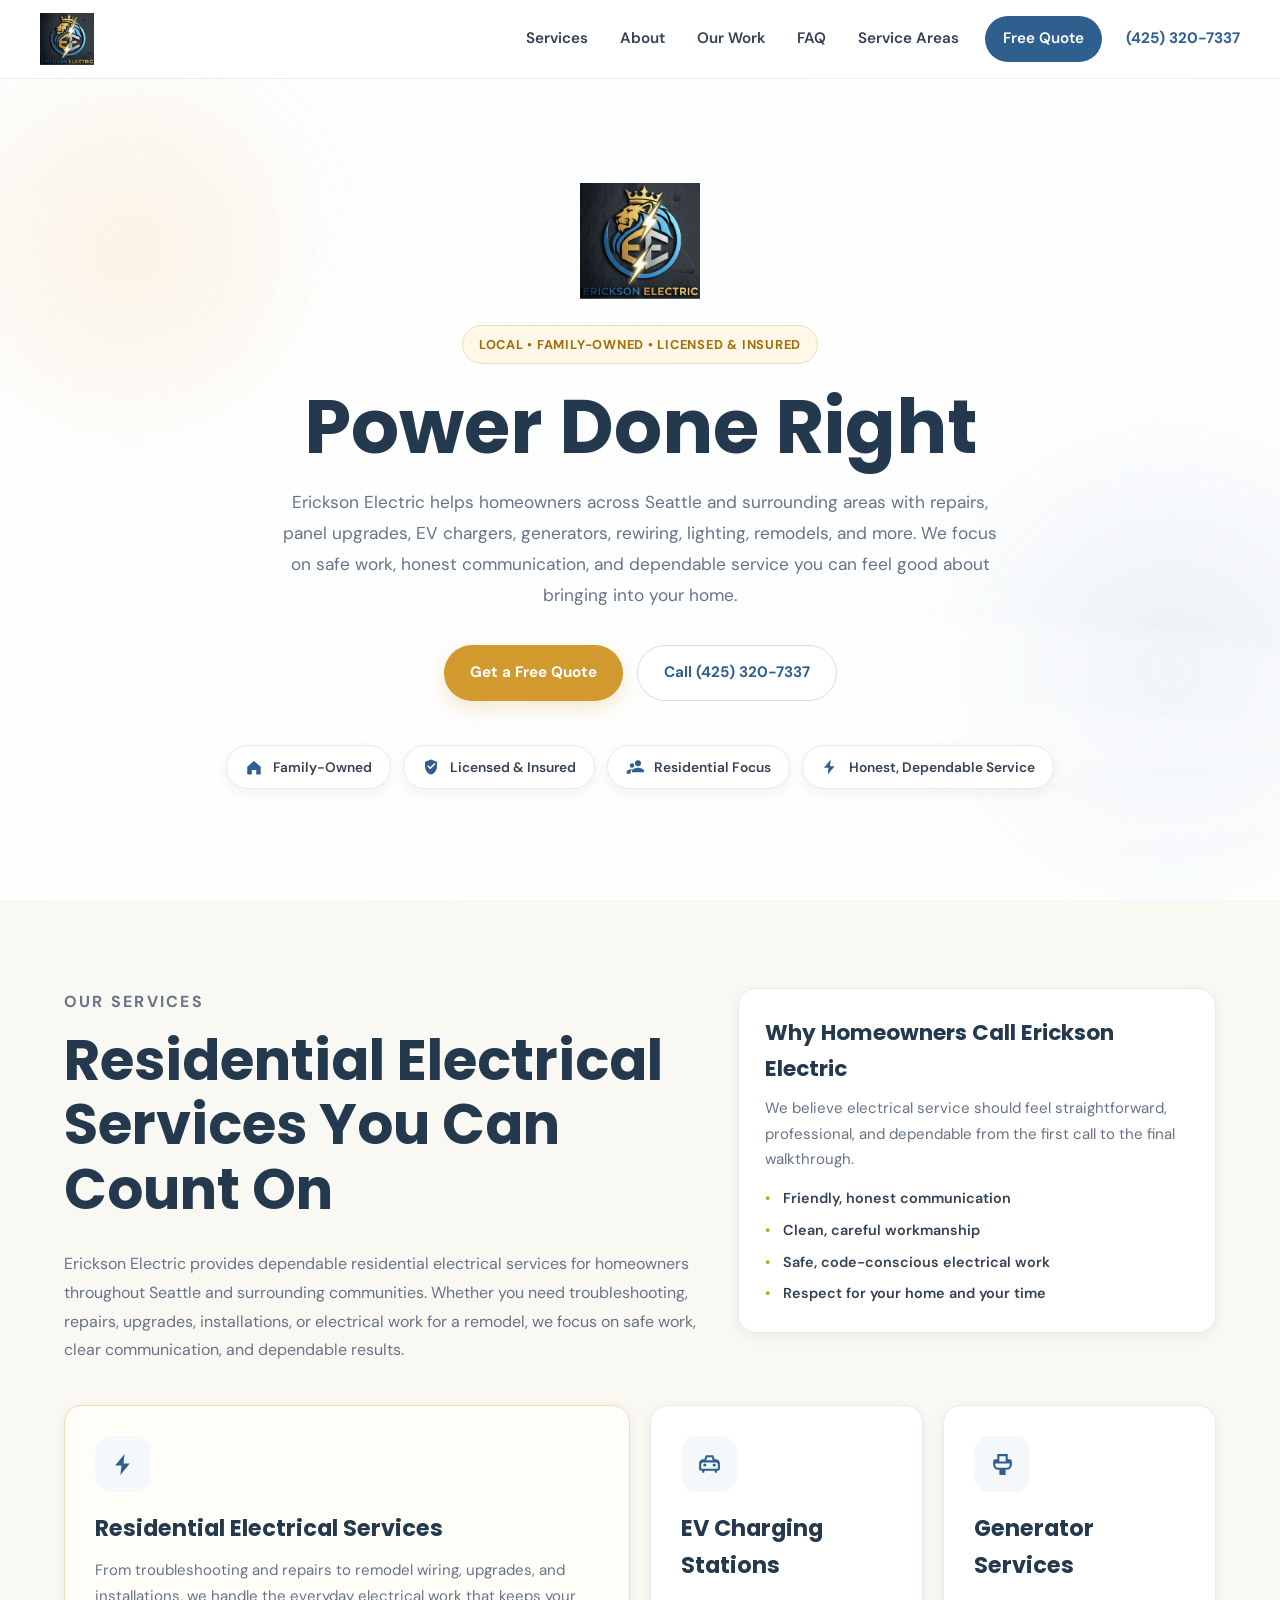
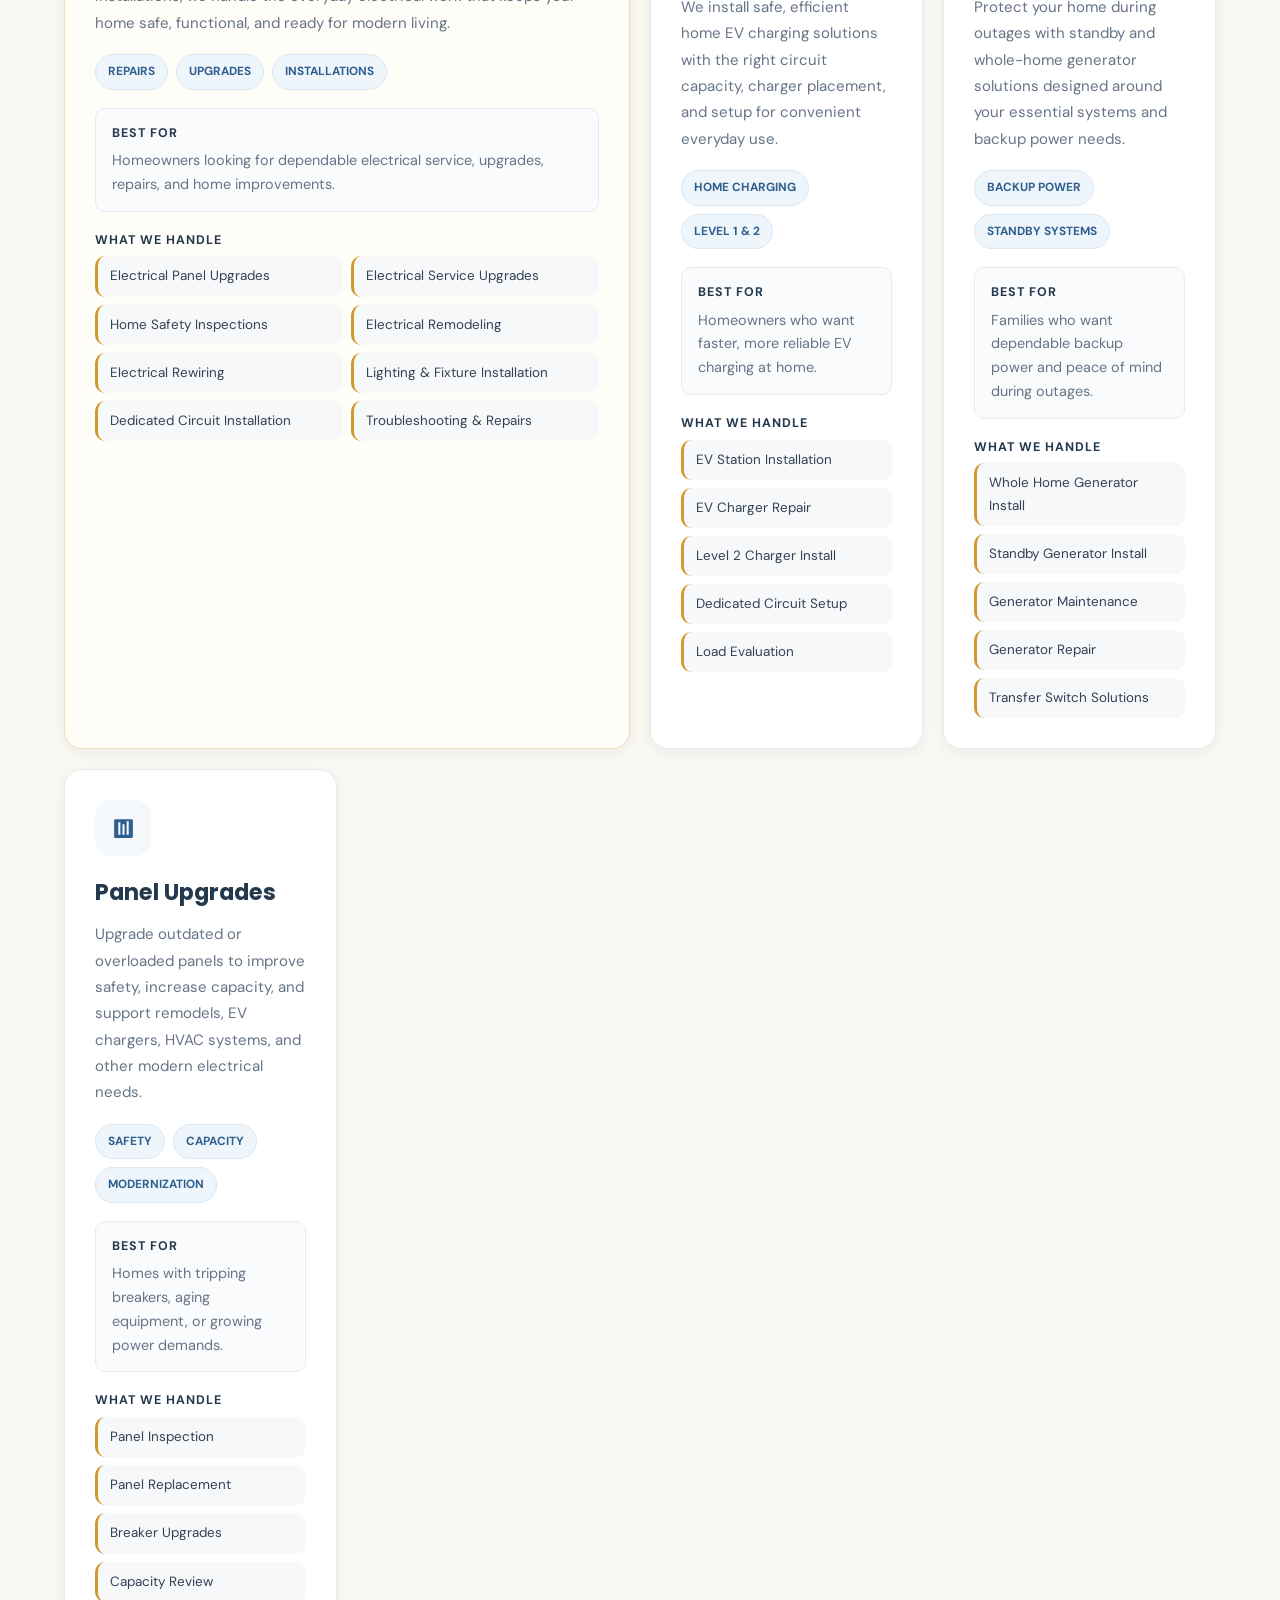
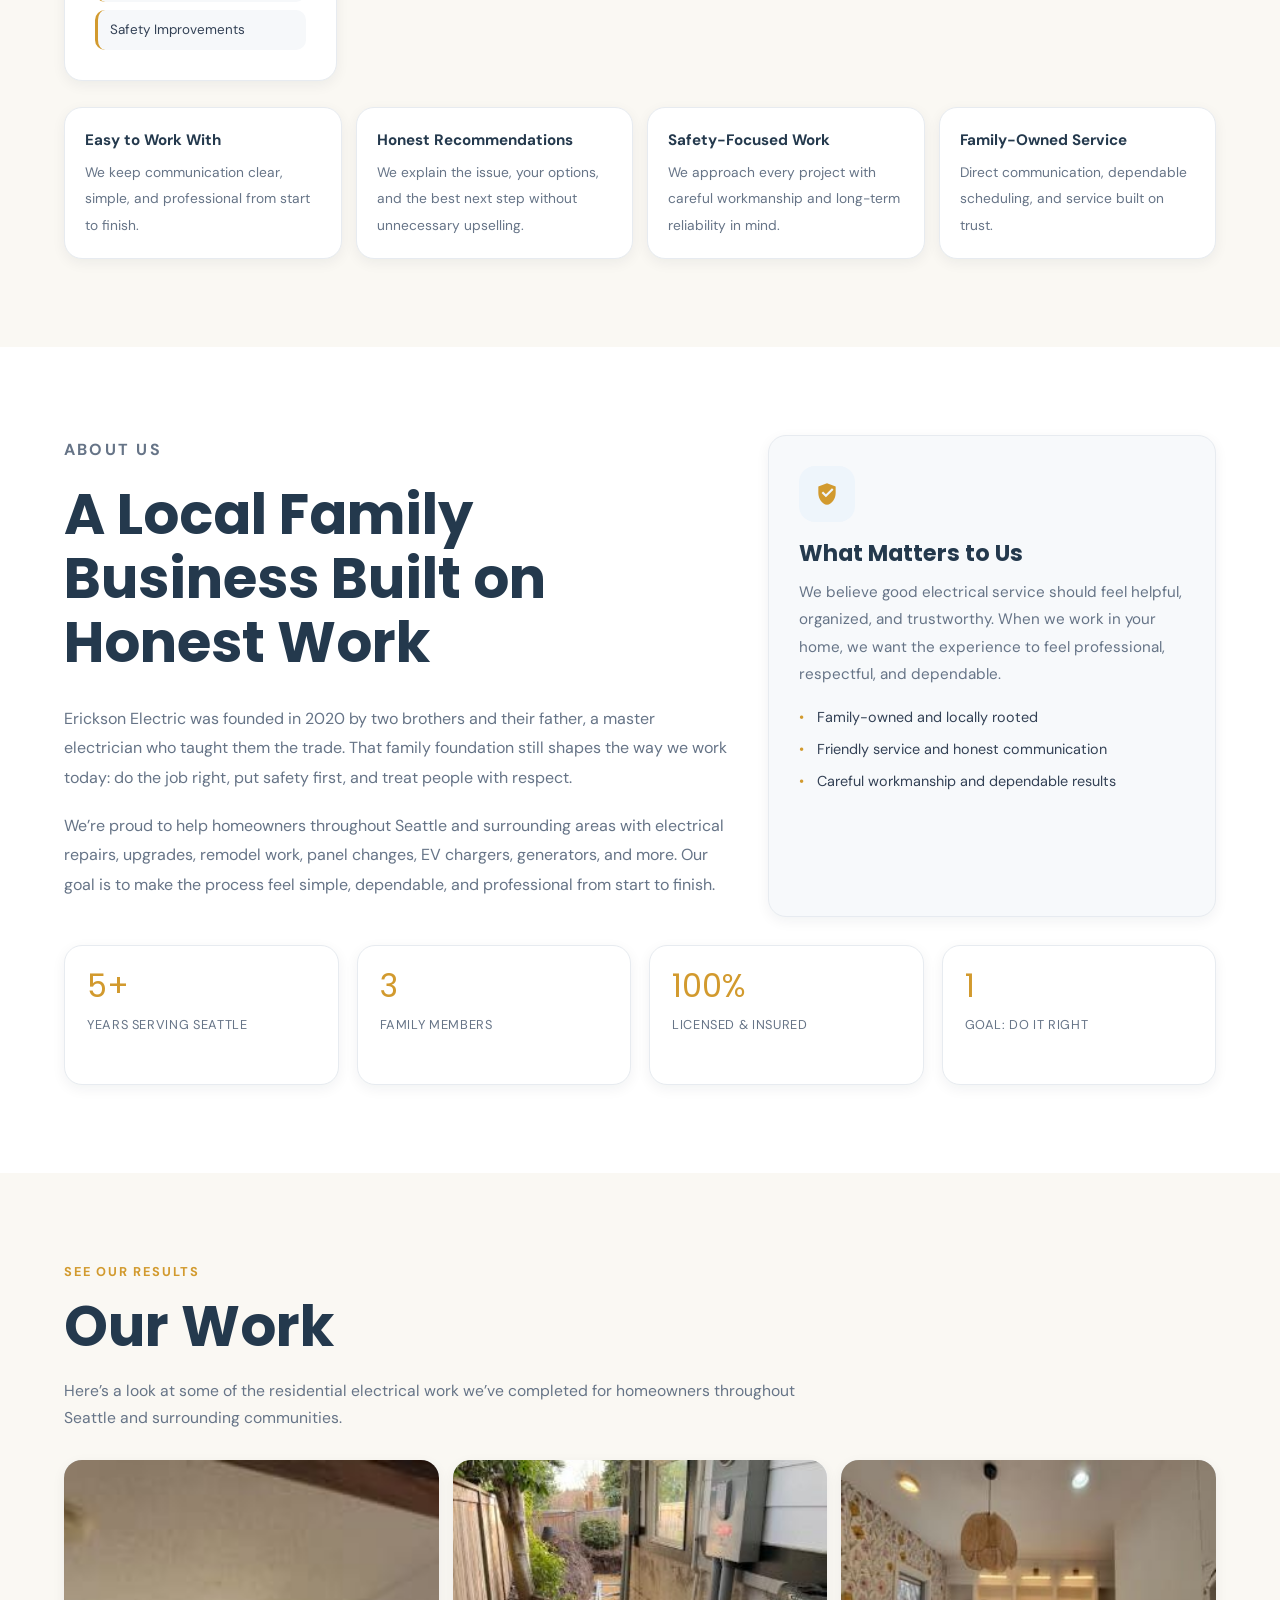
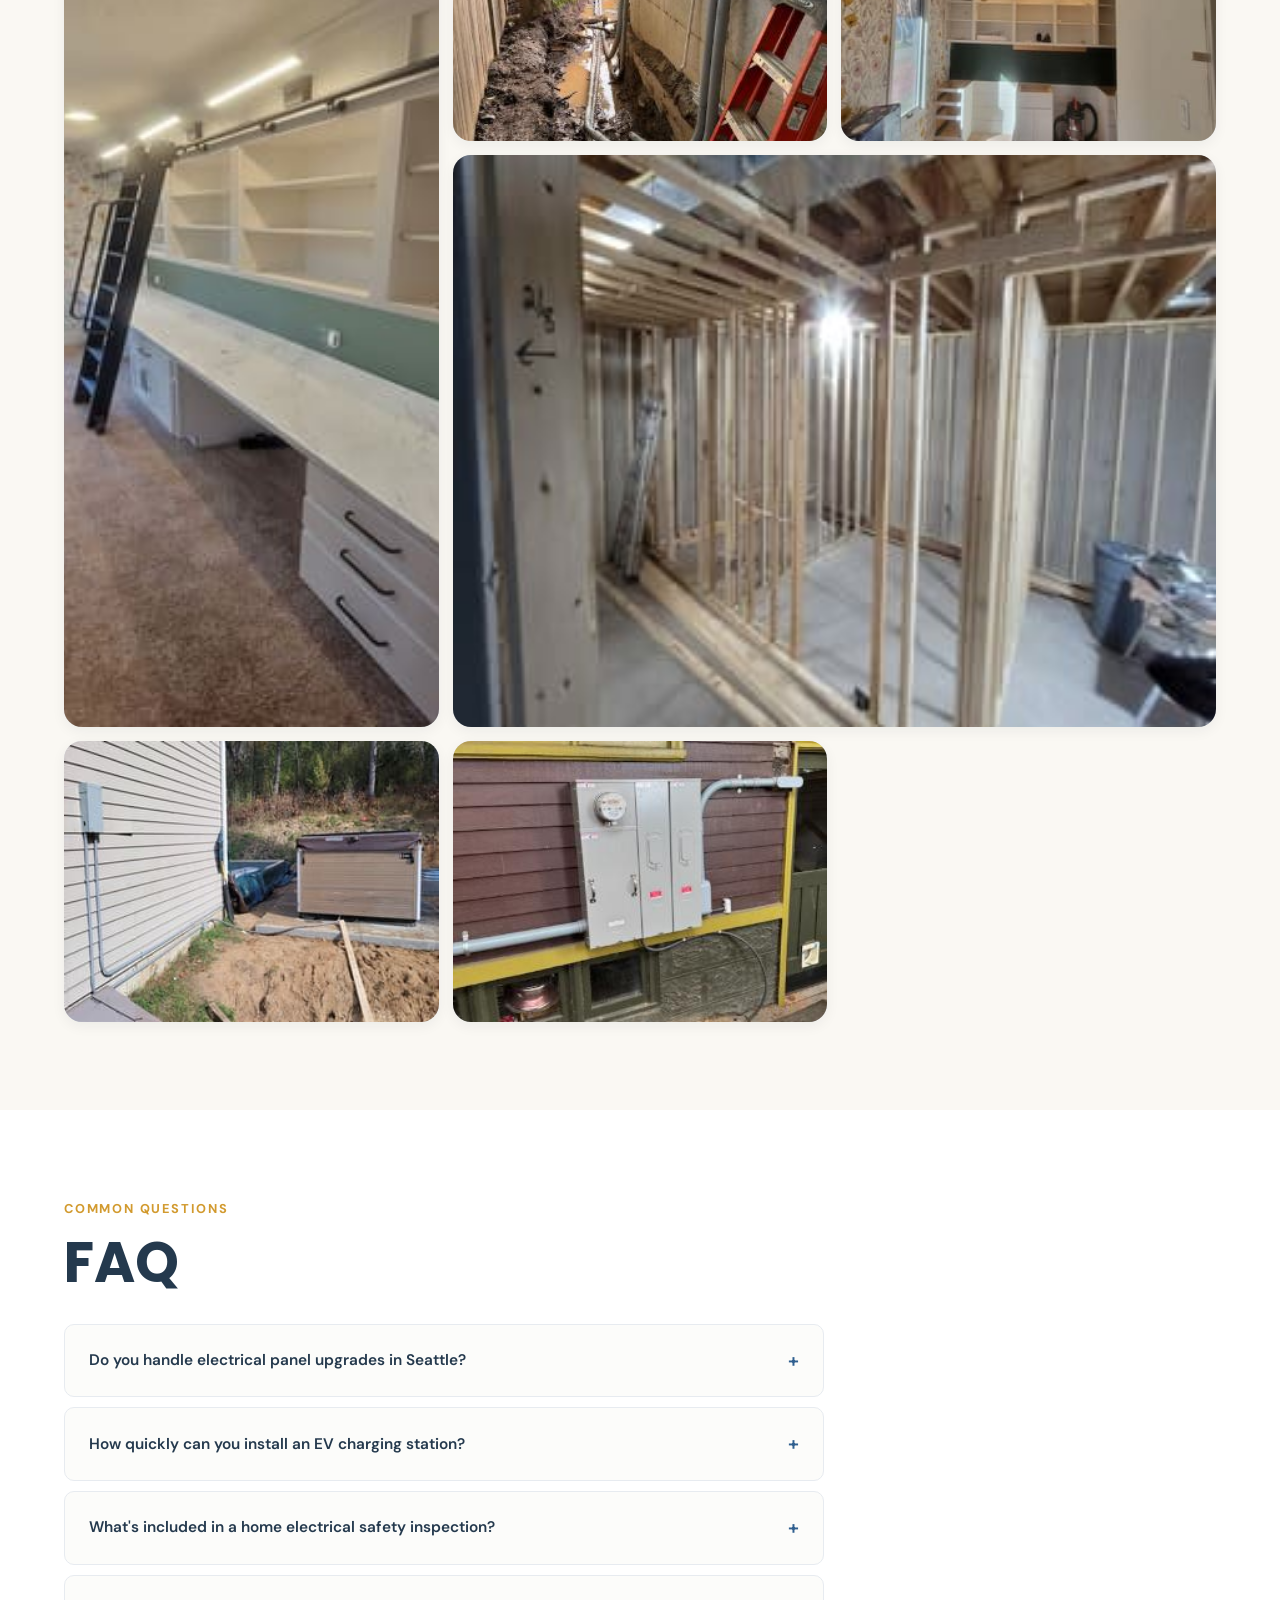
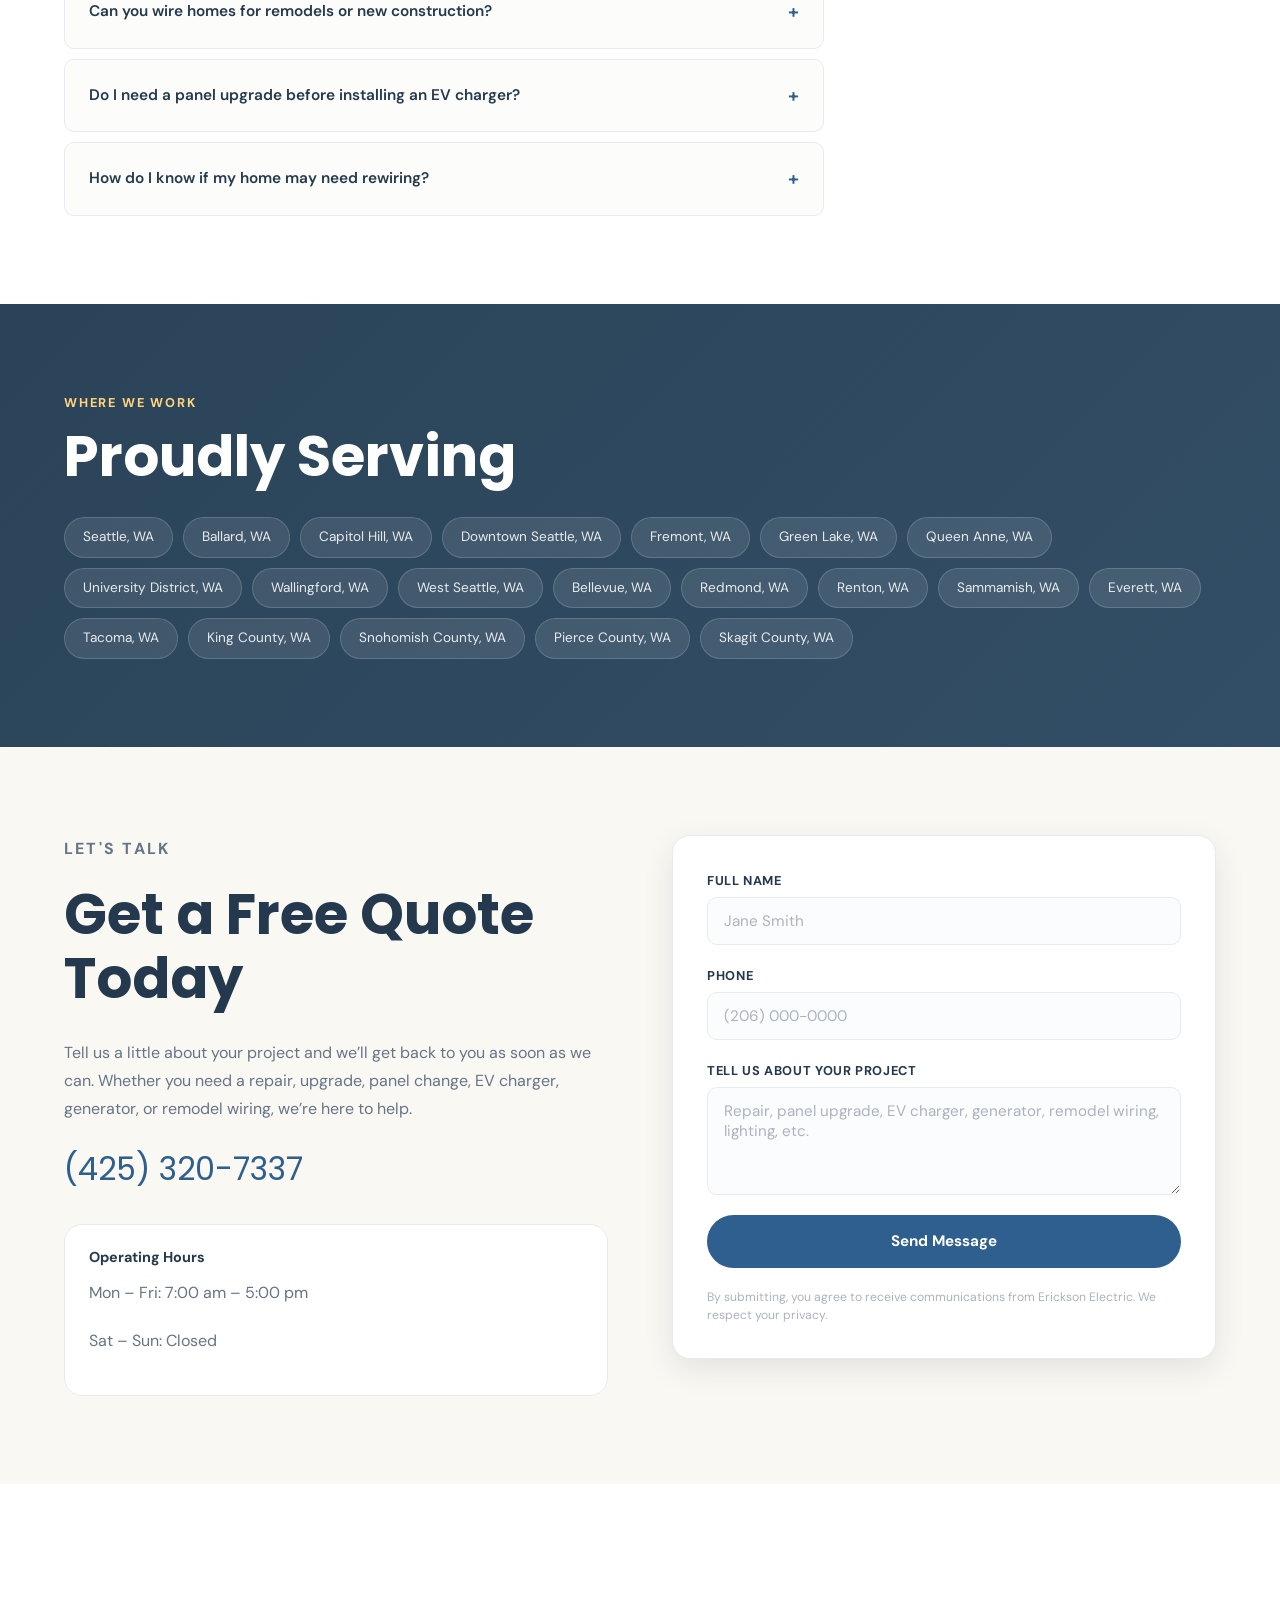
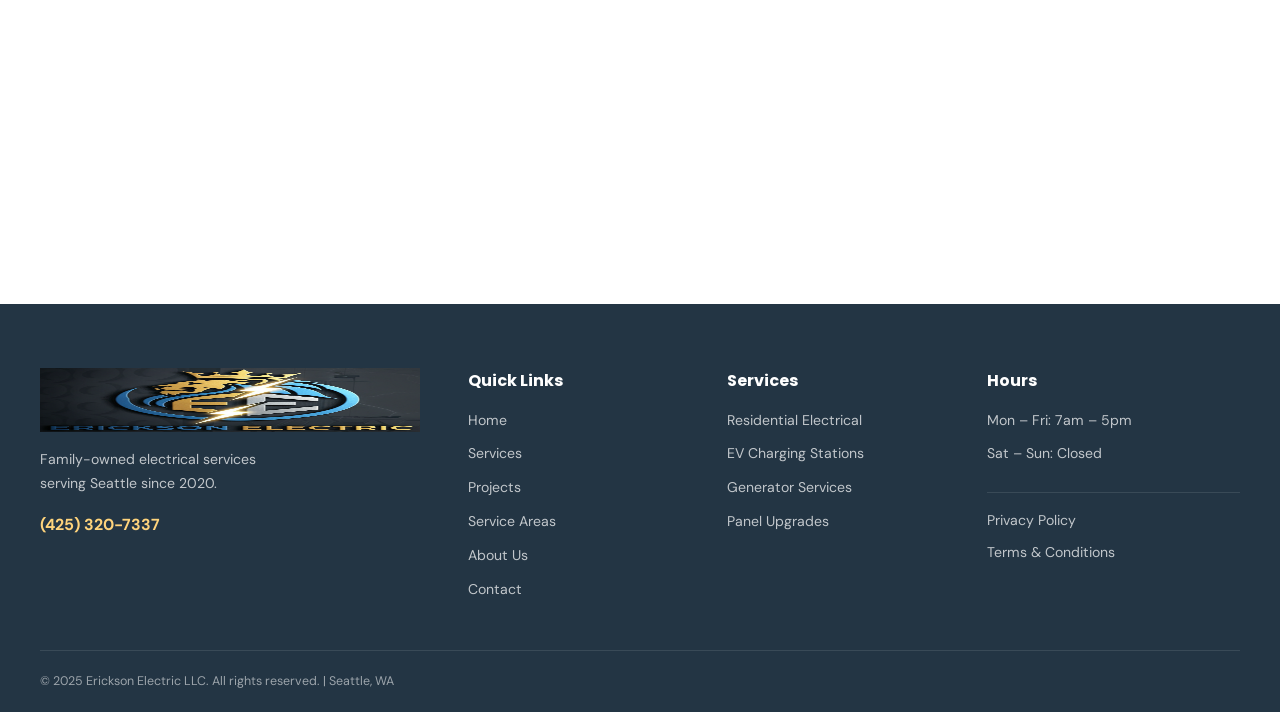
==== index.html @ eb139919 "Update index.html" ====
<!DOCTYPE html>
<html lang="en">
<head>
  <meta charset="UTF-8" />
  <meta name="viewport" content="width=device-width, initial-scale=1.0" />
  <meta
    name="description"
    content="Erickson Electric provides friendly, reliable residential electrical services in Seattle, including panel upgrades, EV chargers, generators, rewiring, repairs, remodel wiring, lighting, and safety inspections. Family-owned, licensed, and insured."
  />
  <title>Erickson Electric | Residential Electrician in Seattle, WA</title>

  <link rel="preconnect" href="https://fonts.googleapis.com" />
  <link rel="preconnect" href="https://fonts.gstatic.com" crossorigin />
  <link
    href="https://fonts.googleapis.com/css2?family=DM+Sans:wght@300;400;500;700&family=Poppins:wght@500;600;700&display=swap"
    rel="stylesheet"
  />
  <link rel="stylesheet" href="styles.css" />
</head>
<body>
  <header class="site-header">
    <div class="header-inner">
      <a href="#" class="logo">
        <img src="logo.png" alt="Erickson Electric Logo" />
      </a>

      <button
        class="nav-toggle"
        aria-label="Toggle menu"
        onclick="document.body.classList.toggle('nav-open')"
      >
        <span></span><span></span><span></span>
      </button>

      <nav class="main-nav">
        <a href="#services">Services</a>
        <a href="#about">About</a>
        <a href="#work">Our Work</a>
        <a href="#faq">FAQ</a>
        <a href="#areas">Service Areas</a>
        <a href="#contact" class="nav-cta">Free Quote</a>
      </nav>

      <a href="tel:+4253207337" class="header-phone">(425) 320-7337</a>
    </div>
  </header>

  <section class="hero">
    <div class="hero-ambient hero-ambient-1" aria-hidden="true"></div>
    <div class="hero-ambient hero-ambient-2" aria-hidden="true"></div>
    <div class="hero-pattern" aria-hidden="true"></div>
    <div class="hero-wave hero-wave-1" aria-hidden="true"></div>
    <div class="hero-wave hero-wave-2" aria-hidden="true"></div>

    <div class="hero-content">
      <div class="hero-logo">
        <img src="logo.png" alt="Erickson Electric" />
      </div>
      <p class="hero-eyebrow">Local • Family-Owned • Licensed &amp; Insured</p>
      <h1 class="hero-title">Power Done Right</h1>
      <p class="hero-sub">
        Erickson Electric helps homeowners across Seattle and surrounding areas with repairs,
        panel upgrades, EV chargers, generators, rewiring, lighting, remodels, and more.
        We focus on safe work, honest communication, and dependable service you can feel good
        about bringing into your home.
      </p>
      <div class="hero-actions">
        <a href="#contact" class="btn btn-primary">Get a Free Quote</a>
        <a href="tel:+4253207337" class="btn btn-secondary">Call (425) 320-7337</a>
      </div>
    </div>

    <div class="hero-badges">
      <div class="badge">
        <span class="badge-icon">
          <svg viewBox="0 0 24 24" aria-hidden="true"><path d="M3 11.5 12 4l9 7.5V21a1 1 0 0 1-1 1h-5v-6H9v6H4a1 1 0 0 1-1-1z"/></svg>
        </span>
        Family-Owned
      </div>
      <div class="badge">
        <span class="badge-icon">
          <svg viewBox="0 0 24 24" aria-hidden="true"><path d="M12 2 4 5v6c0 5.25 3.4 10.17 8 11 4.6-.83 8-5.75 8-11V5zm-1 13-4-4 1.4-1.4 2.6 2.6 5.6-5.6L18 8z"/></svg>
        </span>
        Licensed &amp; Insured
      </div>
      <div class="badge">
        <span class="badge-icon">
          <svg viewBox="0 0 24 24" aria-hidden="true"><path d="M16 11a4 4 0 1 0-4-4 4 4 0 0 0 4 4ZM8 13a3 3 0 1 0-3-3 3 3 0 0 0 3 3Zm8 0c-2.67 0-8 1.34-8 4v2h16v-2c0-2.66-5.33-4-8-4ZM8 15c-2.33 0-7 1.17-7 3.5V21h5v-2c0-1.19.61-2.25 1.71-3.08A6.82 6.82 0 0 0 8 15Z"/></svg>
        </span>
        Residential Focus
      </div>
      <div class="badge">
        <span class="badge-icon">
          <svg viewBox="0 0 24 24" aria-hidden="true"><path d="m13 2-9 11h6l-1 9 9-11h-6z"/></svg>
        </span>
        Honest, Dependable Service
      </div>
    </div>
  </section>

  <section id="services" class="section services-section">
    <div class="container">
      <div class="services-head">
        <div class="services-intro">
          <p class="section-label">Our Services</p>
          <h2 class="section-title">Residential Electrical Services You Can Count On</h2>
          <p>
            Erickson Electric provides dependable residential electrical services for homeowners
            throughout Seattle and surrounding communities. Whether you need troubleshooting,
            repairs, upgrades, installations, or electrical work for a remodel, we focus on safe work,
            clear communication, and dependable results.
          </p>
        </div>

        <aside class="services-note">
          <h3>Why Homeowners Call Erickson Electric</h3>
          <p>
            We believe electrical service should feel straightforward, professional, and dependable
            from the first call to the final walkthrough.
          </p>
          <ul>
            <li>Friendly, honest communication</li>
            <li>Clean, careful workmanship</li>
            <li>Safe, code-conscious electrical work</li>
            <li>Respect for your home and your time</li>
          </ul>
        </aside>
      </div>

      <div class="services-grid">
        <article class="service-card service-card--featured">
          <div class="service-card-icon">
            <svg viewBox="0 0 24 24" aria-hidden="true"><path d="m13 2-9 11h6l-1 9 9-11h-6z"/></svg>
          </div>
          <h3>Residential Electrical Services</h3>
          <p>
            From troubleshooting and repairs to remodel wiring, upgrades, and installations,
            we handle the everyday electrical work that keeps your home safe, functional,
            and ready for modern living.
          </p>
          <div class="service-meta">
            <span>Repairs</span>
            <span>Upgrades</span>
            <span>Installations</span>
          </div>
          <div class="service-bestfor">
            <div class="service-bestfor-title">Best For</div>
            <div class="service-bestfor-text">
              Homeowners looking for dependable electrical service, upgrades, repairs, and home improvements.
            </div>
          </div>
          <div class="service-includes-title">What We Handle</div>
          <ul class="service-list">
            <li>Electrical Panel Upgrades</li>
            <li>Electrical Service Upgrades</li>
            <li>Home Safety Inspections</li>
            <li>Electrical Remodeling</li>
            <li>Electrical Rewiring</li>
            <li>Lighting &amp; Fixture Installation</li>
            <li>Dedicated Circuit Installation</li>
            <li>Troubleshooting &amp; Repairs</li>
          </ul>
        </article>

        <article class="service-card">
          <div class="service-card-icon">
            <svg viewBox="0 0 24 24" aria-hidden="true"><path d="M17 7h1a4 4 0 0 1 4 4v5a2 2 0 0 1-2 2h-1v2h-2v-2H7v2H5v-2H4a2 2 0 0 1-2-2v-5a4 4 0 0 1 4-4h1l1.5-4h7ZM9.93 5 8.8 8h6.4L14.07 5ZM6 10a2 2 0 0 0-2 2v4h16v-4a2 2 0 0 0-2-2Zm1.5 4A1.5 1.5 0 1 1 9 12.5 1.5 1.5 0 0 1 7.5 14Zm9 0a1.5 1.5 0 1 1 1.5-1.5 1.5 1.5 0 0 1-1.5 1.5Z"/></svg>
          </div>
          <h3>EV Charging Stations</h3>
          <p>
            We install safe, efficient home EV charging solutions with the right circuit capacity,
            charger placement, and setup for convenient everyday use.
          </p>
          <div class="service-meta">
            <span>Home Charging</span>
            <span>Level 1 &amp; 2</span>
          </div>
          <div class="service-bestfor">
            <div class="service-bestfor-title">Best For</div>
            <div class="service-bestfor-text">
              Homeowners who want faster, more reliable EV charging at home.
            </div>
          </div>
          <div class="service-includes-title">What We Handle</div>
          <ul class="service-list">
            <li>EV Station Installation</li>
            <li>EV Charger Repair</li>
            <li>Level 2 Charger Install</li>
            <li>Dedicated Circuit Setup</li>
            <li>Load Evaluation</li>
          </ul>
        </article>

        <article class="service-card">
          <div class="service-card-icon">
            <svg viewBox="0 0 24 24" aria-hidden="true"><path d="M7 2h10v5h2a2 2 0 0 1 2 2v3a5 5 0 0 1-5 5h-1v5H9v-5H8a5 5 0 0 1-5-5V9a2 2 0 0 1 2-2h2Zm2 2v5h6V4Zm-4 7v1a3 3 0 0 0 3 3h8a3 3 0 0 0 3-3v-1Z"/></svg>
          </div>
          <h3>Generator Services</h3>
          <p>
            Protect your home during outages with standby and whole-home generator solutions
            designed around your essential systems and backup power needs.
          </p>
          <div class="service-meta">
            <span>Backup Power</span>
            <span>Standby Systems</span>
          </div>
          <div class="service-bestfor">
            <div class="service-bestfor-title">Best For</div>
            <div class="service-bestfor-text">
              Families who want dependable backup power and peace of mind during outages.
            </div>
          </div>
          <div class="service-includes-title">What We Handle</div>
          <ul class="service-list">
            <li>Whole Home Generator Install</li>
            <li>Standby Generator Install</li>
            <li>Generator Maintenance</li>
            <li>Generator Repair</li>
            <li>Transfer Switch Solutions</li>
          </ul>
        </article>

        <article class="service-card">
          <div class="service-card-icon">
            <svg viewBox="0 0 24 24" aria-hidden="true"><path d="M4 3h16a1 1 0 0 1 1 1v16a1 1 0 0 1-1 1H4a1 1 0 0 1-1-1V4a1 1 0 0 1 1-1Zm3 3v12h2V6Zm4 2v10h2V8Zm4-3v13h2V5Z"/></svg>
          </div>
          <h3>Panel Upgrades</h3>
          <p>
            Upgrade outdated or overloaded panels to improve safety, increase capacity, and support
            remodels, EV chargers, HVAC systems, and other modern electrical needs.
          </p>
          <div class="service-meta">
            <span>Safety</span>
            <span>Capacity</span>
            <span>Modernization</span>
          </div>
          <div class="service-bestfor">
            <div class="service-bestfor-title">Best For</div>
            <div class="service-bestfor-text">
              Homes with tripping breakers, aging equipment, or growing power demands.
            </div>
          </div>
          <div class="service-includes-title">What We Handle</div>
          <ul class="service-list">
            <li>Panel Inspection</li>
            <li>Panel Replacement</li>
            <li>Breaker Upgrades</li>
            <li>Capacity Review</li>
            <li>Safety Improvements</li>
          </ul>
        </article>
      </div>

      <div class="services-benefits">
        <div class="services-benefit">
          <strong>Easy to Work With</strong>
          <span>We keep communication clear, simple, and professional from start to finish.</span>
        </div>
        <div class="services-benefit">
          <strong>Honest Recommendations</strong>
          <span>We explain the issue, your options, and the best next step without unnecessary upselling.</span>
        </div>
        <div class="services-benefit">
          <strong>Safety-Focused Work</strong>
          <span>We approach every project with careful workmanship and long-term reliability in mind.</span>
        </div>
        <div class="services-benefit">
          <strong>Family-Owned Service</strong>
          <span>Direct communication, dependable scheduling, and service built on trust.</span>
        </div>
      </div>
    </div>
  </section>

  <section id="about" class="section about-section">
    <div class="container">
      <div class="about-top">
        <div class="about-copy">
          <p class="section-label">About Us</p>
          <h2 class="section-title">A Local Family Business Built on Honest Work</h2>
          <p>
            Erickson Electric was founded in 2020 by two brothers and their father, a master electrician
            who taught them the trade. That family foundation still shapes the way we work today:
            do the job right, put safety first, and treat people with respect.
          </p>
          <p>
            We’re proud to help homeowners throughout Seattle and surrounding areas with electrical repairs,
            upgrades, remodel work, panel changes, EV chargers, generators, and more. Our goal is to make
            the process feel simple, dependable, and professional from start to finish.
          </p>
        </div>

        <div class="about-highlight-card">
          <div class="about-highlight-inner">
            <div class="about-highlight-icon">
              <svg viewBox="0 0 24 24" aria-hidden="true"><path d="M12 2 4 5v6c0 5.25 3.4 10.17 8 11 4.6-.83 8-5.75 8-11V5zm-1 13-4-4 1.4-1.4 2.6 2.6 5.6-5.6L18 8z"/></svg>
            </div>
            <h3>What Matters to Us</h3>
            <p>
              We believe good electrical service should feel helpful, organized, and trustworthy.
              When we work in your home, we want the experience to feel professional, respectful, and dependable.
            </p>
            <ul>
              <li>Family-owned and locally rooted</li>
              <li>Friendly service and honest communication</li>
              <li>Careful workmanship and dependable results</li>
            </ul>
          </div>
        </div>
      </div>

      <div class="about-stats-wrap">
        <div class="stat"><span class="stat-num">5+</span><span class="stat-label">Years Serving Seattle</span></div>
        <div class="stat"><span class="stat-num">3</span><span class="stat-label">Family Members</span></div>
        <div class="stat"><span class="stat-num">100%</span><span class="stat-label">Licensed &amp; Insured</span></div>
        <div class="stat"><span class="stat-num">1</span><span class="stat-label">Goal: Do It Right</span></div>
      </div>
    </div>
  </section>

  <section id="work" class="section work-section">
    <div class="container">
      <p class="section-label">See Our Results</p>
      <h2 class="section-title">Our Work</h2>
      <p class="work-intro">
        Here’s a look at some of the residential electrical work we’ve completed for homeowners
        throughout Seattle and surrounding communities.
      </p>
      <div class="gallery-grid">
        <div class="gallery-item gallery-item--tall">
          <img src="work-1.jpg" alt="Erickson Electric project photo 1" loading="lazy" />
        </div>
        <div class="gallery-item">
          <img src="work-2.jpg" alt="Erickson Electric project photo 2" loading="lazy" />
        </div>
        <div class="gallery-item">
          <img src="work-3.jpg" alt="Erickson Electric project photo 3" loading="lazy" />
        </div>
        <div class="gallery-item gallery-item--wide">
          <img src="work-4.jpg" alt="Erickson Electric project photo 4" loading="lazy" />
        </div>
        <div class="gallery-item">
          <img src="work-5.jpg" alt="Erickson Electric project photo 5" loading="lazy" />
        </div>
        <div class="gallery-item">
          <img src="work-6.jpg" alt="Erickson Electric project photo 6" loading="lazy" />
        </div>
      </div>
    </div>
  </section>

  <section id="faq" class="section faq-section">
    <div class="container">
      <p class="section-label">Common Questions</p>
      <h2 class="section-title">FAQ</h2>
      <div class="faq-list">
        <details class="faq-item">
          <summary>Do you handle electrical panel upgrades in Seattle?</summary>
          <p>Yes, we upgrade electrical panels throughout Seattle and the surrounding areas. Contact us to schedule an inspection and quote.</p>
        </details>
        <details class="faq-item">
          <summary>How quickly can you install an EV charging station?</summary>
          <p>Timelines depend on the location, panel capacity, and charger type. Reach out and we’ll provide availability and a project estimate.</p>
        </details>
        <details class="faq-item">
          <summary>What's included in a home electrical safety inspection?</summary>
          <p>We inspect key components such as wiring, outlets, panels, grounding, and visible safety concerns to help identify issues before they become bigger problems.</p>
        </details>
        <details class="faq-item">
          <summary>Can you wire homes for remodels or new construction?</summary>
          <p>Yes. We provide electrical work for remodels, upgrades, and new construction projects, and can coordinate with builders or contractors as needed.</p>
        </details>
        <details class="faq-item">
          <summary>Do I need a panel upgrade before installing an EV charger?</summary>
          <p>Not always. We can evaluate your current electrical system and determine whether your panel has enough available capacity for the charger you want.</p>
        </details>
        <details class="faq-item">
          <summary>How do I know if my home may need rewiring?</summary>
          <p>Frequent breaker trips, flickering lights, outdated wiring, warm outlets, or inconsistent power can all be signs that your home may need electrical updates.</p>
        </details>
      </div>
    </div>
  </section>

  <section id="areas" class="section areas-section">
    <div class="container">
      <p class="section-label">Where We Work</p>
      <h2 class="section-title">Proudly Serving</h2>
      <div class="areas-grid">
        <span>Seattle, WA</span><span>Ballard, WA</span><span>Capitol Hill, WA</span>
        <span>Downtown Seattle, WA</span><span>Fremont, WA</span><span>Green Lake, WA</span>
        <span>Queen Anne, WA</span><span>University District, WA</span><span>Wallingford, WA</span>
        <span>West Seattle, WA</span><span>Bellevue, WA</span><span>Redmond, WA</span>
        <span>Renton, WA</span><span>Sammamish, WA</span><span>Everett, WA</span>
        <span>Tacoma, WA</span><span>King County, WA</span><span>Snohomish County, WA</span>
        <span>Pierce County, WA</span><span>Skagit County, WA</span>
      </div>
    </div>
  </section>

  <section id="contact" class="section contact-section">
    <div class="container contact-inner">
      <div class="contact-text">
        <p class="section-label">Let's Talk</p>
        <h2 class="section-title">Get a Free Quote Today</h2>
        <p>
          Tell us a little about your project and we’ll get back to you as soon as we can.
          Whether you need a repair, upgrade, panel change, EV charger, generator, or remodel wiring,
          we’re here to help.
        </p>
        <a href="tel:+4253207337" class="contact-phone">(425) 320-7337</a>
        <div class="contact-hours">
          <strong>Operating Hours</strong>
          <p>Mon – Fri: 7:00 am – 5:00 pm</p>
          <p>Sat – Sun: Closed</p>
        </div>
      </div>

      <form class="contact-form" onsubmit="handleSubmit(event)">
        <div class="form-group">
          <label for="name">Full Name</label>
          <input type="text" id="name" name="name" required placeholder="Jane Smith" />
        </div>
        <div class="form-group">
          <label for="phone">Phone</label>
          <input type="tel" id="phone" name="phone" placeholder="(206) 000-0000" />
        </div>
        <div class="form-group">
          <label for="message">Tell Us About Your Project</label>
          <textarea
            id="message"
            name="message"
            required
            rows="4"
            placeholder="Repair, panel upgrade, EV charger, generator, remodel wiring, lighting, etc."
          ></textarea>
        </div>
        <button type="submit" class="btn btn-blue btn-full">Send Message</button>
        <p class="form-disclaimer">
          By submitting, you agree to receive communications from Erickson Electric. We respect your privacy.
        </p>
        <p class="form-success" id="formSuccess">Message sent! We'll be in touch shortly.</p>
      </form>
    </div>
  </section>

  <div class="map-wrap">
    <iframe
      title="Erickson Electric Location"
      src="https://www.google.com/maps?q=Seattle%2C%20WA&t=&z=10&ie=UTF8&iwloc=&output=embed"
      width="100%"
      height="420"
      style="border:0;"
      allowfullscreen=""
      loading="lazy"
      referrerpolicy="no-referrer-when-downgrade"
    ></iframe>
  </div>

  <footer class="site-footer">
    <div class="footer-inner">
      <div class="footer-brand">
        <img src="logo.png" alt="Erickson Electric" class="footer-logo" />
        <p class="footer-tagline">
          Family-owned electrical services<br />
          serving Seattle since 2020.
        </p>
        <a href="tel:+4253207337" class="footer-phone">(425) 320-7337</a>
      </div>

      <div class="footer-col">
        <h4>Quick Links</h4>
        <a href="#">Home</a>
        <a href="#services">Services</a>
        <a href="#work">Projects</a>
        <a href="#areas">Service Areas</a>
        <a href="#about">About Us</a>
        <a href="#contact">Contact</a>
      </div>

      <div class="footer-col">
        <h4>Services</h4>
        <a href="#services">Residential Electrical</a>
        <a href="#services">EV Charging Stations</a>
        <a href="#services">Generator Services</a>
        <a href="#services">Panel Upgrades</a>
      </div>

      <div class="footer-col">
        <h4>Hours</h4>
        <p>Mon – Fri: 7am – 5pm</p>
        <p>Sat – Sun: Closed</p>
        <div class="footer-links-legal">
          <a href="#">Privacy Policy</a>
          <a href="#">Terms &amp; Conditions</a>
        </div>
      </div>
    </div>

    <div class="footer-bottom">
      <p>&copy; 2025 Erickson Electric LLC. All rights reserved. | Seattle, WA</p>
    </div>
  </footer>

  <script>
    document.querySelectorAll('a[href^="#"]').forEach(a => {
      a.addEventListener('click', e => {
        const target = document.querySelector(a.getAttribute('href'));
        if (target) {
          e.preventDefault();
          target.scrollIntoView({ behavior: 'smooth' });
          document.body.classList.remove('nav-open');
        }
      });
    });

    window.addEventListener('scroll', () => {
      document.querySelector('.site-header').classList.toggle('scrolled', window.scrollY > 40);
    });

    document.querySelectorAll('.faq-item').forEach(item => {
      item.addEventListener('toggle', () => {
        if (item.open) {
          document.querySelectorAll('.faq-item[open]').forEach(o => {
            if (o !== item) o.removeAttribute('open');
          });
        }
      });
    });

    function handleSubmit(e) {
      e.preventDefault();
      document.getElementById('formSuccess').style.display = 'block';
      e.target.reset();
    }

    const observer = new IntersectionObserver(entries => {
      entries.forEach(entry => {
        if (entry.isIntersecting) {
          entry.target.classList.add('visible');
          observer.unobserve(entry.target);
        }
      });
    }, { threshold: 0.1 });

    document.querySelectorAll(
      '.service-card, .faq-item, .gallery-item, .stat, .areas-grid span, .services-benefit, .about-highlight-card'
    ).forEach(el => observer.observe(el));
  </script>
</body>
</html>
---- styles.css ----
:root {
  --gold: #d29a2e;
  --gold-light: #e7b04a;
  --blue: #2f5f8f;
  --blue-light: #4a7db0;
  --navy: #24394d;
  --dark: #243443;
  --white: #ffffff;
  --off-white: #faf8f3;
  --cream: #f4efe6;
  --light-gray: #e7ebf0;
  --mid-gray: #aab3bf;
  --text: #334155;
  --text-muted: #667487;
  --font-display: 'Poppins', sans-serif;
  --font-body: 'DM Sans', sans-serif;
  --radius: 10px;
  --radius-lg: 18px;
  --shadow-sm: 0 4px 14px rgba(20, 35, 50, 0.06);
  --shadow: 0 10px 30px rgba(20, 35, 50, 0.10);
  --shadow-lg: 0 18px 48px rgba(20, 35, 50, 0.14);
  --transition: 0.25s ease;
}

*,
::before,
::after {
  box-sizing: border-box;
  margin: 0;
  padding: 0;
}

html {
  scroll-behavior: smooth;
}

body {
  background: var(--white);
  color: var(--text);
  font-family: var(--font-body);
  line-height: 1.65;
  -webkit-font-smoothing: antialiased;
  overflow-x: hidden;
}

img {
  display: block;
  max-width: 100%;
  height: auto;
}

a {
  text-decoration: none;
  color: inherit;
}

ul {
  list-style: none;
}

button {
  cursor: pointer;
  border: none;
  background: none;
  font: inherit;
}

.container {
  max-width: 1200px;
  margin: 0 auto;
  padding: 0 24px;
}

.section {
  padding: 88px 0;
}

.section-label {
  font-size: 0.8rem;
  font-weight: 700;
  letter-spacing: 0.14em;
  text-transform: uppercase;
  color: var(--gold);
  margin-bottom: 12px;
}

.section-title {
  font-family: var(--font-display);
  font-size: clamp(2.2rem, 5vw, 3.5rem);
  line-height: 1.15;
  color: var(--navy);
  margin-bottom: 28px;
}

.btn {
  display: inline-flex;
  align-items: center;
  justify-content: center;
  gap: 8px;
  padding: 14px 26px;
  border-radius: 999px;
  font-size: 0.95rem;
  font-weight: 700;
  transition: all var(--transition);
  white-space: nowrap;
}

.btn-primary {
  background: var(--gold);
  color: var(--white);
  box-shadow: 0 8px 20px rgba(210, 154, 46, 0.22);
}

.btn-primary:hover {
  background: var(--gold-light);
  transform: translateY(-2px);
}

.btn-secondary {
  background: var(--white);
  color: var(--blue);
  border: 1px solid #d5dde7;
}

.btn-secondary:hover {
  background: #f8fafc;
  transform: translateY(-2px);
}

.btn-blue {
  background: var(--blue);
  color: var(--white);
}

.btn-blue:hover {
  background: var(--blue-light);
}

.btn-full {
  width: 100%;
  justify-content: center;
}

/* HEADER */
.site-header {
  position: fixed;
  top: 0;
  left: 0;
  right: 0;
  z-index: 100;
  padding: 0 24px;
  background: rgba(255, 255, 255, 0.96);
  backdrop-filter: blur(12px);
  border-bottom: 1px solid #edf1f5;
  transition: all var(--transition);
}

.site-header.scrolled {
  box-shadow: var(--shadow-sm);
}

.header-inner {
  max-width: 1200px;
  margin: 0 auto;
  height: 78px;
  display: flex;
  align-items: center;
  gap: 24px;
}

.logo {
  display: flex;
  align-items: center;
  gap: 12px;
  flex-shrink: 0;
}

.logo img {
  height: 52px;
  width: auto;
}

.main-nav {
  display: flex;
  align-items: center;
  gap: 4px;
  margin-left: auto;
}

.main-nav a {
  padding: 10px 14px;
  font-size: 0.95rem;
  font-weight: 600;
  color: var(--text);
  border-radius: 999px;
  transition: all var(--transition);
}

.main-nav a:hover {
  color: var(--blue);
  background: #f3f7fb;
}

.nav-cta {
  background: var(--blue) !important;
  color: var(--white) !important;
  padding: 10px 18px !important;
  margin-left: 8px;
}

.nav-cta:hover {
  background: var(--blue-light) !important;
}

.header-phone {
  font-weight: 700;
  font-size: 0.95rem;
  color: var(--blue);
  white-space: nowrap;
}

.nav-toggle {
  display: none;
  flex-direction: column;
  gap: 5px;
  padding: 6px;
  margin-left: auto;
}

.nav-toggle span {
  display: block;
  width: 24px;
  height: 2px;
  background: var(--text);
  border-radius: 2px;
  transition: all var(--transition);
}

body.nav-open .nav-toggle span:nth-child(1) {
  transform: translateY(7px) rotate(45deg);
}

body.nav-open .nav-toggle span:nth-child(2) {
  opacity: 0;
}

body.nav-open .nav-toggle span:nth-child(3) {
  transform: translateY(-7px) rotate(-45deg);
}

/* HERO */
.hero {
  min-height: 100vh;
  display: flex;
  flex-direction: column;
  justify-content: center;
  padding: 140px 24px 70px;
  position: relative;
  overflow: hidden;
  background:
    linear-gradient(rgba(255, 255, 255, 0.78), rgba(255, 255, 255, 0.93)),
    linear-gradient(135deg, #f8f5ee 0%, #f3f8fc 52%, #eef4f8 100%);
}

.hero-ambient,
.hero-wave,
.hero-pattern {
  pointer-events: none;
  position: absolute;
}

.hero-ambient {
  border-radius: 50%;
  filter: blur(28px);
  opacity: 0.55;
}

.hero-ambient-1 {
  width: 420px;
  height: 420px;
  top: 40px;
  left: -80px;
  background: radial-gradient(circle, rgba(231, 176, 74, 0.25) 0%, rgba(231, 176, 74, 0.10) 44%, transparent 74%);
  animation: heroFloatOne 14s ease-in-out infinite;
}

.hero-ambient-2 {
  width: 500px;
  height: 500px;
  right: -140px;
  bottom: -20px;
  background: radial-gradient(circle, rgba(74, 125, 176, 0.20) 0%, rgba(74, 125, 176, 0.08) 42%, transparent 76%);
  animation: heroFloatTwo 18s ease-in-out infinite;
}

.hero-pattern {
  inset: 0;
  background-image: radial-gradient(rgba(47, 95, 143, 0.05) 1px, transparent 1px);
  background-size: 26px 26px;
  opacity: 0.35;
  mask-image: linear-gradient(to bottom, rgba(0, 0, 0, 0.5), transparent 88%);
  animation: heroPatternMove 20s linear infinite;
}

.hero-wave {
  left: -10%;
  width: 120%;
  height: 180px;
  border-radius: 50%;
  background: rgba(255, 255, 255, 0.35);
  filter: blur(8px);
}

.hero-wave-1 {
  bottom: 110px;
  animation: waveDriftOne 16s ease-in-out infinite;
}

.hero-wave-2 {
  bottom: 30px;
  background: rgba(255, 255, 255, 0.24);
  animation: waveDriftTwo 22s ease-in-out infinite;
}

.hero-content,
.hero-badges {
  position: relative;
  z-index: 2;
}

.hero-content {
  max-width: 820px;
  margin: 0 auto;
  text-align: center;
  animation: fadeUp 0.8s ease both;
}

.hero-logo {
  margin: 0 auto 24px;
  width: 120px;
  height: 120px;
}

.hero-logo img {
  width: 100%;
  height: 100%;
  object-fit: contain;
}

.hero-eyebrow {
  display: inline-block;
  background: #fff7e8;
  color: #a56d08;
  border: 1px solid #f0ddb1;
  border-radius: 999px;
  padding: 8px 16px;
  font-size: 0.8rem;
  font-weight: 700;
  letter-spacing: 0.06em;
  text-transform: uppercase;
  margin-bottom: 22px;
}

.hero-title {
  font-family: var(--font-display);
  font-size: clamp(2.8rem, 6vw, 4.7rem);
  line-height: 1.08;
  color: var(--navy);
  margin-bottom: 20px;
}

.hero-sub {
  font-size: 1.08rem;
  color: var(--text-muted);
  max-width: 720px;
  margin: 0 auto 34px;
  line-height: 1.8;
}

.hero-actions {
  display: flex;
  gap: 14px;
  justify-content: center;
  flex-wrap: wrap;
}

.hero-badges {
  display: flex;
  gap: 12px;
  justify-content: center;
  flex-wrap: wrap;
  margin-top: 44px;
  animation: fadeUp 0.9s 0.15s ease both;
}

.badge {
  display: inline-flex;
  align-items: center;
  gap: 10px;
  background: var(--white);
  border: 1px solid #e4eaf0;
  border-radius: 999px;
  padding: 10px 18px;
  font-size: 0.86rem;
  font-weight: 600;
  color: var(--text);
  box-shadow: var(--shadow-sm);
}

.badge-icon {
  width: 18px;
  height: 18px;
  display: inline-flex;
  align-items: center;
  justify-content: center;
  color: var(--blue);
}

.badge-icon svg {
  width: 18px;
  height: 18px;
  fill: currentColor;
}

@keyframes fadeUp {
  from {
    opacity: 0;
    transform: translateY(28px);
  }
  to {
    opacity: 1;
    transform: translateY(0);
  }
}

@keyframes heroFloatOne {
  0%, 100% {
    transform: translate(0, 0);
  }
  50% {
    transform: translate(45px, 30px);
  }
}

@keyframes heroFloatTwo {
  0%, 100% {
    transform: translate(0, 0);
  }
  50% {
    transform: translate(-35px, -28px);
  }
}

@keyframes heroPatternMove {
  0% {
    transform: translateY(0);
  }
  100% {
    transform: translateY(24px);
  }
}

@keyframes waveDriftOne {
  0%, 100% {
    transform: translateX(0) scaleX(1);
  }
  50% {
    transform: translateX(20px) scaleX(1.03);
  }
}

@keyframes waveDriftTwo {
  0%, 100% {
    transform: translateX(0) scaleX(1);
  }
  50% {
    transform: translateX(-24px) scaleX(1.04);
  }
}

/* SERVICES */
.services-section {
  background: var(--off-white);
}

.services-head {
  display: grid;
  grid-template-columns: 1.15fr 0.85fr;
  gap: 28px;
  align-items: start;
  margin-bottom: 40px;
}

.services-intro p {
  color: var(--text-muted);
  max-width: 720px;
  font-size: 1rem;
  line-height: 1.8;
}

.services-note {
  background: var(--white);
  border: 1px solid var(--light-gray);
  border-radius: var(--radius-lg);
  padding: 26px;
  box-shadow: var(--shadow-sm);
}

.services-note h3 {
  font-family: var(--font-display);
  font-size: 1.35rem;
  color: var(--navy);
  margin-bottom: 10px;
}

.services-note p {
  color: var(--text-muted);
  font-size: 0.94rem;
  line-height: 1.7;
  margin-bottom: 14px;
}

.services-note ul {
  display: grid;
  gap: 8px;
}

.services-note li {
  font-size: 0.9rem;
  font-weight: 600;
  color: var(--text);
  padding-left: 18px;
  position: relative;
}

.services-note li::before {
  content: '•';
  color: var(--gold);
  position: absolute;
  left: 0;
}

.services-grid {
  display: grid;
  grid-template-columns: repeat(auto-fit, minmax(260px, 1fr));
  gap: 20px;
}

.service-card {
  background: var(--white);
  border: 1px solid var(--light-gray);
  border-radius: var(--radius-lg);
  padding: 30px;
  transition: all var(--transition);
  opacity: 0;
  transform: translateY(24px);
  box-shadow: var(--shadow-sm);
}

.service-card.visible {
  opacity: 1;
  transform: translateY(0);
}

.service-card:hover {
  transform: translateY(-4px);
  box-shadow: var(--shadow);
}

.service-card--featured {
  grid-column: span 2;
  background: #fffdf8;
  border: 1px solid #eedfb9;
  box-shadow: var(--shadow-sm);
}

.service-card-icon {
  width: 56px;
  height: 56px;
  border-radius: 16px;
  display: inline-flex;
  align-items: center;
  justify-content: center;
  margin-bottom: 18px;
  background: #f5f8fb;
}

.service-card-icon svg {
  width: 25px;
  height: 25px;
  fill: currentColor;
  color: var(--blue);
}

.service-card h3 {
  font-family: var(--font-display);
  font-size: 1.4rem;
  color: var(--navy);
  margin-bottom: 10px;
}

.service-card p {
  font-size: 0.94rem;
  color: var(--text-muted);
  margin-bottom: 18px;
  line-height: 1.75;
}

.service-meta {
  display: flex;
  flex-wrap: wrap;
  gap: 8px;
  margin-bottom: 18px;
}

.service-meta span {
  font-size: 0.74rem;
  font-weight: 700;
  text-transform: uppercase;
  color: var(--blue);
  background: #eef5fb;
  border: 1px solid #dbe7f3;
  border-radius: 999px;
  padding: 7px 12px;
}

.service-bestfor {
  margin-bottom: 18px;
  padding: 14px 16px;
  border-radius: var(--radius);
  background: #f9fbfc;
  border: 1px solid var(--light-gray);
}

.service-bestfor-title,
.service-includes-title {
  font-size: 0.78rem;
  font-weight: 700;
  letter-spacing: 0.08em;
  text-transform: uppercase;
  color: var(--navy);
  margin-bottom: 6px;
}

.service-bestfor-text {
  font-size: 0.9rem;
  color: var(--text-muted);
  line-height: 1.65;
}

.service-list {
  display: grid;
  grid-template-columns: repeat(auto-fill, minmax(170px, 1fr));
  gap: 8px;
}

.service-list li {
  font-size: 0.84rem;
  color: var(--text);
  padding: 9px 12px;
  background: #f6f8fa;
  border-radius: var(--radius);
  border-left: 3px solid var(--gold);
}

.services-benefits {
  margin-top: 26px;
  display: grid;
  grid-template-columns: repeat(4, 1fr);
  gap: 14px;
}

.services-benefit {
  background: var(--white);
  border: 1px solid var(--light-gray);
  border-radius: var(--radius-lg);
  padding: 20px;
  box-shadow: var(--shadow-sm);
  opacity: 0;
  transform: translateY(20px);
}

.services-benefit strong {
  display: block;
  font-size: 0.95rem;
  color: var(--navy);
  margin-bottom: 6px;
}

.services-benefit span {
  font-size: 0.86rem;
  color: var(--text-muted);
  line-height: 1.65;
}

/* ABOUT */
.about-section {
  background: var(--white);
}

.about-top {
  display: grid;
  grid-template-columns: 1.2fr 0.8fr;
  gap: 32px;
  align-items: stretch;
}

.about-copy p {
  color: var(--text-muted);
  font-size: 1rem;
  line-height: 1.85;
  margin-bottom: 18px;
  max-width: 720px;
}

.about-highlight-card {
  opacity: 0;
  transform: translateY(20px);
}

.about-highlight-inner {
  height: 100%;
  background: #f7f9fb;
  border: 1px solid var(--light-gray);
  border-radius: var(--radius-lg);
  padding: 30px;
  box-shadow: var(--shadow-sm);
}

.about-highlight-icon {
  width: 56px;
  height: 56px;
  border-radius: 16px;
  display: inline-flex;
  align-items: center;
  justify-content: center;
  margin-bottom: 18px;
  background: #eef5fb;
}

.about-highlight-icon svg {
  width: 26px;
  height: 26px;
  fill: var(--gold);
}

.about-highlight-inner h3 {
  font-family: var(--font-display);
  font-size: 1.4rem;
  color: var(--navy);
  margin-bottom: 12px;
  line-height: 1.2;
}

.about-highlight-inner p {
  color: var(--text-muted);
  font-size: 0.95rem;
  line-height: 1.8;
  margin-bottom: 18px;
}

.about-highlight-inner ul {
  display: grid;
  gap: 8px;
}

.about-highlight-inner li {
  color: var(--text);
  font-size: 0.9rem;
  padding-left: 18px;
  position: relative;
}

.about-highlight-inner li::before {
  content: '•';
  position: absolute;
  left: 0;
  color: var(--gold);
}

.about-stats-wrap {
  display: grid;
  grid-template-columns: repeat(4, 1fr);
  gap: 18px;
  margin-top: 28px;
}

.stat {
  background: var(--white);
  border: 1px solid var(--light-gray);
  border-radius: var(--radius-lg);
  padding: 24px 22px;
  display: flex;
  flex-direction: column;
  justify-content: flex-start;
  min-height: 140px;
  box-shadow: var(--shadow-sm);
  opacity: 0;
  transform: translateY(20px);
}

.stat-num {
  font-family: var(--font-display);
  font-size: 2rem;
  line-height: 1;
  color: var(--gold);
  margin-bottom: 14px;
}

.stat-label {
  font-size: 0.8rem;
  color: var(--text-muted);
  text-transform: uppercase;
  letter-spacing: 0.05em;
  line-height: 1.45;
}

/* WORK */
.work-section {
  background: var(--off-white);
}

.work-intro {
  color: var(--text-muted);
  max-width: 760px;
  margin: -10px 0 28px;
  font-size: 0.98rem;
  line-height: 1.75;
}

.gallery-grid {
  display: grid;
  grid-template-columns: repeat(3, 1fr);
  gap: 14px;
}

.gallery-item {
  border-radius: var(--radius-lg);
  overflow: hidden;
  aspect-ratio: 4 / 3;
  opacity: 0;
  transform: scale(0.97);
  box-shadow: var(--shadow-sm);
  background: #dfe5ee;
}

.gallery-item img {
  width: 100%;
  height: 100%;
  object-fit: cover;
  transition: transform 0.4s ease;
}

.gallery-item:hover img {
  transform: scale(1.05);
}

.gallery-item--tall {
  grid-row: span 2;
  aspect-ratio: unset;
}

.gallery-item--wide {
  grid-column: span 2;
}

/* FAQ */
.faq-section {
  background: var(--white);
}

.faq-list {
  max-width: 760px;
  display: flex;
  flex-direction: column;
  gap: 10px;
}

.faq-item {
  background: #fcfcfa;
  border: 1px solid var(--light-gray);
  border-radius: var(--radius);
  overflow: hidden;
  opacity: 0;
  transform: translateY(16px);
}

.faq-item[open] {
  border-color: #d8e3ee;
  box-shadow: var(--shadow-sm);
}

.faq-item summary {
  padding: 20px 24px;
  font-weight: 600;
  font-size: 0.96rem;
  color: var(--navy);
  cursor: pointer;
  list-style: none;
  display: flex;
  justify-content: space-between;
  align-items: center;
  gap: 12px;
}

.faq-item summary::-webkit-details-marker {
  display: none;
}

.faq-item summary::after {
  content: '+';
  font-size: 1.2rem;
  color: var(--blue);
  flex-shrink: 0;
  transition: transform var(--transition);
}

.faq-item[open] summary::after {
  transform: rotate(45deg);
  color: var(--gold);
}

.faq-item p {
  padding: 0 24px 20px;
  font-size: 0.92rem;
  color: var(--text-muted);
  line-height: 1.75;
}

/* AREAS */
.areas-section {
  background: linear-gradient(135deg, #2a4358 0%, #324e66 100%);
}

.areas-section .section-label {
  color: #ffd47c;
}

.areas-section .section-title {
  color: var(--white);
}

.areas-grid {
  display: flex;
  flex-wrap: wrap;
  gap: 10px;
}

.areas-grid span {
  background: rgba(255, 255, 255, 0.10);
  border: 1px solid rgba(255, 255, 255, 0.16);
  border-radius: 999px;
  padding: 8px 18px;
  font-size: 0.85rem;
  color: rgba(255, 255, 255, 0.88);
  opacity: 0;
  transform: translateY(10px);
}

/* CONTACT */
.contact-section {
  background: var(--off-white);
}

.contact-inner {
  display: grid;
  grid-template-columns: 1fr 1fr;
  gap: 64px;
  align-items: start;
}

.contact-text p {
  color: var(--text-muted);
  font-size: 1rem;
  line-height: 1.75;
  margin-bottom: 20px;
}

.contact-phone {
  display: block;
  font-family: var(--font-display);
  font-size: 2rem;
  color: var(--blue);
  margin-bottom: 28px;
}

.contact-phone:hover {
  color: var(--gold);
}

.contact-hours {
  font-size: 0.9rem;
  color: var(--text-muted);
  line-height: 1.8;
  background: var(--white);
  padding: 20px 24px;
  border-radius: var(--radius-lg);
  border: 1px solid var(--light-gray);
}

.contact-hours strong {
  color: var(--navy);
  display: block;
  margin-bottom: 8px;
}

.contact-form {
  background: var(--white);
  border: 1px solid var(--light-gray);
  border-radius: var(--radius-lg);
  padding: 34px;
  display: flex;
  flex-direction: column;
  gap: 20px;
  box-shadow: var(--shadow);
}

.form-group {
  display: flex;
  flex-direction: column;
  gap: 6px;
}

.form-group label {
  font-size: 0.8rem;
  font-weight: 700;
  letter-spacing: 0.05em;
  text-transform: uppercase;
  color: var(--navy);
}

.form-group input,
.form-group textarea {
  background: #fbfcfd;
  border: 1.5px solid var(--light-gray);
  border-radius: var(--radius);
  padding: 13px 16px;
  font-family: var(--font-body);
  font-size: 0.95rem;
  color: var(--text);
  outline: none;
  transition: border-color var(--transition), box-shadow var(--transition);
  resize: vertical;
}

.form-group input::placeholder,
.form-group textarea::placeholder {
  color: var(--mid-gray);
}

.form-group input:focus,
.form-group textarea:focus {
  border-color: var(--blue);
  box-shadow: 0 0 0 3px rgba(47, 95, 143, 0.10);
}

.form-disclaimer {
  font-size: 0.76rem;
  color: var(--mid-gray);
  line-height: 1.5;
}

.form-success {
  display: none;
  font-size: 0.9rem;
  font-weight: 600;
  color: #15803d;
  padding: 12px 16px;
  background: rgba(21, 128, 61, 0.08);
  border: 1px solid rgba(21, 128, 61, 0.22);
  border-radius: var(--radius);
}

/* MAP */
.map-wrap {
  line-height: 0;
  background: var(--white);
}

.map-wrap iframe {
  display: block;
  width: 100%;
}

/* FOOTER */
.site-footer {
  background: #233544;
  padding: 64px 24px 0;
}

.footer-inner {
  max-width: 1200px;
  margin: 0 auto;
  display: grid;
  grid-template-columns: 1.8fr 1fr 1fr 1.2fr;
  gap: 48px;
  padding-bottom: 48px;
}

.footer-brand {
  display: flex;
  flex-direction: column;
  gap: 16px;
}

.footer-logo {
  height: 64px;
  width: auto;
}

.footer-tagline,
.footer-col p,
.footer-col a {
  font-size: 0.88rem;
  color: rgba(255, 255, 255, 0.72);
  line-height: 1.7;
}

.footer-phone {
  display: inline-block;
  font-weight: 700;
  color: #ffd47c;
  font-size: 1rem;
}

.footer-col {
  display: flex;
  flex-direction: column;
  gap: 10px;
}

.footer-col h4 {
  font-family: var(--font-display);
  font-size: 1rem;
  color: var(--white);
  margin-bottom: 4px;
}

.footer-col a:hover {
  color: #ffd47c;
}

.footer-links-legal {
  display: flex;
  flex-direction: column;
  gap: 8px;
  margin-top: 16px;
  padding-top: 16px;
  border-top: 1px solid rgba(255, 255, 255, 0.10);
}

.footer-bottom {
  max-width: 1200px;
  margin: 0 auto;
  padding: 20px 0;
  border-top: 1px solid rgba(255, 255, 255, 0.10);
  font-size: 0.78rem;
  color: rgba(255, 255, 255, 0.55);
}

/* ANIMATION VISIBILITY */
.services-benefit.visible,
.stat.visible,
.gallery-item.visible,
.faq-item.visible,
.areas-grid span.visible,
.about-highlight-card.visible {
  opacity: 1;
  transform: translateY(0);
  transition: opacity 0.5s ease, transform 0.5s ease;
}

/* RESPONSIVE */
@media (max-width: 1024px) {
  .service-card--featured {
    grid-column: span 1;
  }

  .services-head,
  .about-top,
  .contact-inner {
    grid-template-columns: 1fr;
    gap: 24px;
  }

  .services-benefits,
  .about-stats-wrap {
    grid-template-columns: 1fr 1fr;
  }

  .footer-inner {
    grid-template-columns: 1fr 1fr;
  }
}

@media (max-width: 768px) {
  .section {
    padding: 64px 0;
  }

  .nav-toggle {
    display: flex;
  }

  .header-phone {
    display: none;
  }

  .main-nav {
    position: fixed;
    top: 78px;
    left: 0;
    right: 0;
    bottom: 0;
    background: var(--white);
    flex-direction: column;
    justify-content: center;
    align-items: center;
    gap: 8px;
    transform: translateX(100%);
    transition: transform var(--transition);
    z-index: 99;
    border-top: 1px solid var(--light-gray);
  }

  .main-nav a {
    font-size: 1.1rem;
    padding: 14px 32px;
  }

  body.nav-open .main-nav {
    transform: translateX(0);
  }

  .gallery-grid {
    grid-template-columns: 1fr 1fr;
  }

  .gallery-item--tall {
    grid-row: span 1;
    aspect-ratio: 4/3;
  }

  .gallery-item--wide {
    grid-column: span 1;
  }

  .footer-inner {
    grid-template-columns: 1fr;
    gap: 32px;
  }

  .hero-title {
    font-size: clamp(2.4rem, 10vw, 4rem);
  }

  .hero-logo {
    width: 100px;
    height: 100px;
  }

  .services-benefits,
  .about-stats-wrap {
    grid-template-columns: 1fr;
  }

  .hero-ambient-1 {
    width: 280px;
    height: 280px;
  }

  .hero-ambient-2 {
    width: 340px;
    height: 340px;
  }
}

@media (max-width: 480px) {
  .hero {
    padding: 120px 20px 64px;
  }

  .gallery-grid {
    grid-template-columns: 1fr;
  }

  .contact-form {
    padding: 24px;
  }

  .services-grid {
    grid-template-columns: 1fr;
  }

  .hero-actions {
    flex-direction: column;
    align-items: center;
  }
}
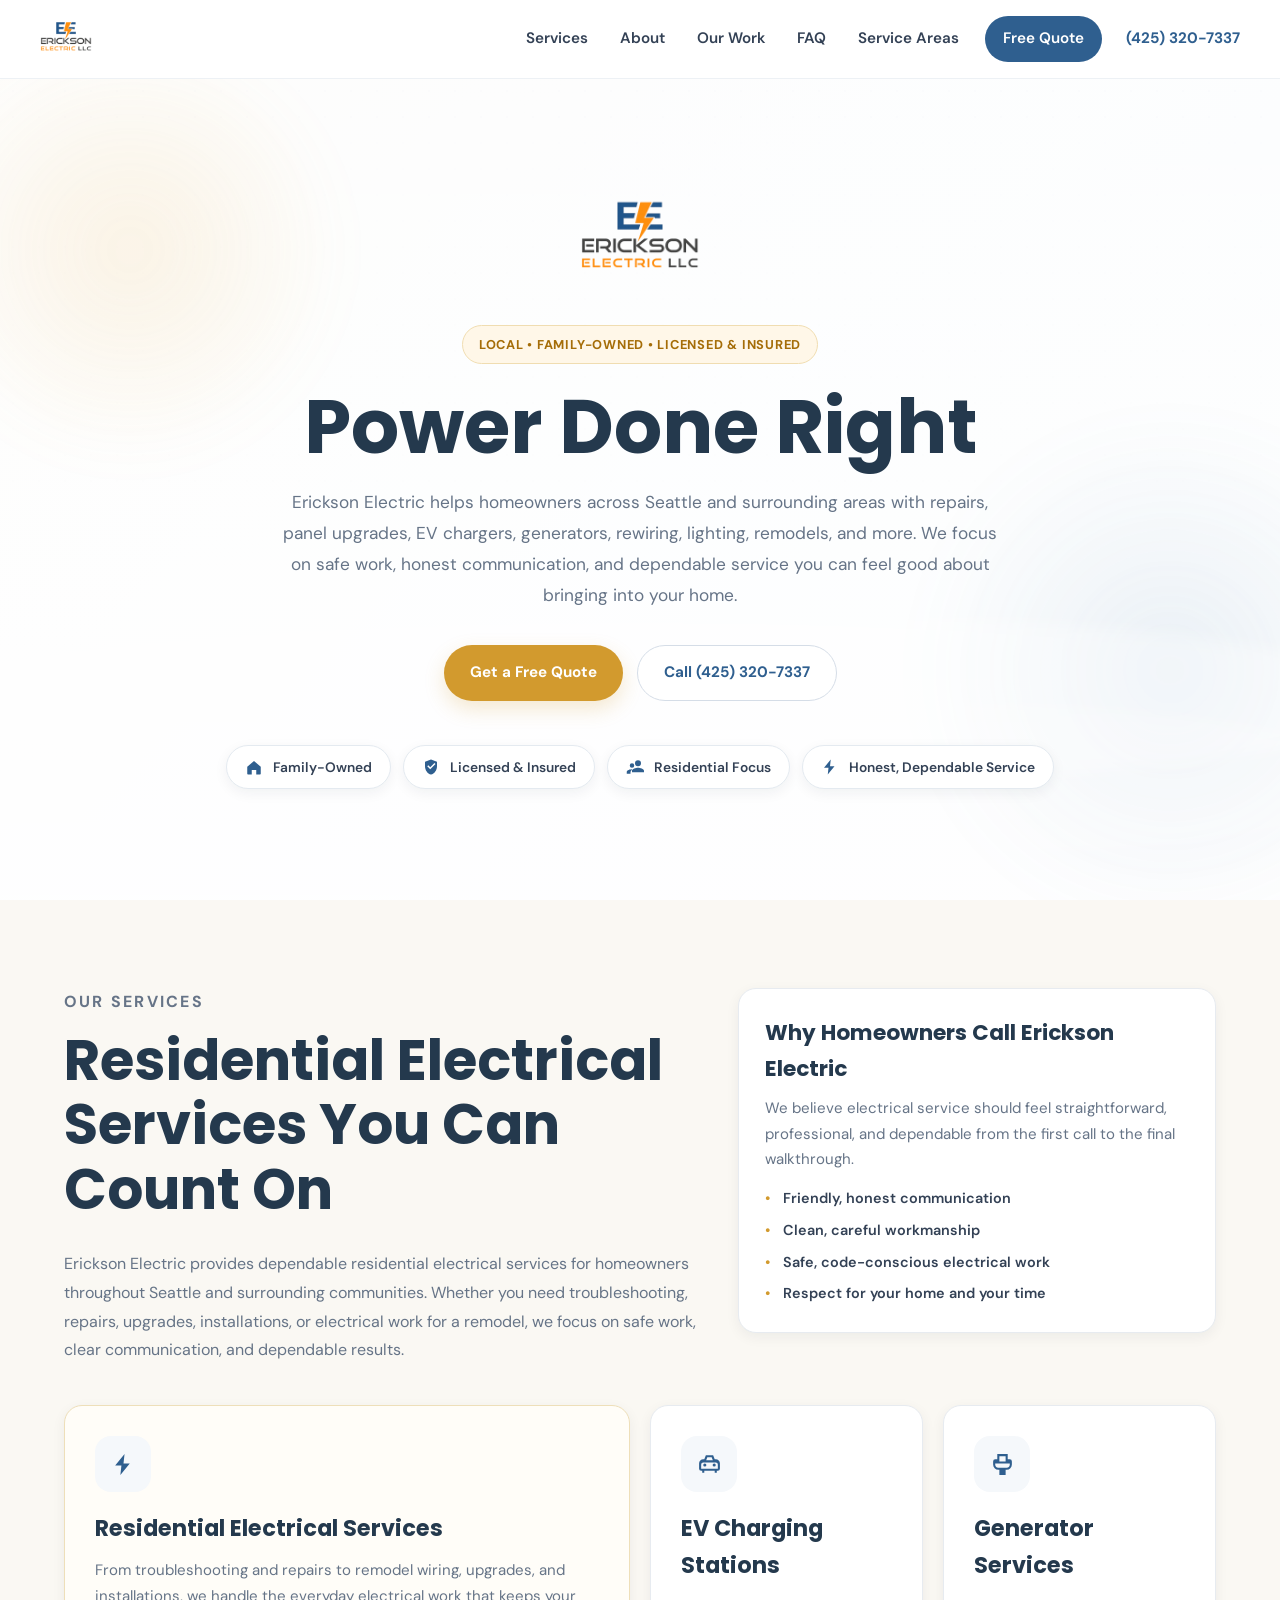
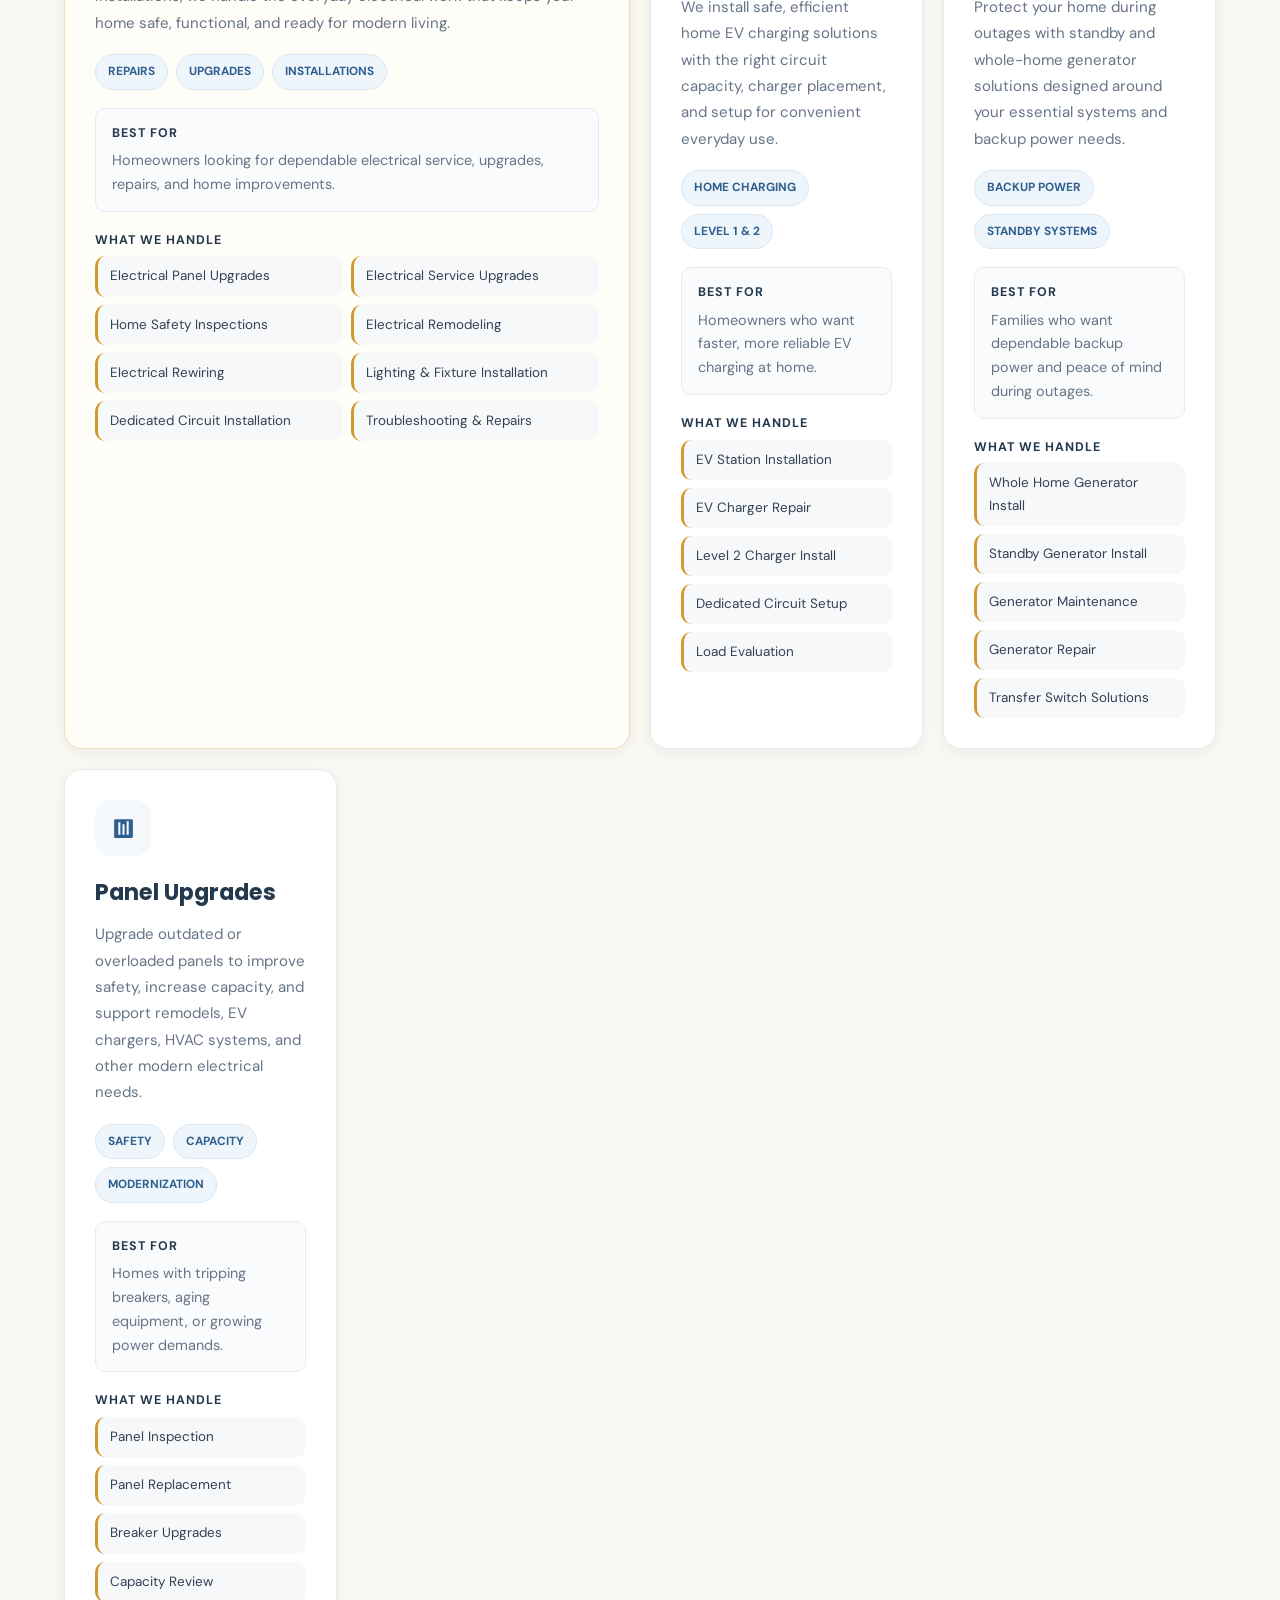
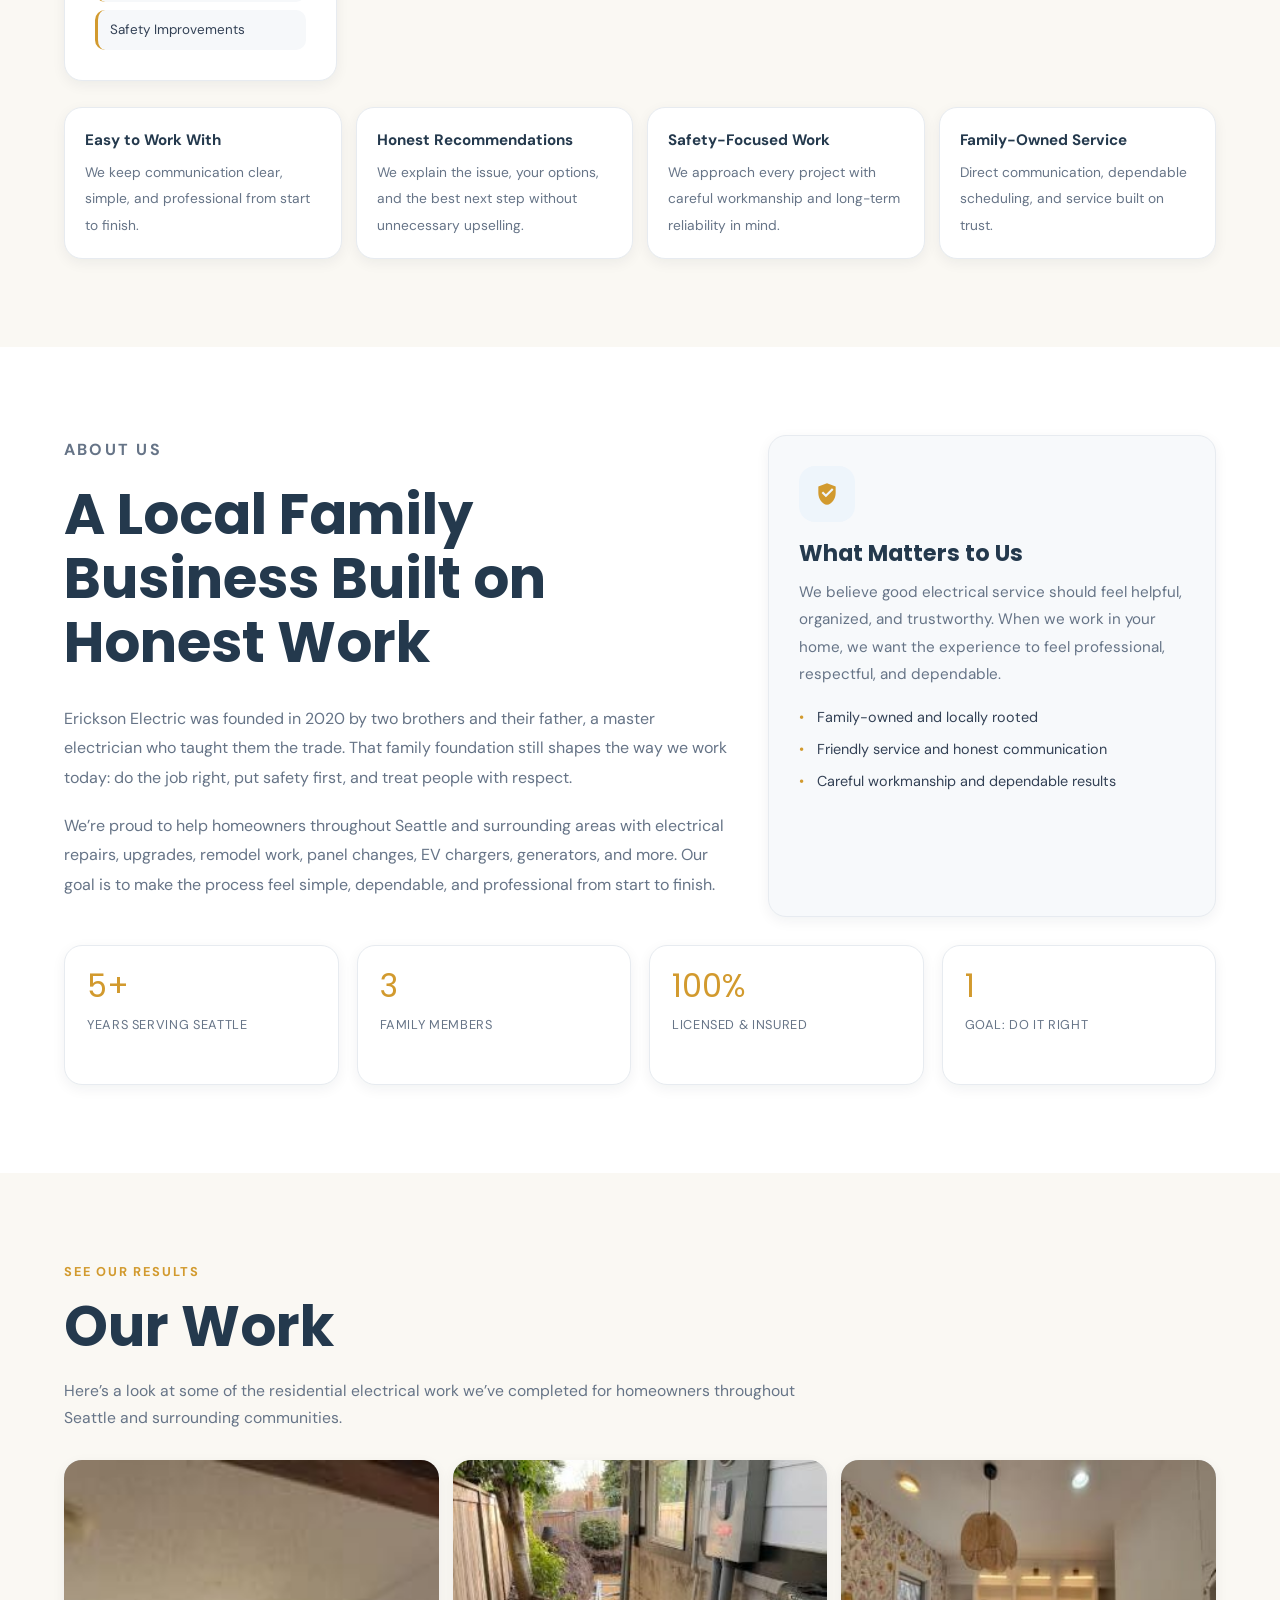
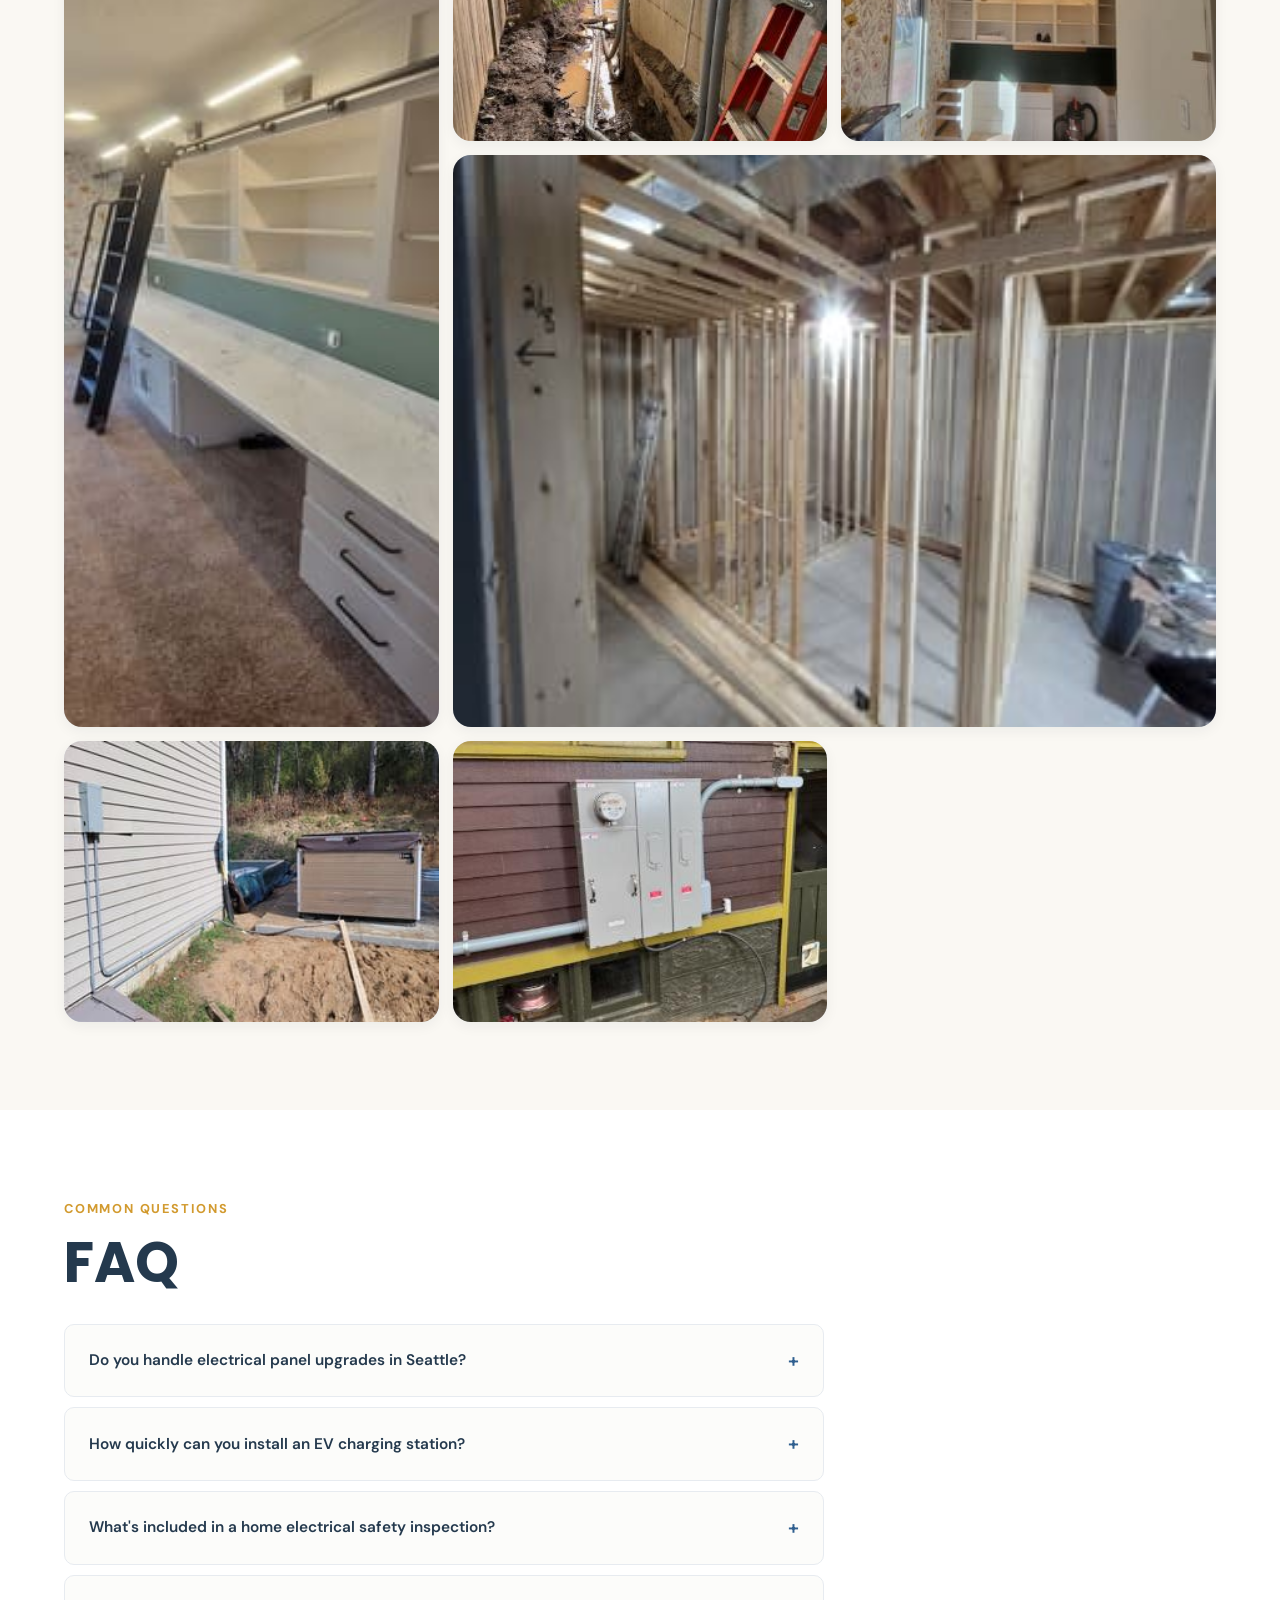
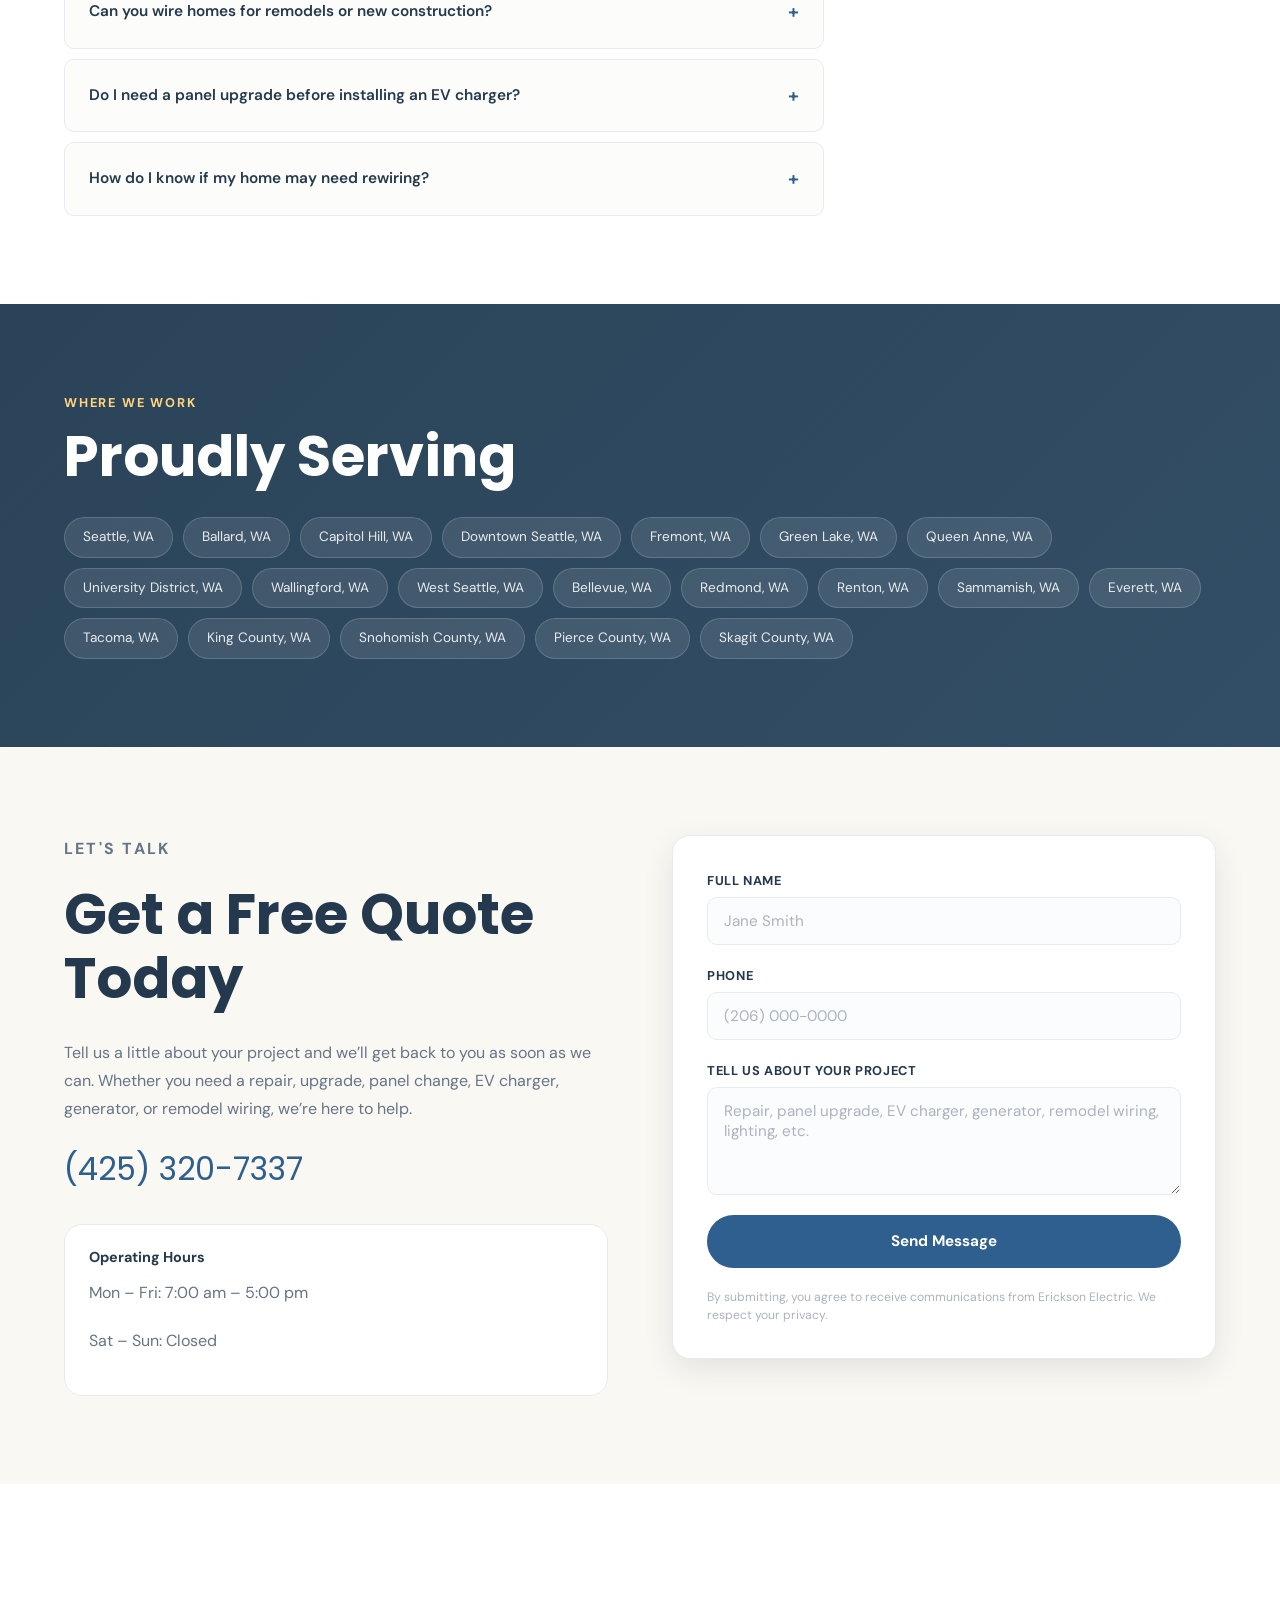
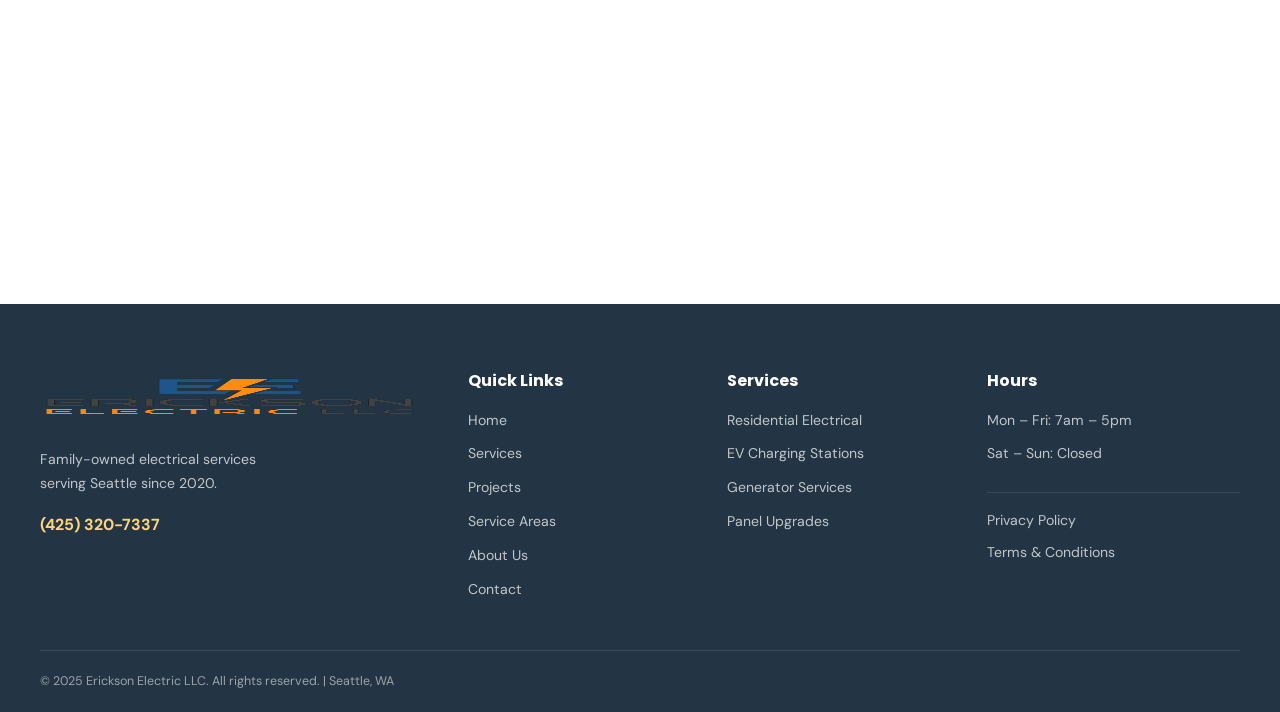
==== commit a8aae6c2: "Update index.html" ====
--- a/index.html
+++ b/index.html
@@ -8,7 +8,6 @@
     content="Erickson Electric provides friendly, reliable residential electrical services in Seattle, including panel upgrades, EV chargers, generators, rewiring, repairs, remodel wiring, lighting, and safety inspections. Family-owned, licensed, and insured."
   />
   <title>Erickson Electric | Residential Electrician in Seattle, WA</title>
-
   <link rel="preconnect" href="https://fonts.googleapis.com" />
   <link rel="preconnect" href="https://fonts.gstatic.com" crossorigin />
   <link
@@ -23,7 +22,6 @@
       <a href="#" class="logo">
         <img src="logo.png" alt="Erickson Electric Logo" />
       </a>
-
       <button
         class="nav-toggle"
         aria-label="Toggle menu"
@@ -31,7 +29,6 @@
       >
         <span></span><span></span><span></span>
       </button>
-
       <nav class="main-nav">
         <a href="#services">Services</a>
         <a href="#about">About</a>
@@ -40,7 +37,6 @@
         <a href="#areas">Service Areas</a>
         <a href="#contact" class="nav-cta">Free Quote</a>
       </nav>
-
       <a href="tel:+4253207337" class="header-phone">(425) 320-7337</a>
     </div>
   </header>
@@ -51,7 +47,6 @@
     <div class="hero-pattern" aria-hidden="true"></div>
     <div class="hero-wave hero-wave-1" aria-hidden="true"></div>
     <div class="hero-wave hero-wave-2" aria-hidden="true"></div>
-
     <div class="hero-content">
       <div class="hero-logo">
         <img src="logo.png" alt="Erickson Electric" />
@@ -69,7 +64,6 @@
         <a href="tel:+4253207337" class="btn btn-secondary">Call (425) 320-7337</a>
       </div>
     </div>
-
     <div class="hero-badges">
       <div class="badge">
         <span class="badge-icon">
@@ -111,7 +105,6 @@
             clear communication, and dependable results.
           </p>
         </div>
-
         <aside class="services-note">
           <h3>Why Homeowners Call Erickson Electric</h3>
           <p>
@@ -126,7 +119,6 @@
           </ul>
         </aside>
       </div>
-
       <div class="services-grid">
         <article class="service-card service-card--featured">
           <div class="service-card-icon">
@@ -161,7 +153,6 @@
             <li>Troubleshooting &amp; Repairs</li>
           </ul>
         </article>
-
         <article class="service-card">
           <div class="service-card-icon">
             <svg viewBox="0 0 24 24" aria-hidden="true"><path d="M17 7h1a4 4 0 0 1 4 4v5a2 2 0 0 1-2 2h-1v2h-2v-2H7v2H5v-2H4a2 2 0 0 1-2-2v-5a4 4 0 0 1 4-4h1l1.5-4h7ZM9.93 5 8.8 8h6.4L14.07 5ZM6 10a2 2 0 0 0-2 2v4h16v-4a2 2 0 0 0-2-2Zm1.5 4A1.5 1.5 0 1 1 9 12.5 1.5 1.5 0 0 1 7.5 14Zm9 0a1.5 1.5 0 1 1 1.5-1.5 1.5 1.5 0 0 1-1.5 1.5Z"/></svg>
@@ -190,7 +181,6 @@
             <li>Load Evaluation</li>
           </ul>
         </article>
-
         <article class="service-card">
           <div class="service-card-icon">
             <svg viewBox="0 0 24 24" aria-hidden="true"><path d="M7 2h10v5h2a2 2 0 0 1 2 2v3a5 5 0 0 1-5 5h-1v5H9v-5H8a5 5 0 0 1-5-5V9a2 2 0 0 1 2-2h2Zm2 2v5h6V4Zm-4 7v1a3 3 0 0 0 3 3h8a3 3 0 0 0 3-3v-1Z"/></svg>
@@ -219,7 +209,6 @@
             <li>Transfer Switch Solutions</li>
           </ul>
         </article>
-
         <article class="service-card">
           <div class="service-card-icon">
             <svg viewBox="0 0 24 24" aria-hidden="true"><path d="M4 3h16a1 1 0 0 1 1 1v16a1 1 0 0 1-1 1H4a1 1 0 0 1-1-1V4a1 1 0 0 1 1-1Zm3 3v12h2V6Zm4 2v10h2V8Zm4-3v13h2V5Z"/></svg>
@@ -250,7 +239,6 @@
           </ul>
         </article>
       </div>
-
       <div class="services-benefits">
         <div class="services-benefit">
           <strong>Easy to Work With</strong>
@@ -289,7 +277,6 @@
             the process feel simple, dependable, and professional from start to finish.
           </p>
         </div>
-
         <div class="about-highlight-card">
           <div class="about-highlight-inner">
             <div class="about-highlight-icon">
@@ -308,7 +295,6 @@
           </div>
         </div>
       </div>
-
       <div class="about-stats-wrap">
         <div class="stat"><span class="stat-num">5+</span><span class="stat-label">Years Serving Seattle</span></div>
         <div class="stat"><span class="stat-num">3</span><span class="stat-label">Family Members</span></div>
@@ -416,7 +402,15 @@
         </div>
       </div>
 
-      <form class="contact-form" onsubmit="handleSubmit(event)">
+      <form
+        class="contact-form"
+        id="contactForm"
+        action="https://formsubmit.co/ajax/houstondrawson8@gmail.com"
+        method="POST"
+      >
+        <input type="hidden" name="_subject" value="New Free Quote Request - Erickson Electric" />
+        <input type="hidden" name="_captcha" value="false" />
+
         <div class="form-group">
           <label for="name">Full Name</label>
           <input type="text" id="name" name="name" required placeholder="Jane Smith" />
@@ -467,7 +461,6 @@
         </p>
         <a href="tel:+4253207337" class="footer-phone">(425) 320-7337</a>
       </div>
-
       <div class="footer-col">
         <h4>Quick Links</h4>
         <a href="#">Home</a>
@@ -477,7 +470,6 @@
         <a href="#about">About Us</a>
         <a href="#contact">Contact</a>
       </div>
-
       <div class="footer-col">
         <h4>Services</h4>
         <a href="#services">Residential Electrical</a>
@@ -485,7 +477,6 @@
         <a href="#services">Generator Services</a>
         <a href="#services">Panel Upgrades</a>
       </div>
-
       <div class="footer-col">
         <h4>Hours</h4>
         <p>Mon – Fri: 7am – 5pm</p>
@@ -496,7 +487,6 @@
         </div>
       </div>
     </div>
-
     <div class="footer-bottom">
       <p>&copy; 2025 Erickson Electric LLC. All rights reserved. | Seattle, WA</p>
     </div>
@@ -528,11 +518,39 @@
       });
     });
 
-    function handleSubmit(e) {
+    const contactForm = document.getElementById('contactForm');
+    const formSuccess = document.getElementById('formSuccess');
+
+    contactForm.addEventListener('submit', async function (e) {
       e.preventDefault();
-      document.getElementById('formSuccess').style.display = 'block';
-      e.target.reset();
-    }
+
+      formSuccess.style.display = 'none';
+
+      const formData = new FormData(contactForm);
+
+      try {
+        const response = await fetch(contactForm.action, {
+          method: 'POST',
+          body: formData,
+          headers: {
+            Accept: 'application/json'
+          }
+        });
+
+        const result = await response.json();
+
+        if (response.ok) {
+          formSuccess.style.display = 'block';
+          contactForm.reset();
+        } else {
+          alert('There was a problem sending your message. Please try again.');
+          console.error(result);
+        }
+      } catch (error) {
+        alert('There was a problem sending your message. Please try again.');
+        console.error(error);
+      }
+    });
 
     const observer = new IntersectionObserver(entries => {
       entries.forEach(entry => {
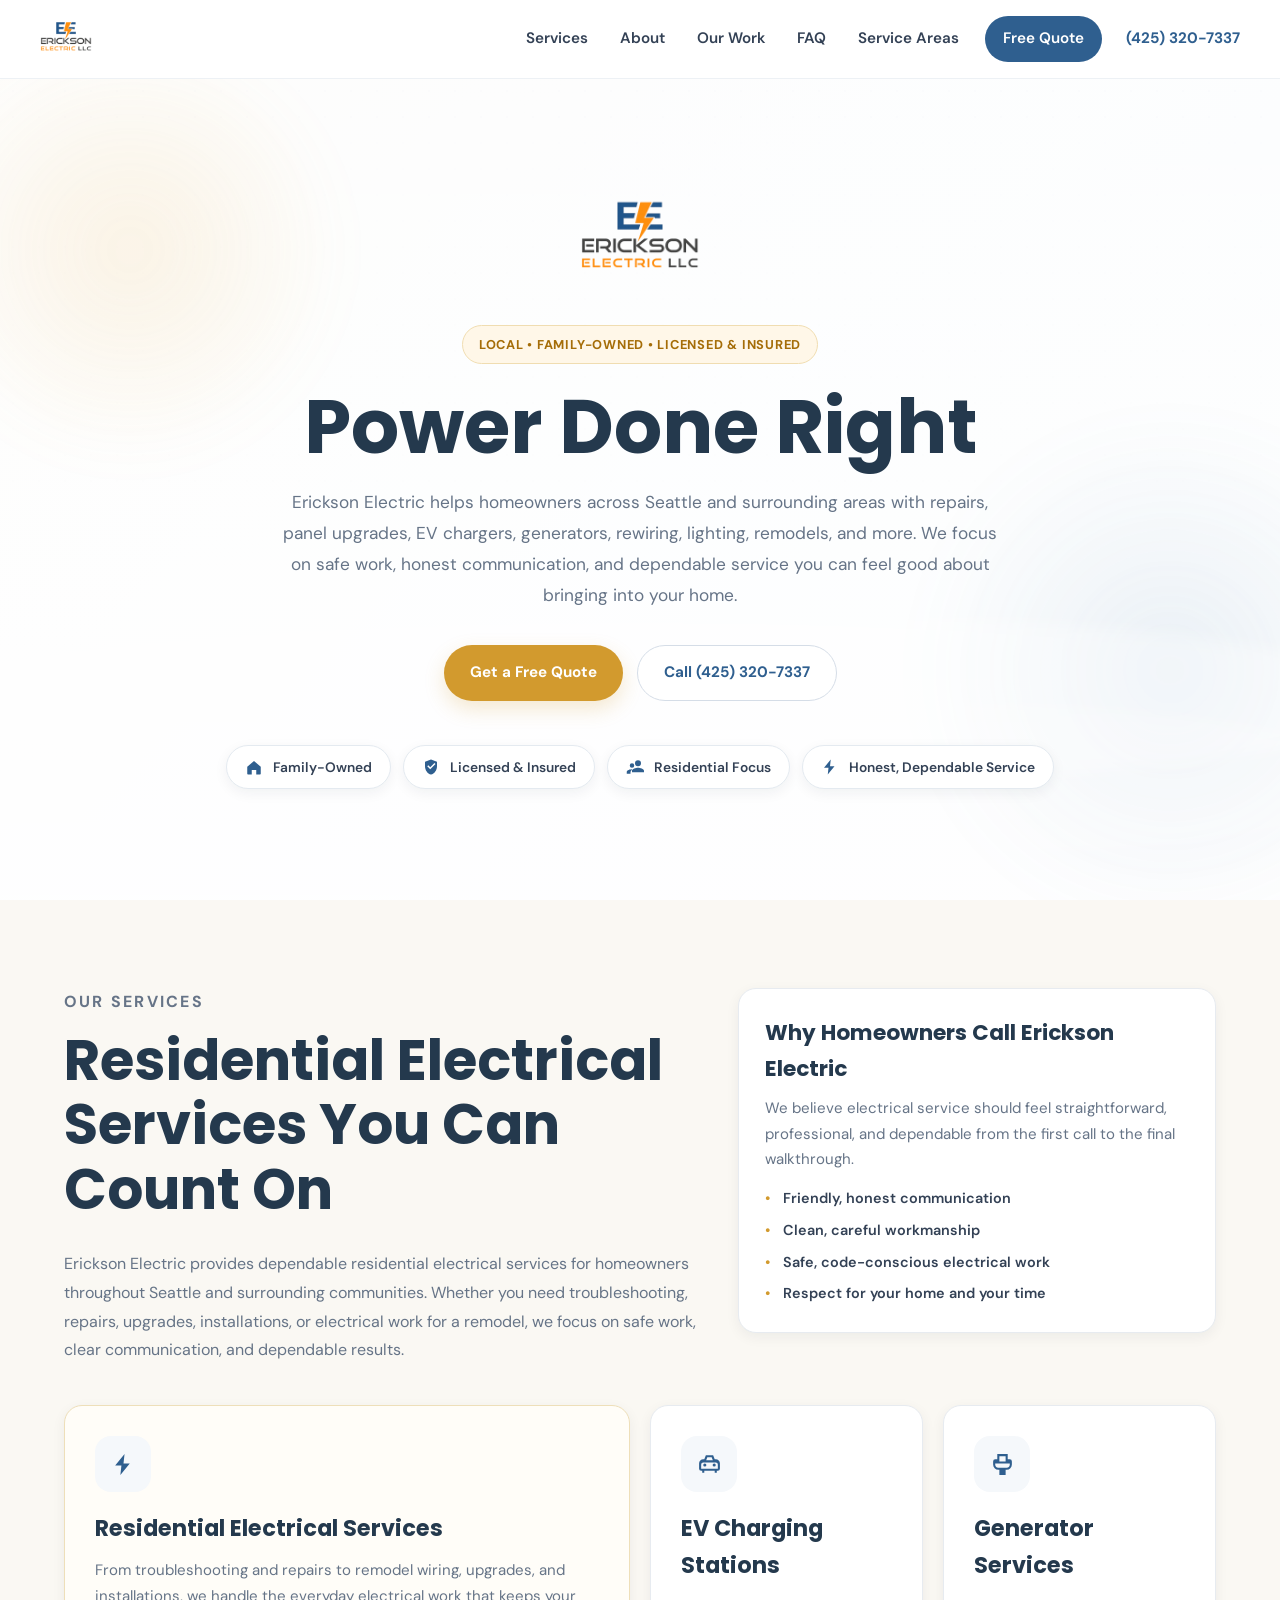
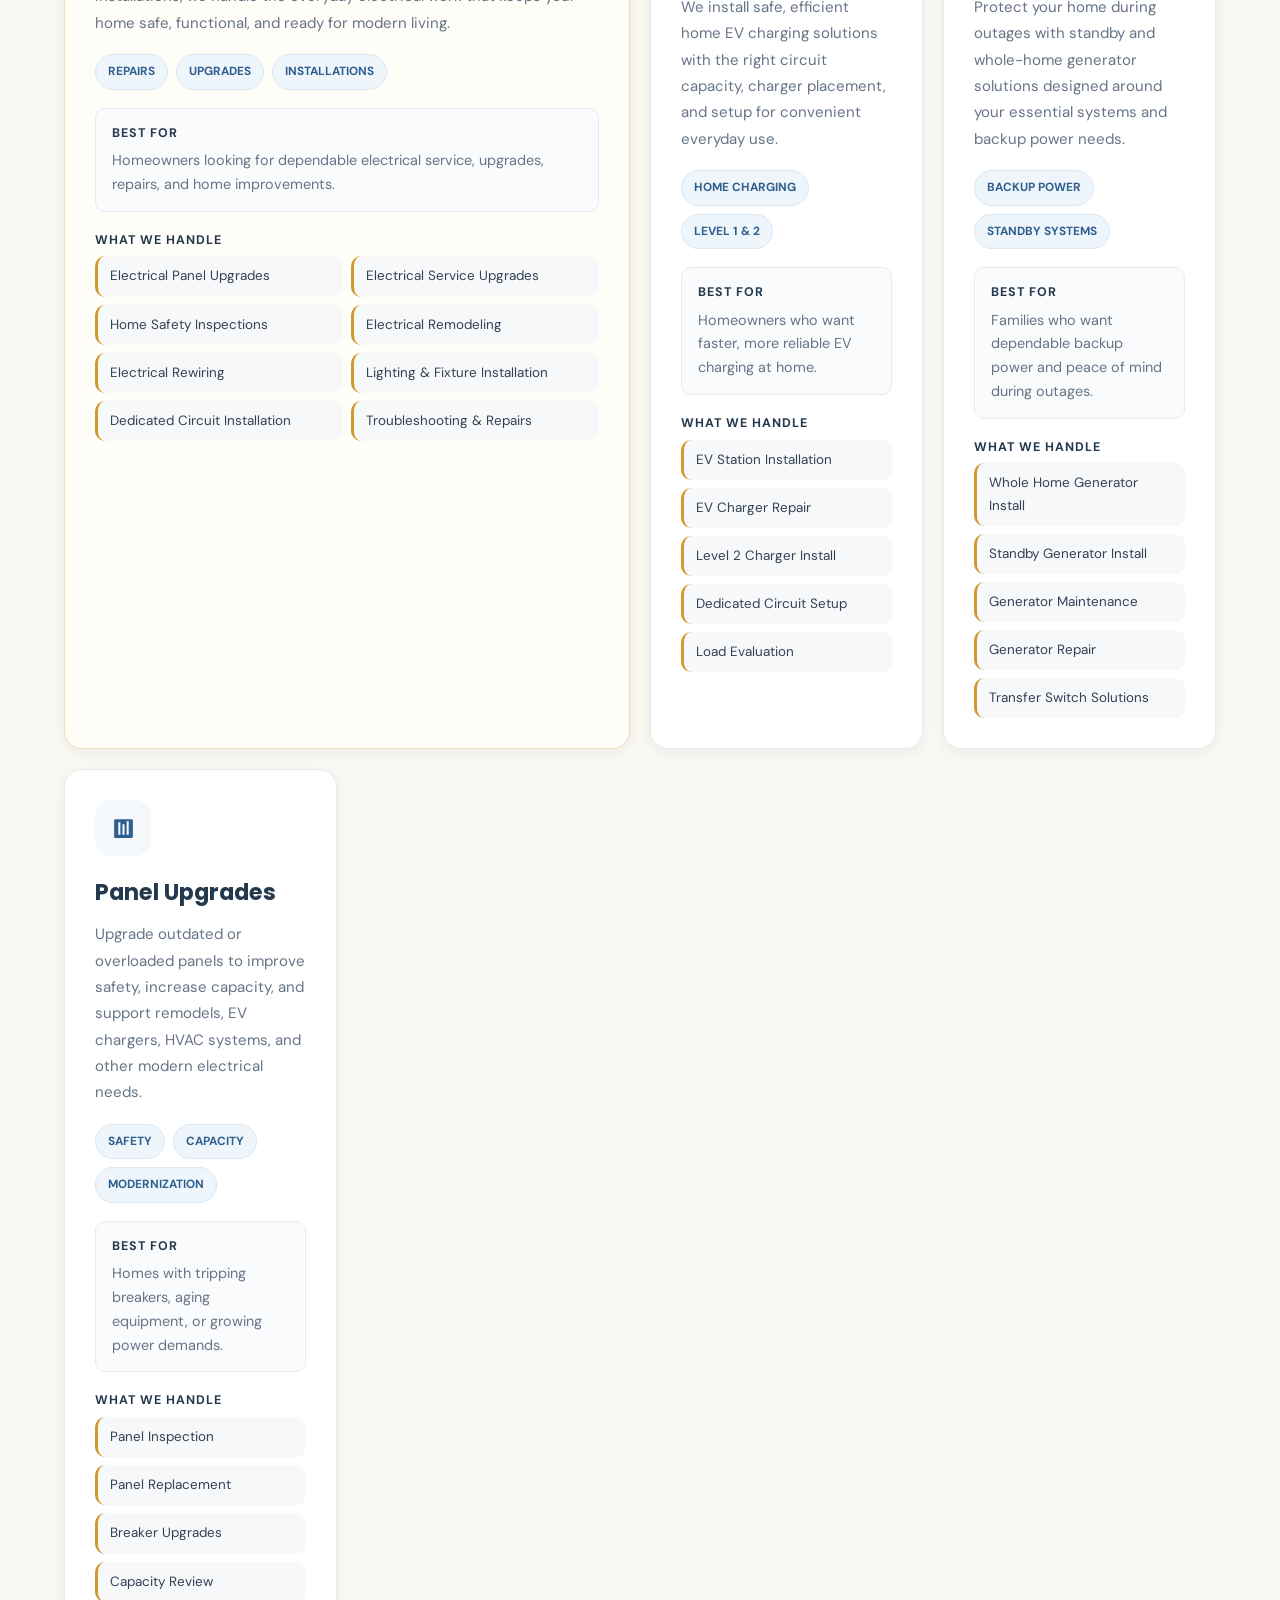
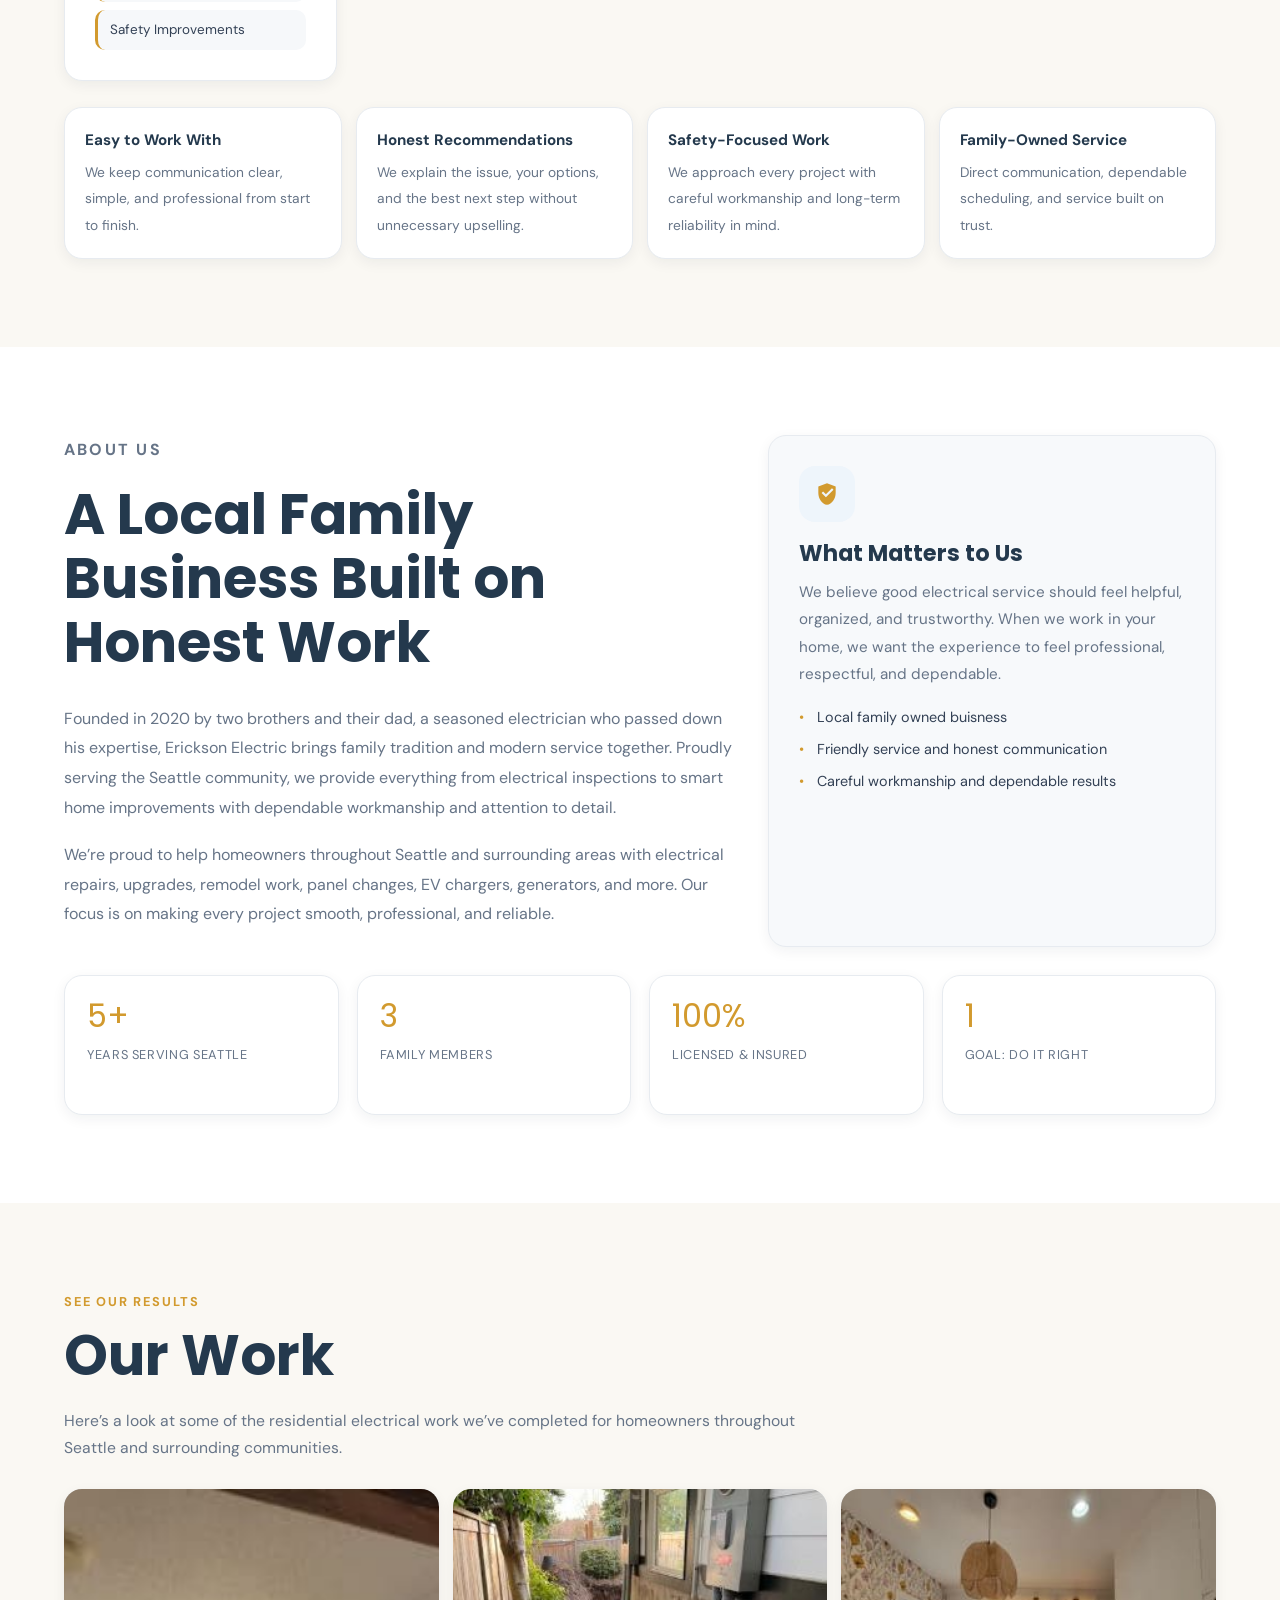
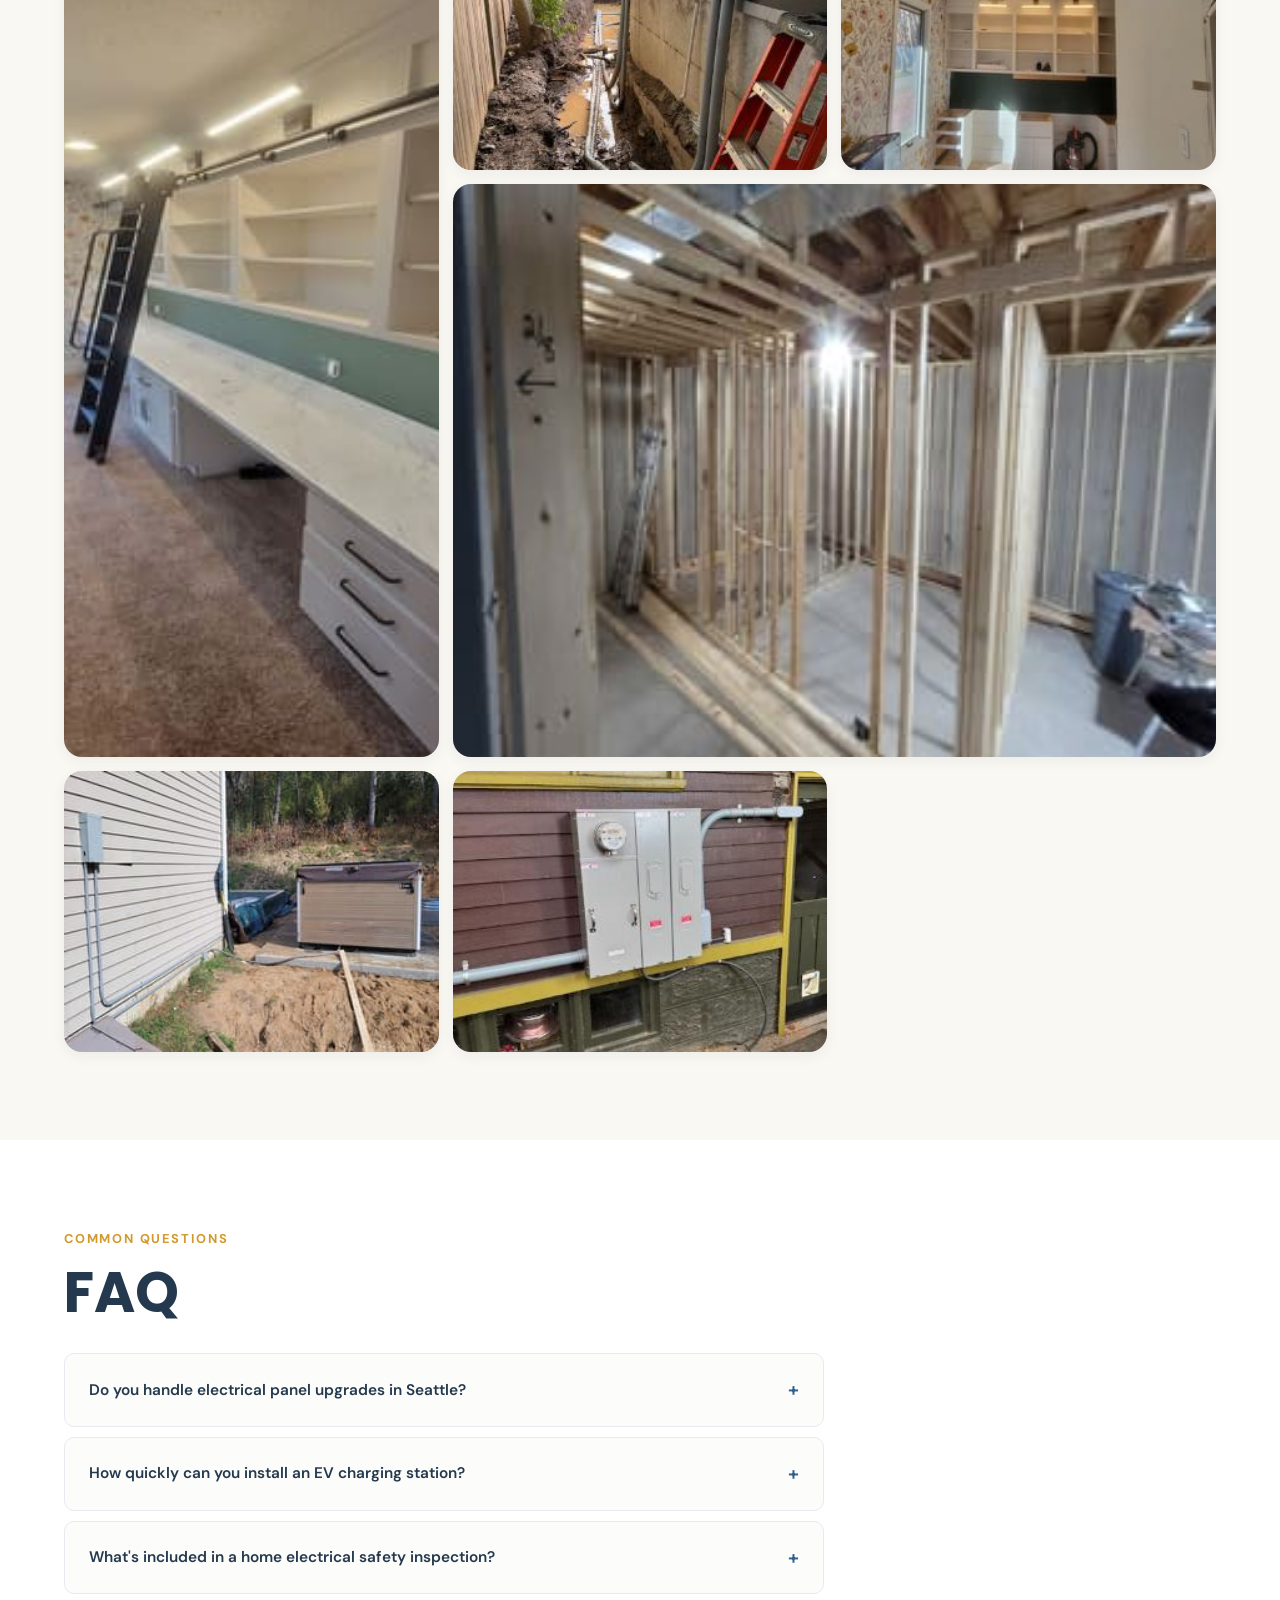
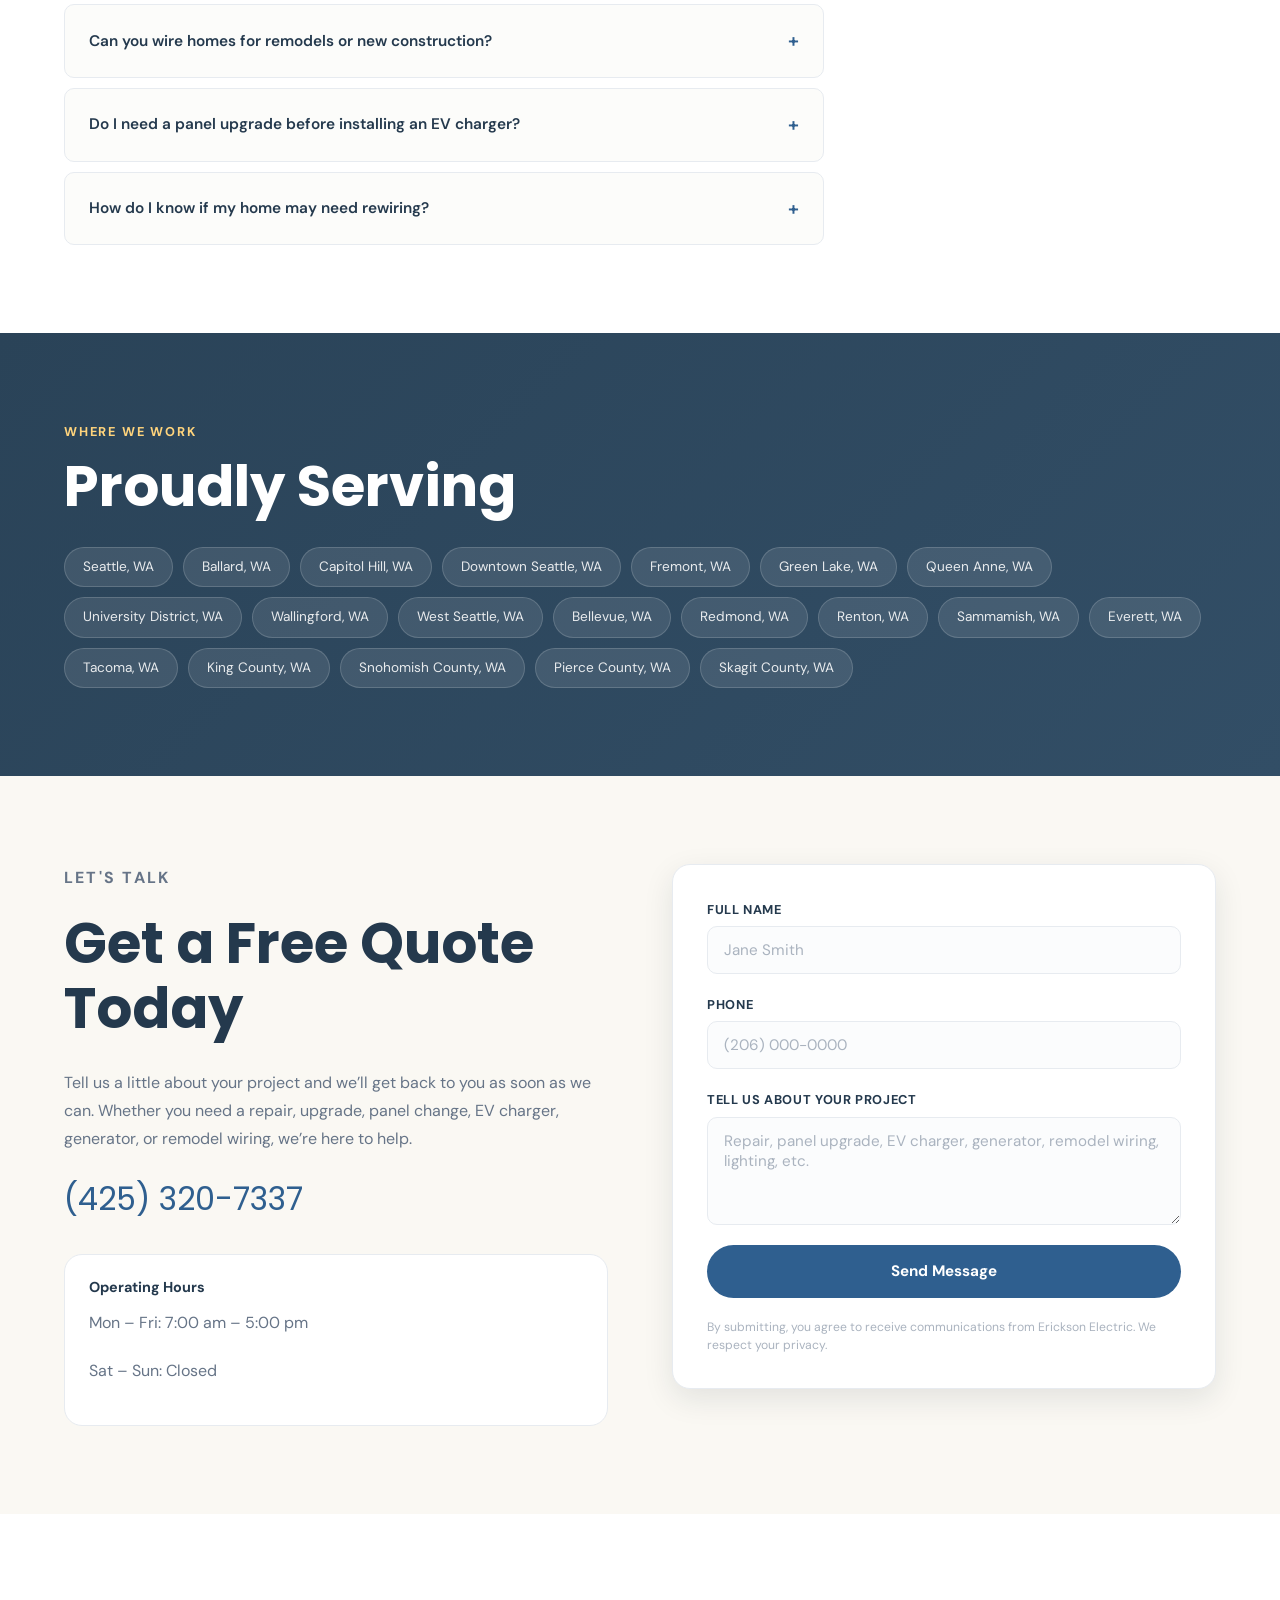
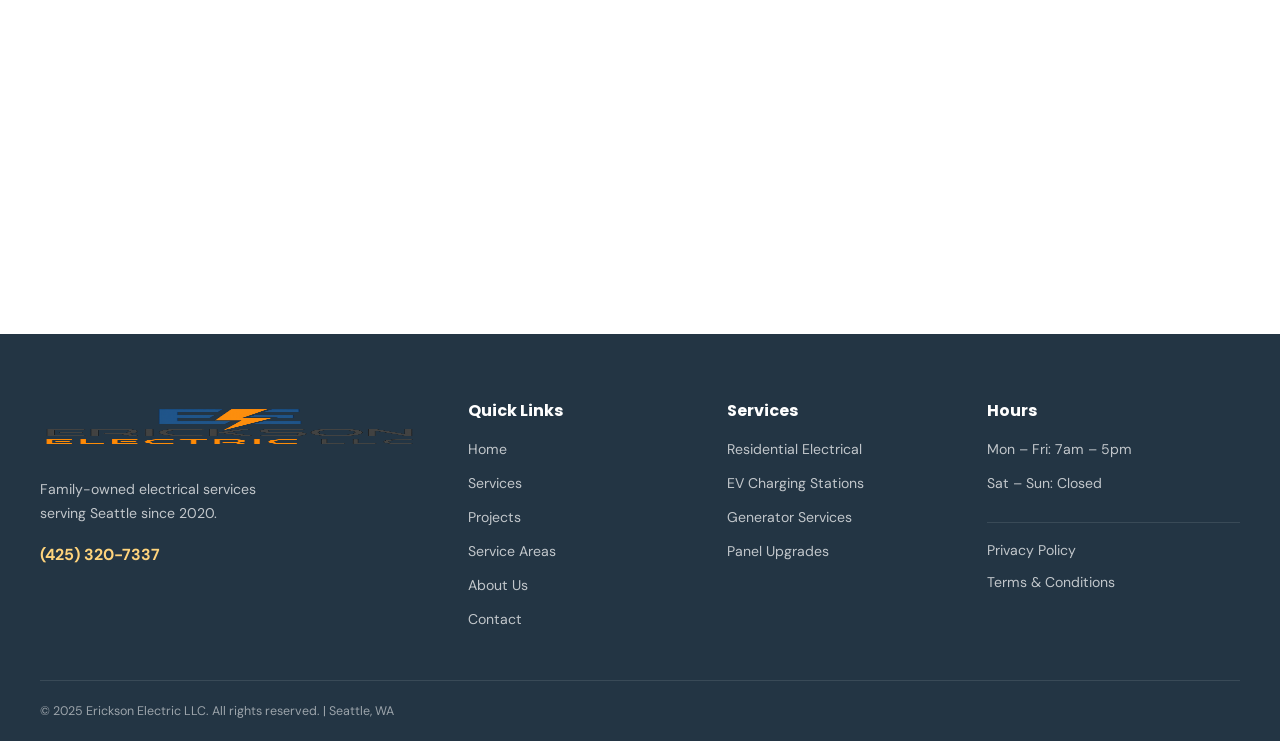
==== commit c5acb928: "Update index.html" ====
--- a/index.html
+++ b/index.html
@@ -267,14 +267,14 @@
           <p class="section-label">About Us</p>
           <h2 class="section-title">A Local Family Business Built on Honest Work</h2>
           <p>
-            Erickson Electric was founded in 2020 by two brothers and their father, a master electrician
-            who taught them the trade. That family foundation still shapes the way we work today:
-            do the job right, put safety first, and treat people with respect.
+            Founded in 2020 by two brothers and their dad, a seasoned electrician who passed down his expertise, 
+            Erickson Electric brings family tradition and modern service together. Proudly serving the Seattle community, 
+            we provide everything from electrical inspections to smart home improvements with dependable workmanship and attention to detail.
           </p>
           <p>
             We’re proud to help homeowners throughout Seattle and surrounding areas with electrical repairs,
-            upgrades, remodel work, panel changes, EV chargers, generators, and more. Our goal is to make
-            the process feel simple, dependable, and professional from start to finish.
+            upgrades, remodel work, panel changes, EV chargers, generators, and more. Our focus is on
+            making every project smooth, professional, and reliable.
           </p>
         </div>
         <div class="about-highlight-card">
@@ -288,7 +288,7 @@
               When we work in your home, we want the experience to feel professional, respectful, and dependable.
             </p>
             <ul>
-              <li>Family-owned and locally rooted</li>
+              <li>Local family owned buisness</li>
               <li>Friendly service and honest communication</li>
               <li>Careful workmanship and dependable results</li>
             </ul>
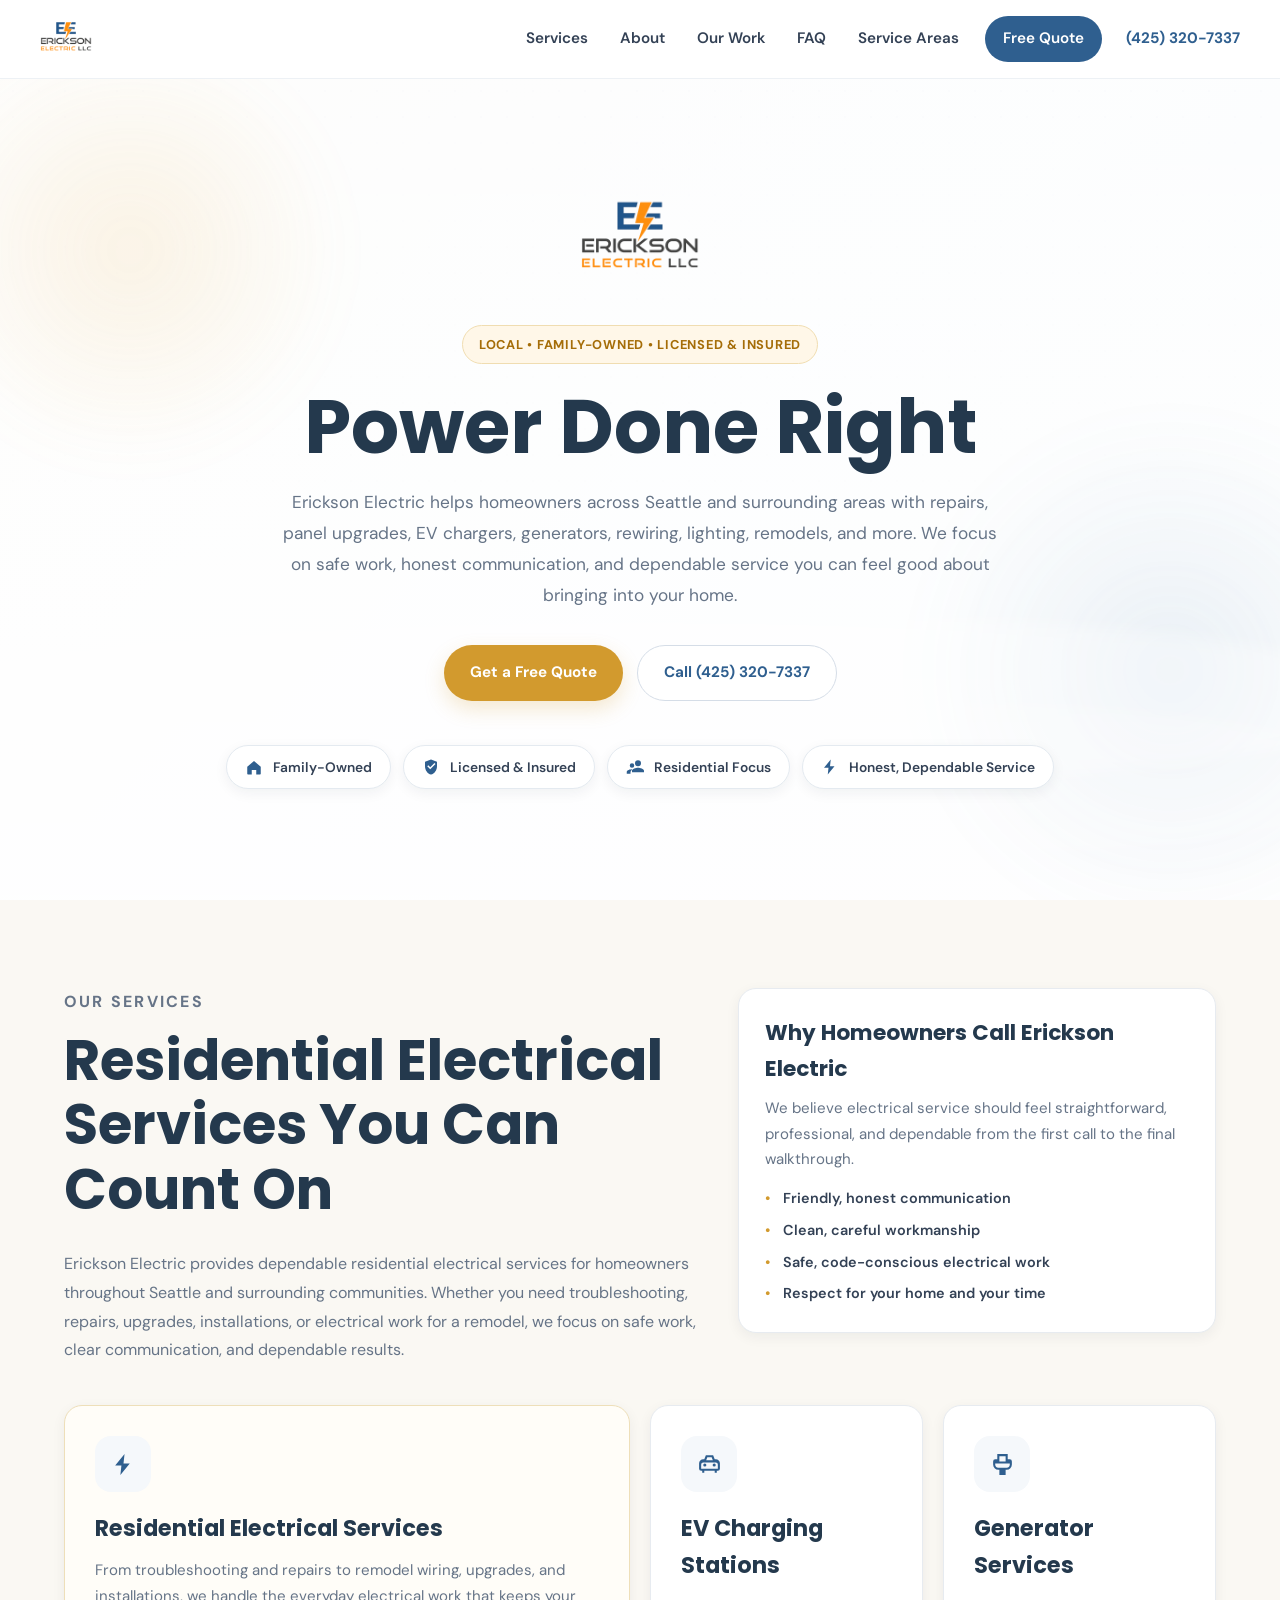
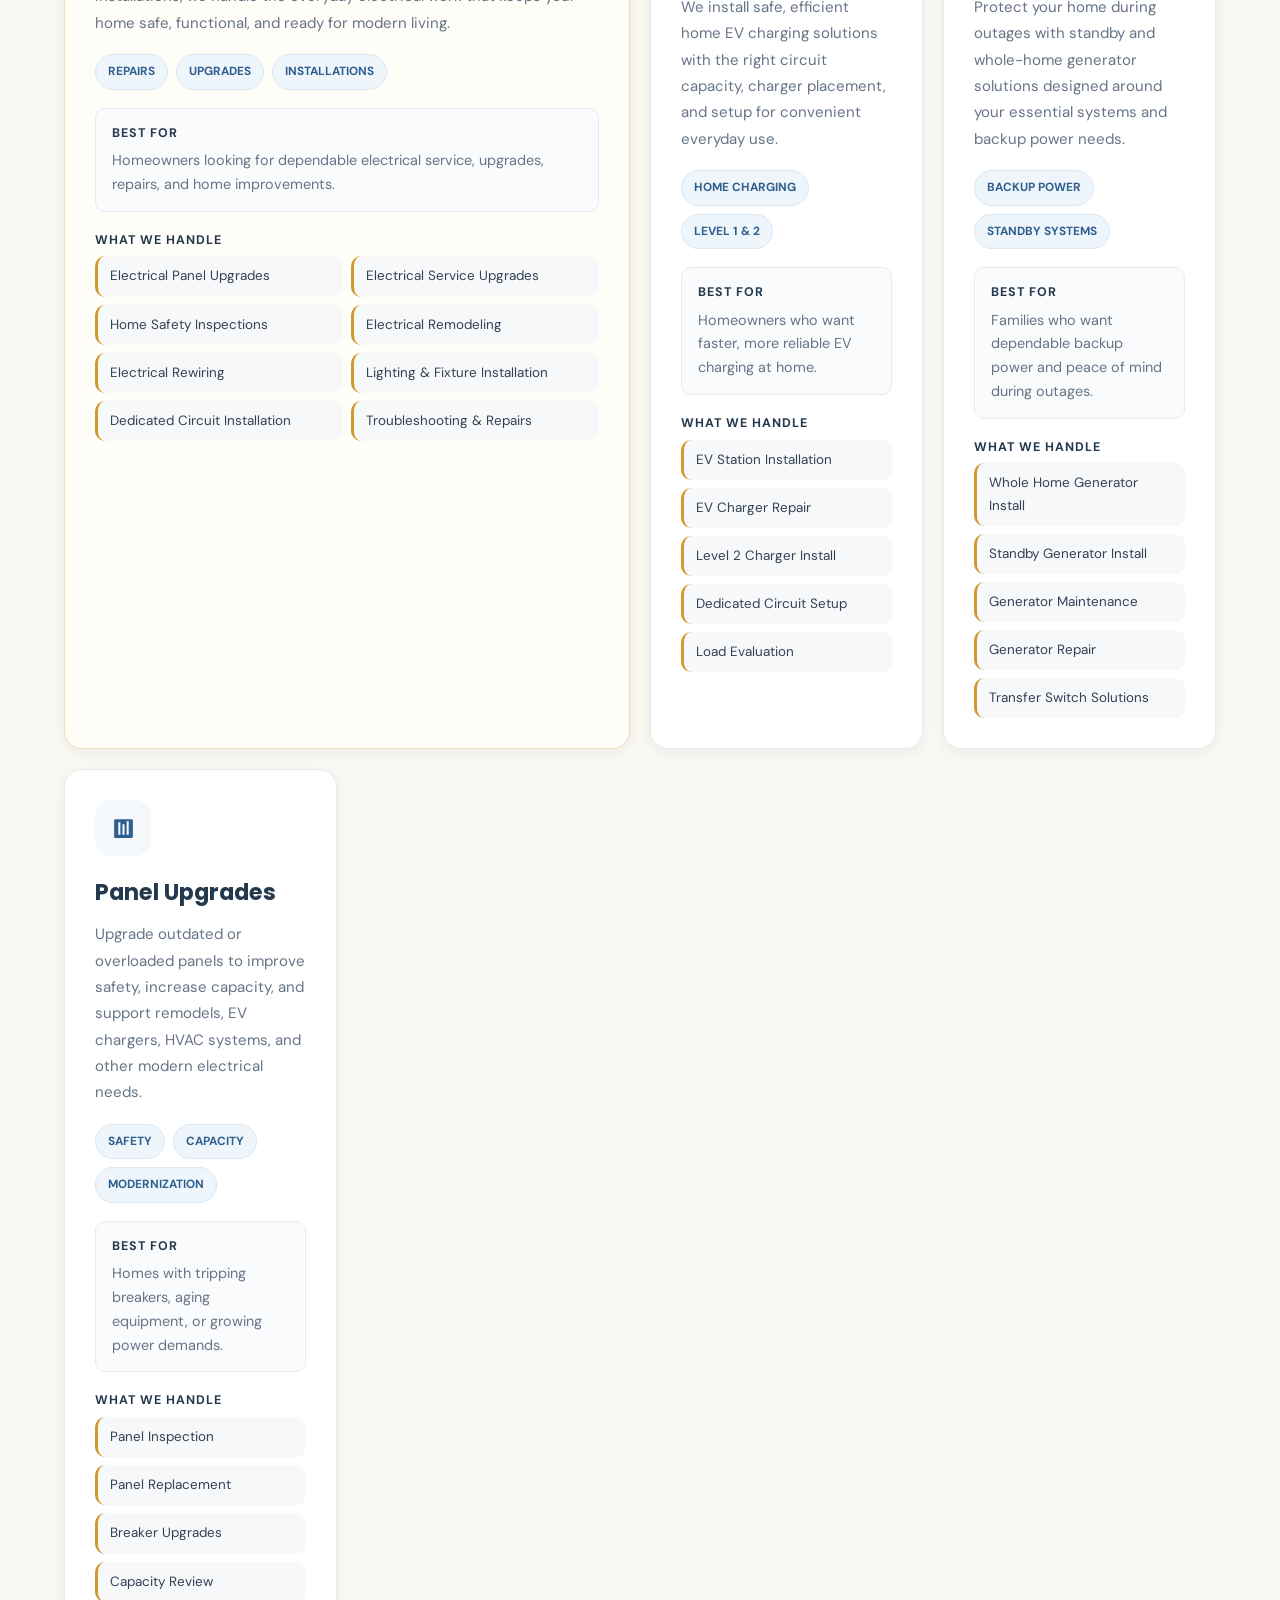
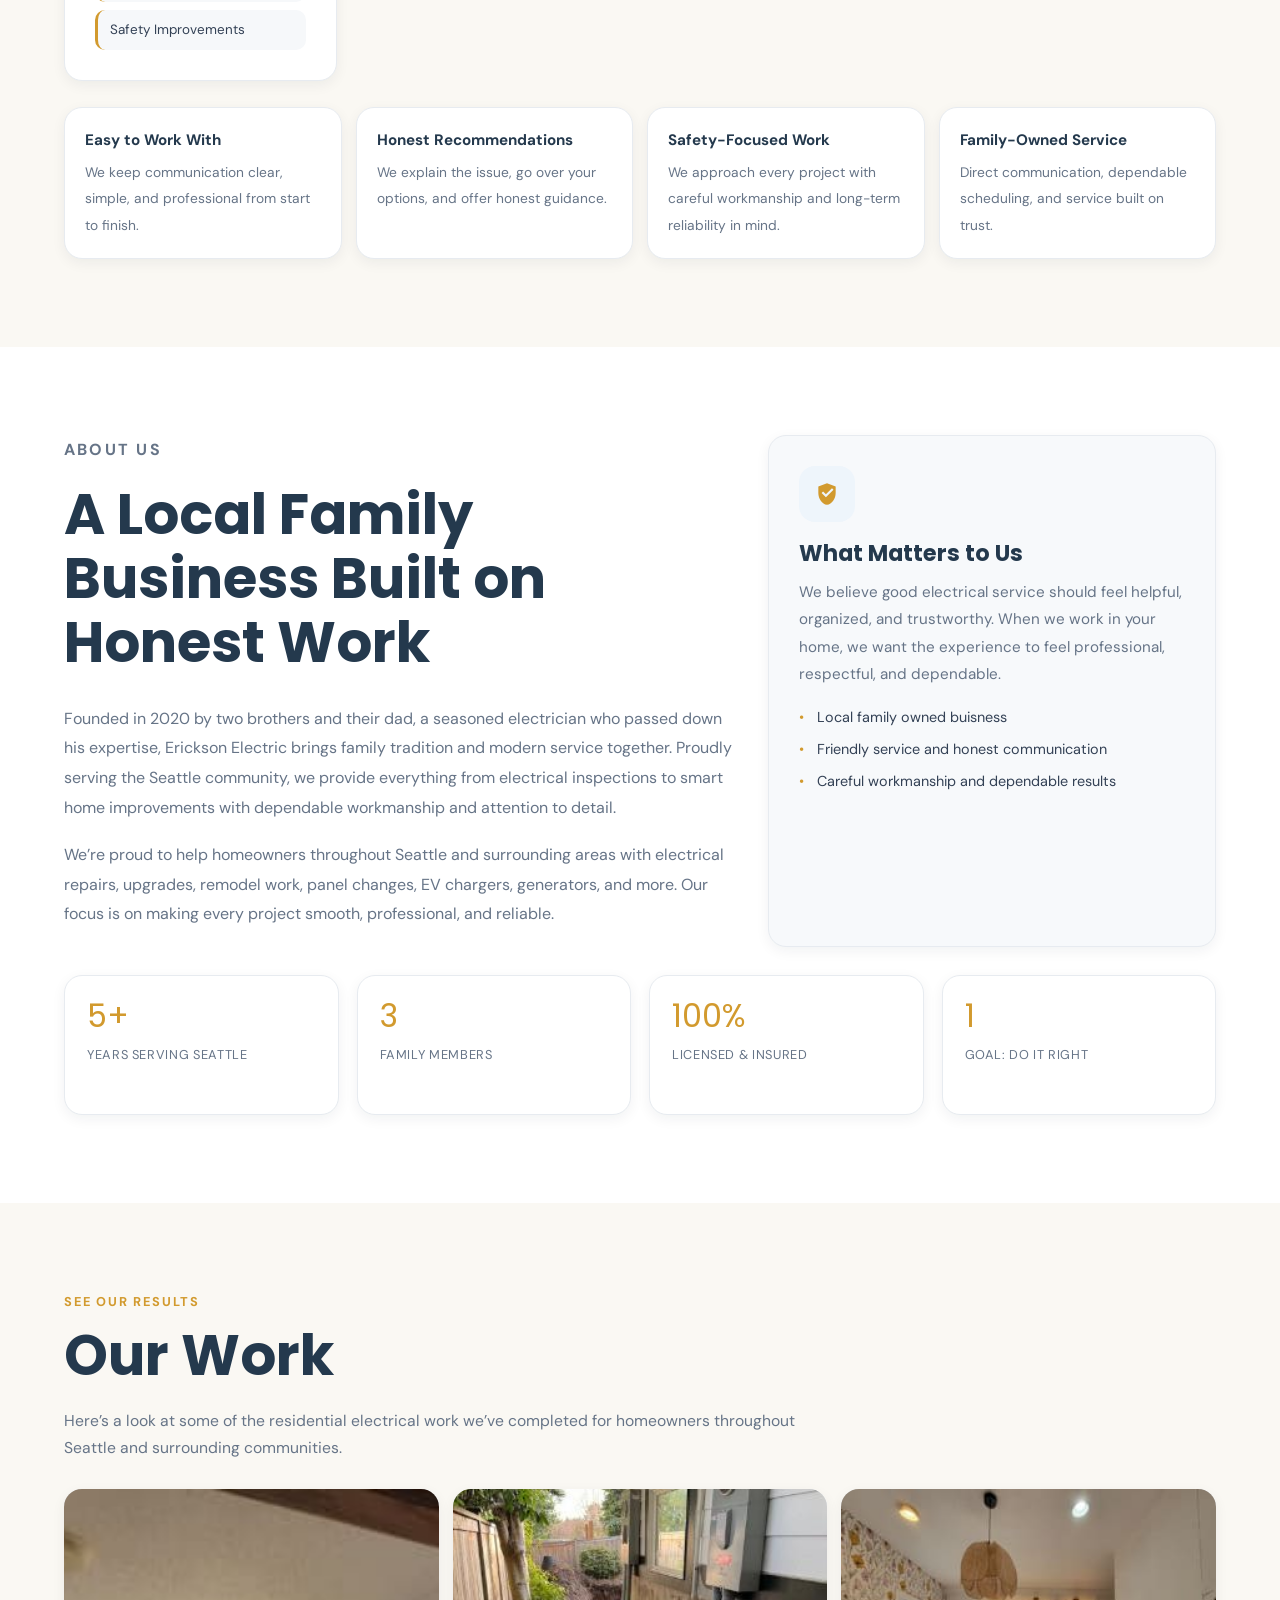
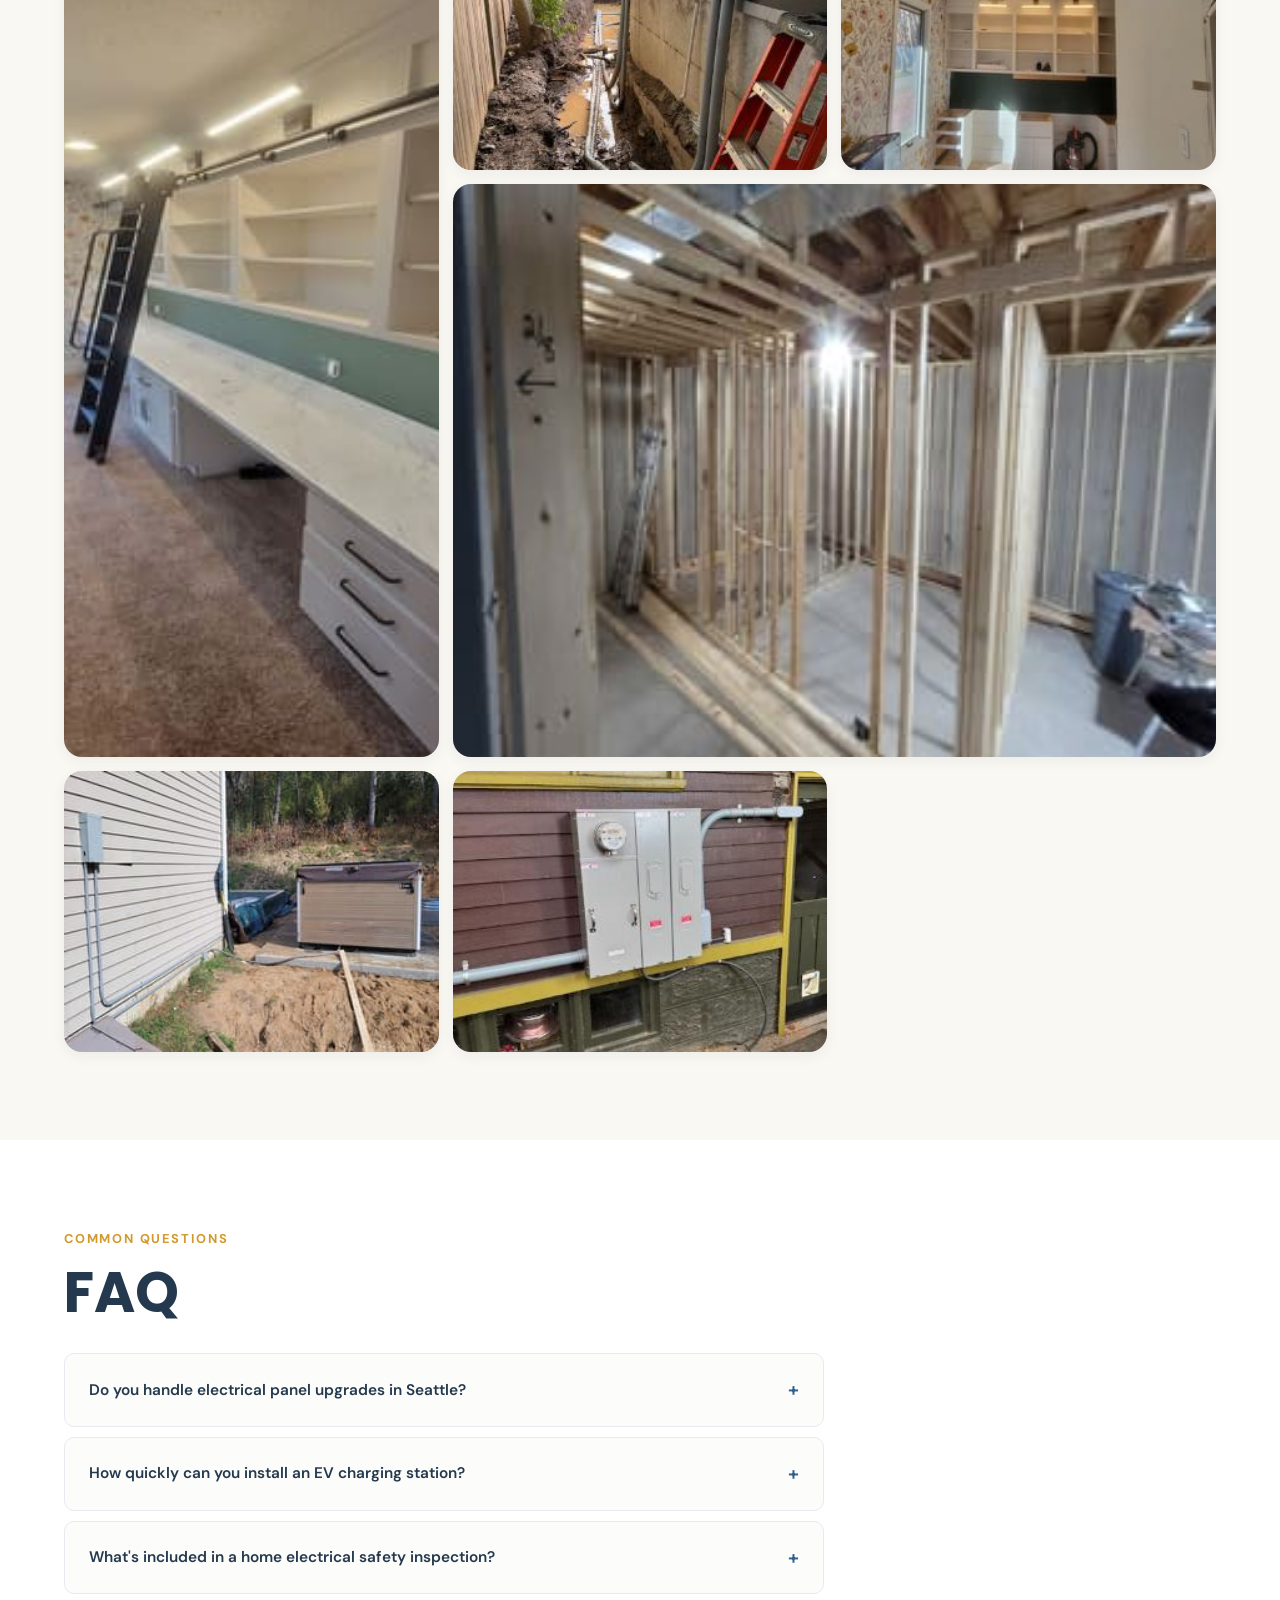
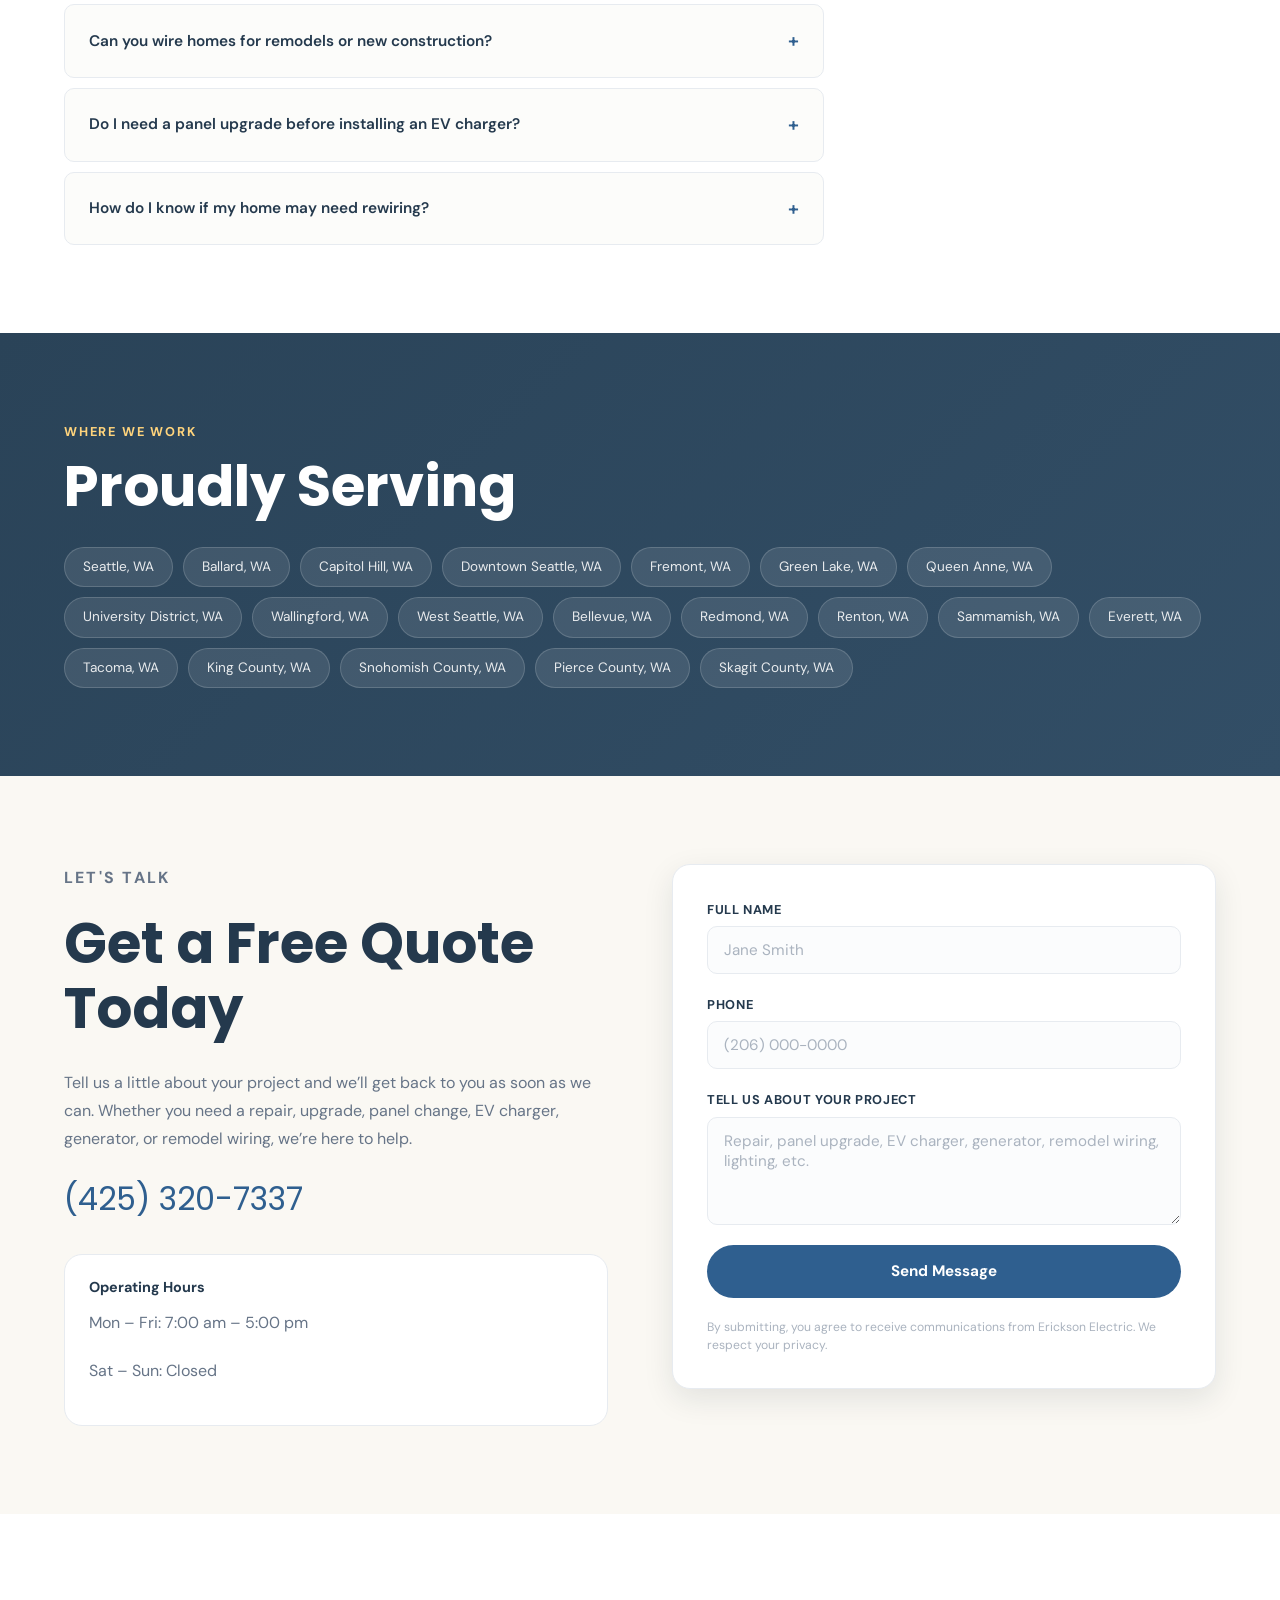
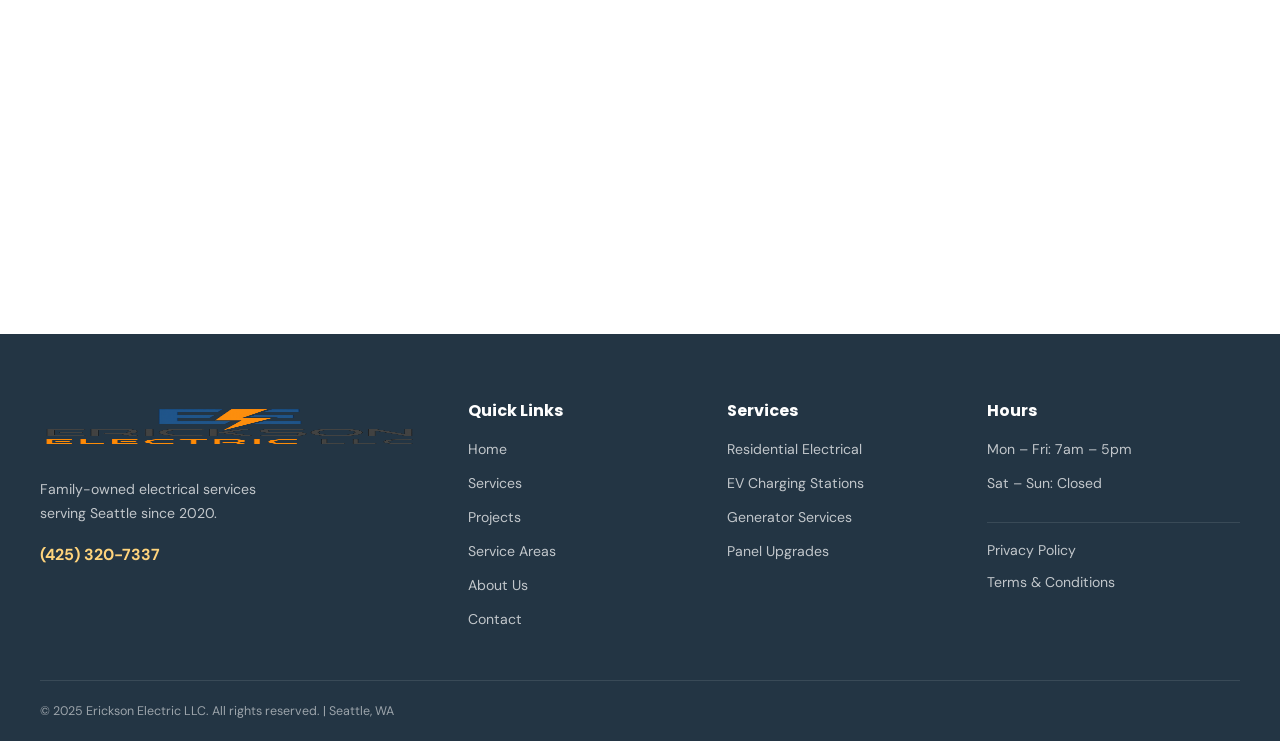
==== commit d8461570: "Update index.html" ====
--- a/index.html
+++ b/index.html
@@ -246,7 +246,7 @@
         </div>
         <div class="services-benefit">
           <strong>Honest Recommendations</strong>
-          <span>We explain the issue, your options, and the best next step without unnecessary upselling.</span>
+          <span>We explain the issue, go over your options, and offer honest guidance.</span>
         </div>
         <div class="services-benefit">
           <strong>Safety-Focused Work</strong>
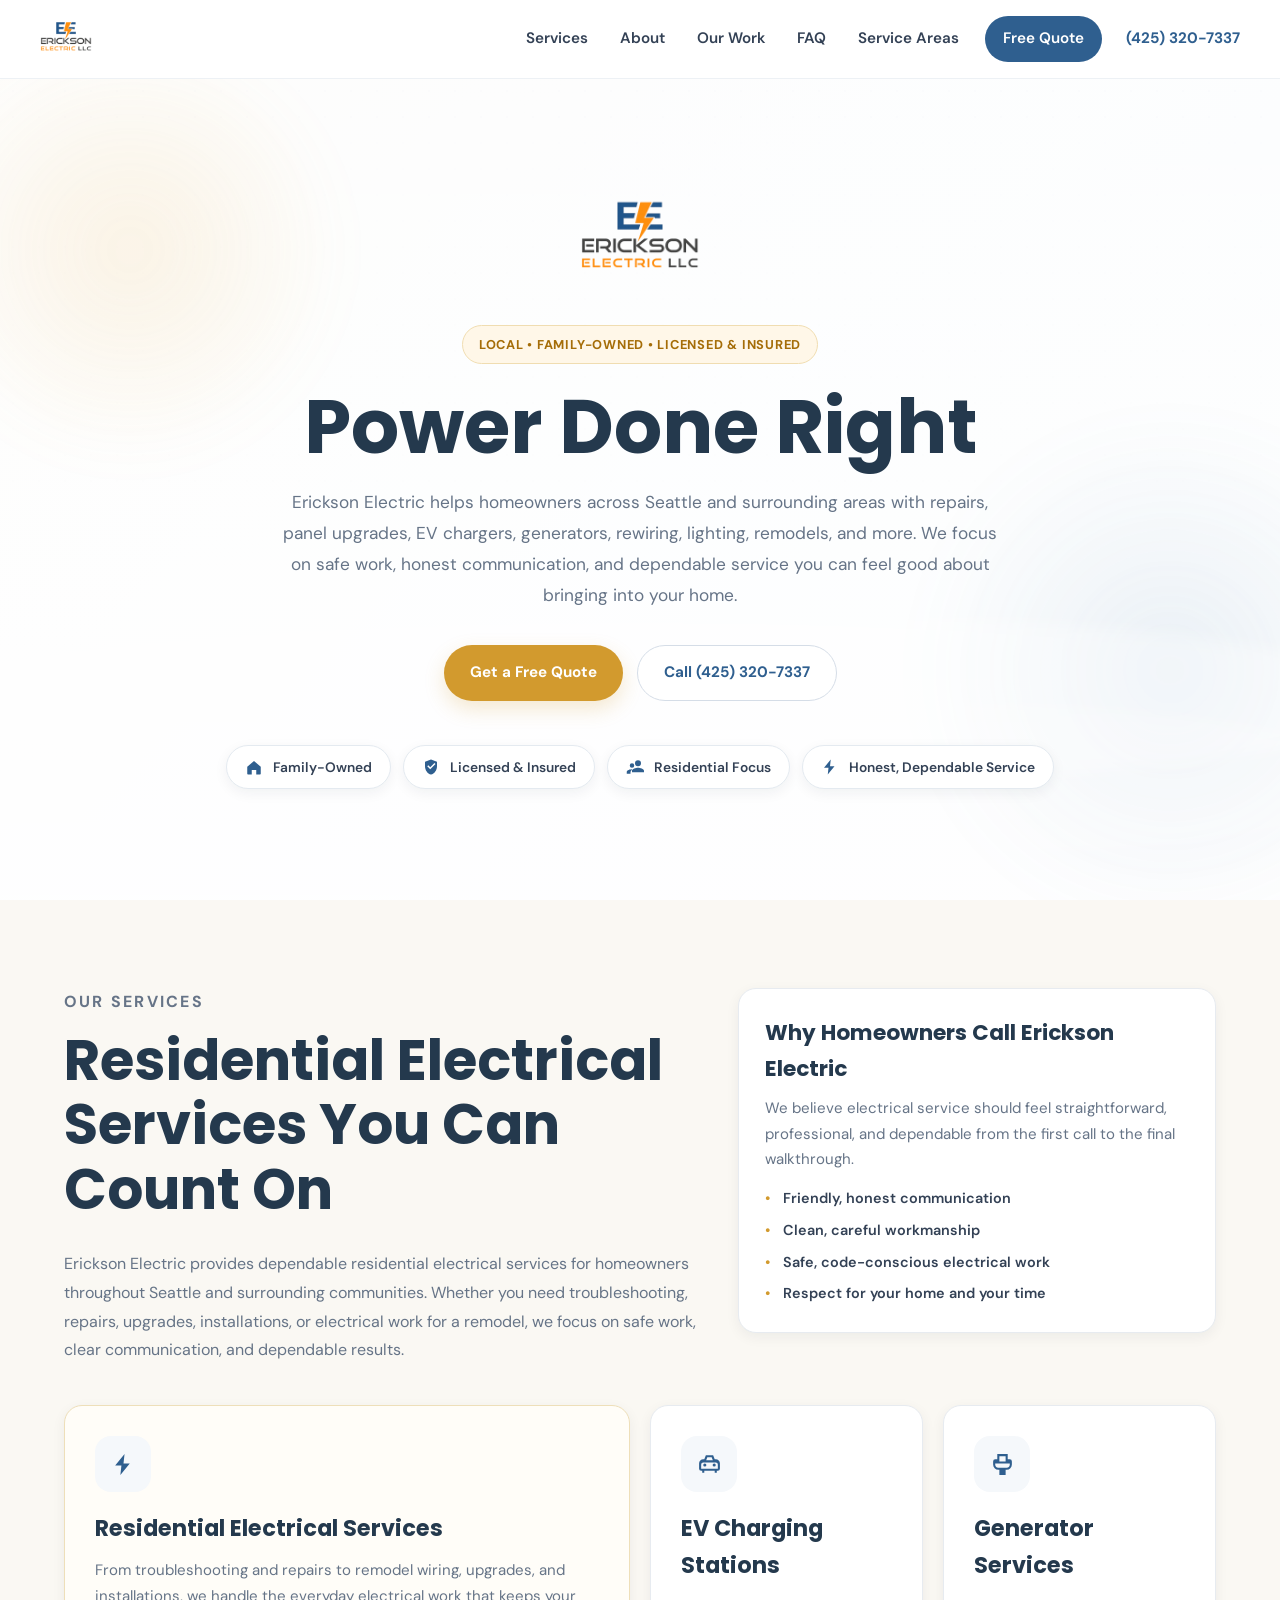
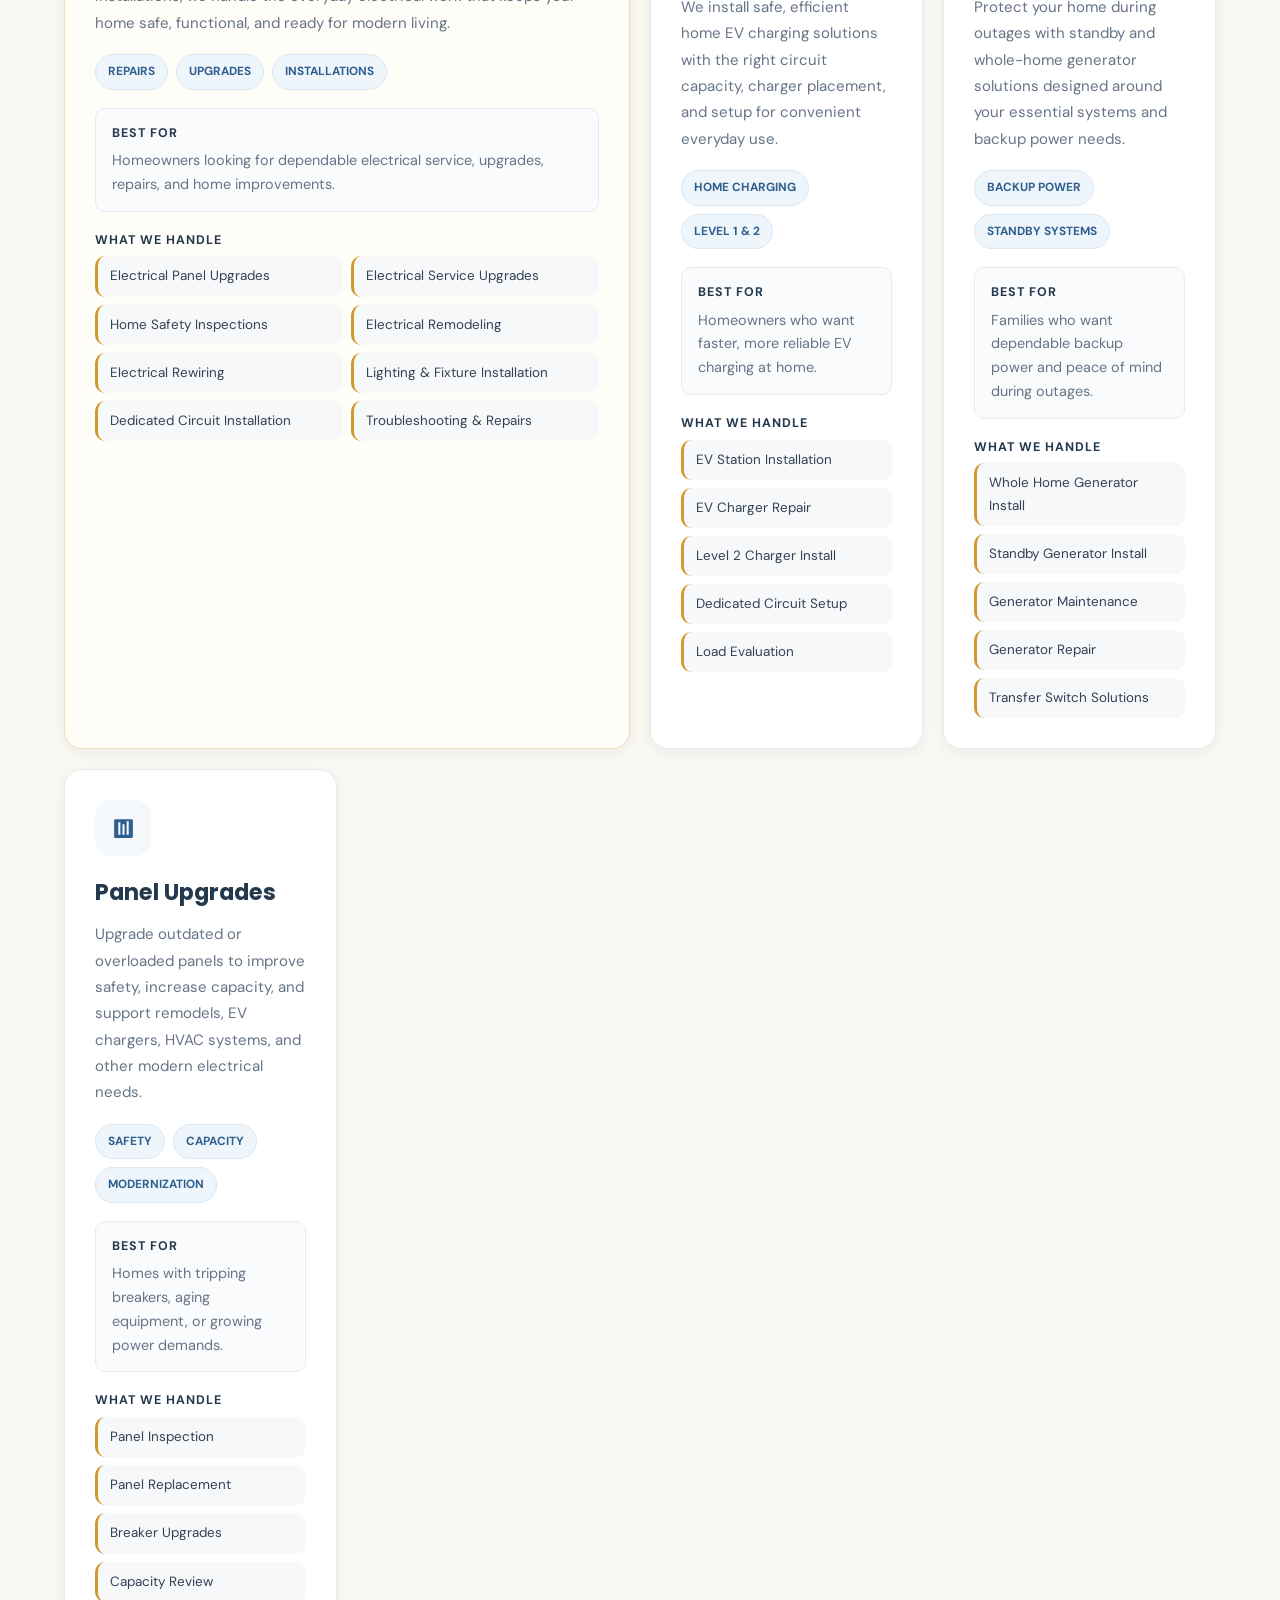
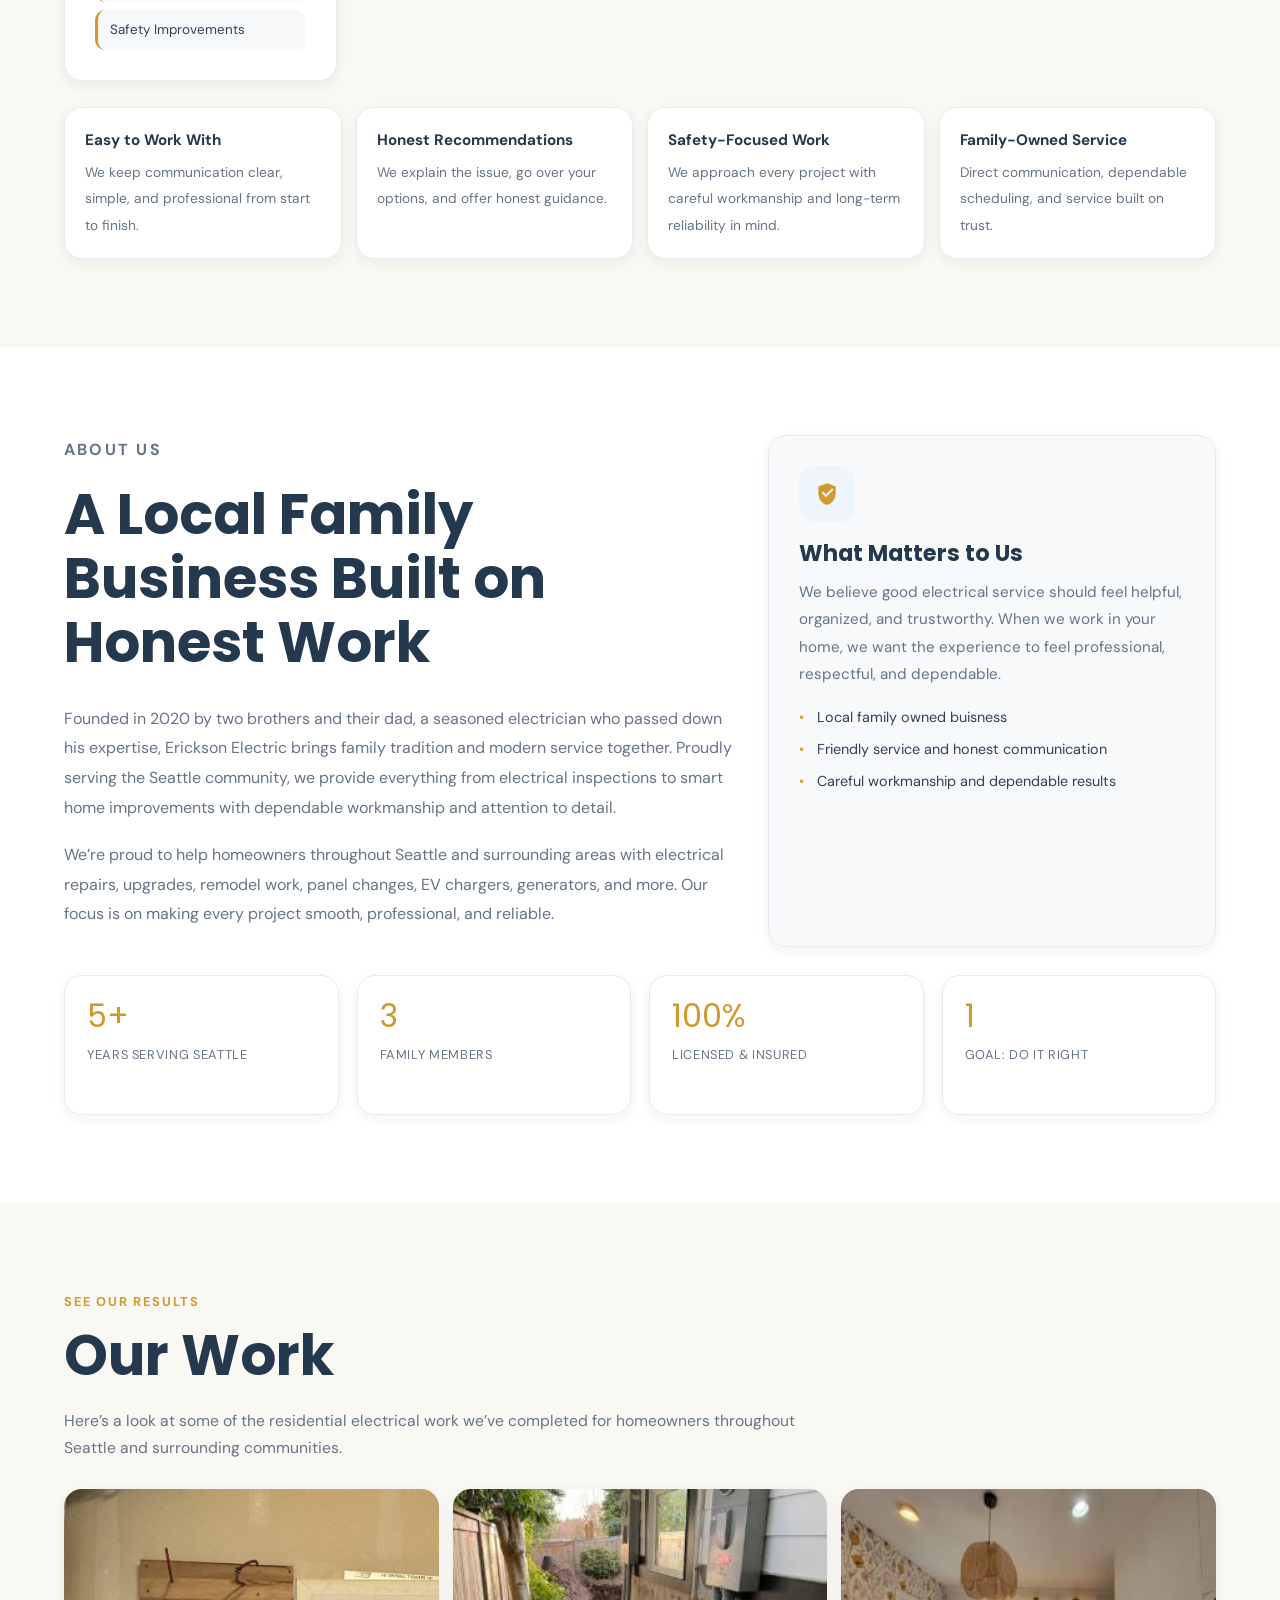
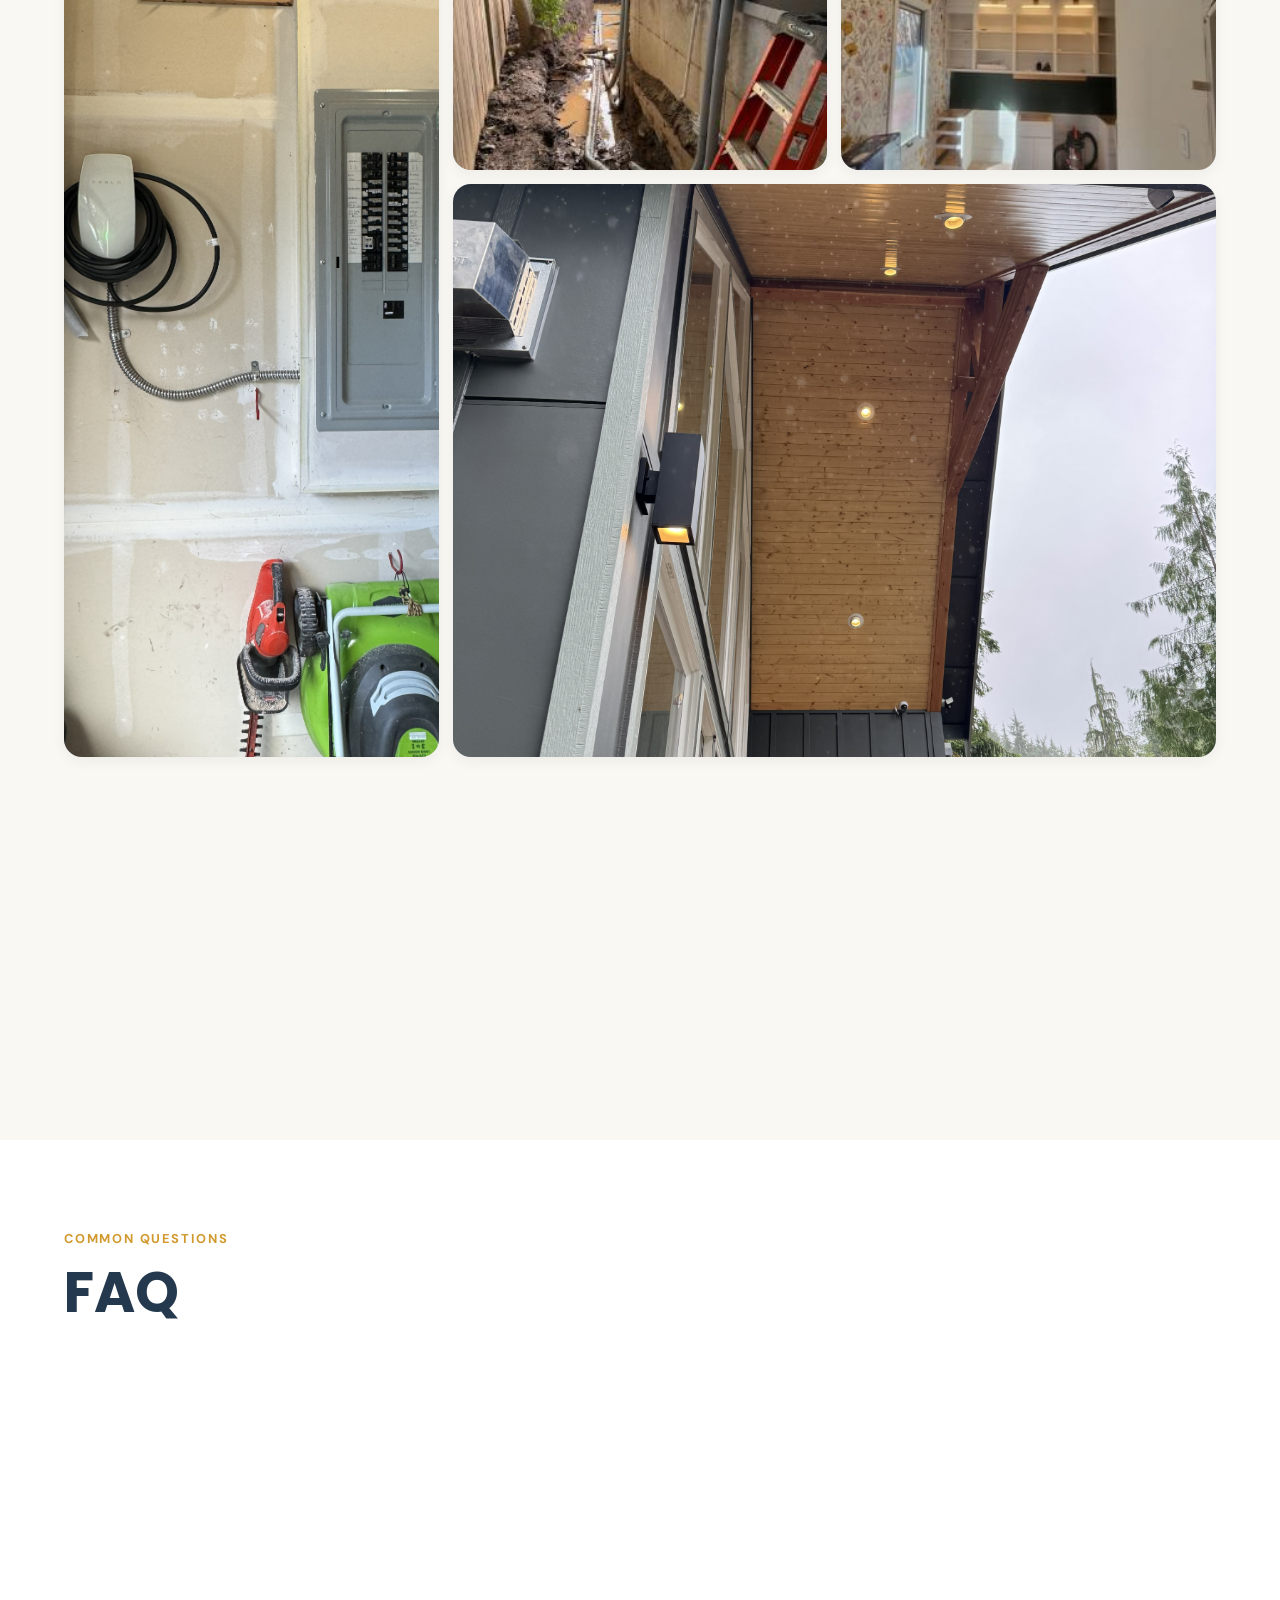
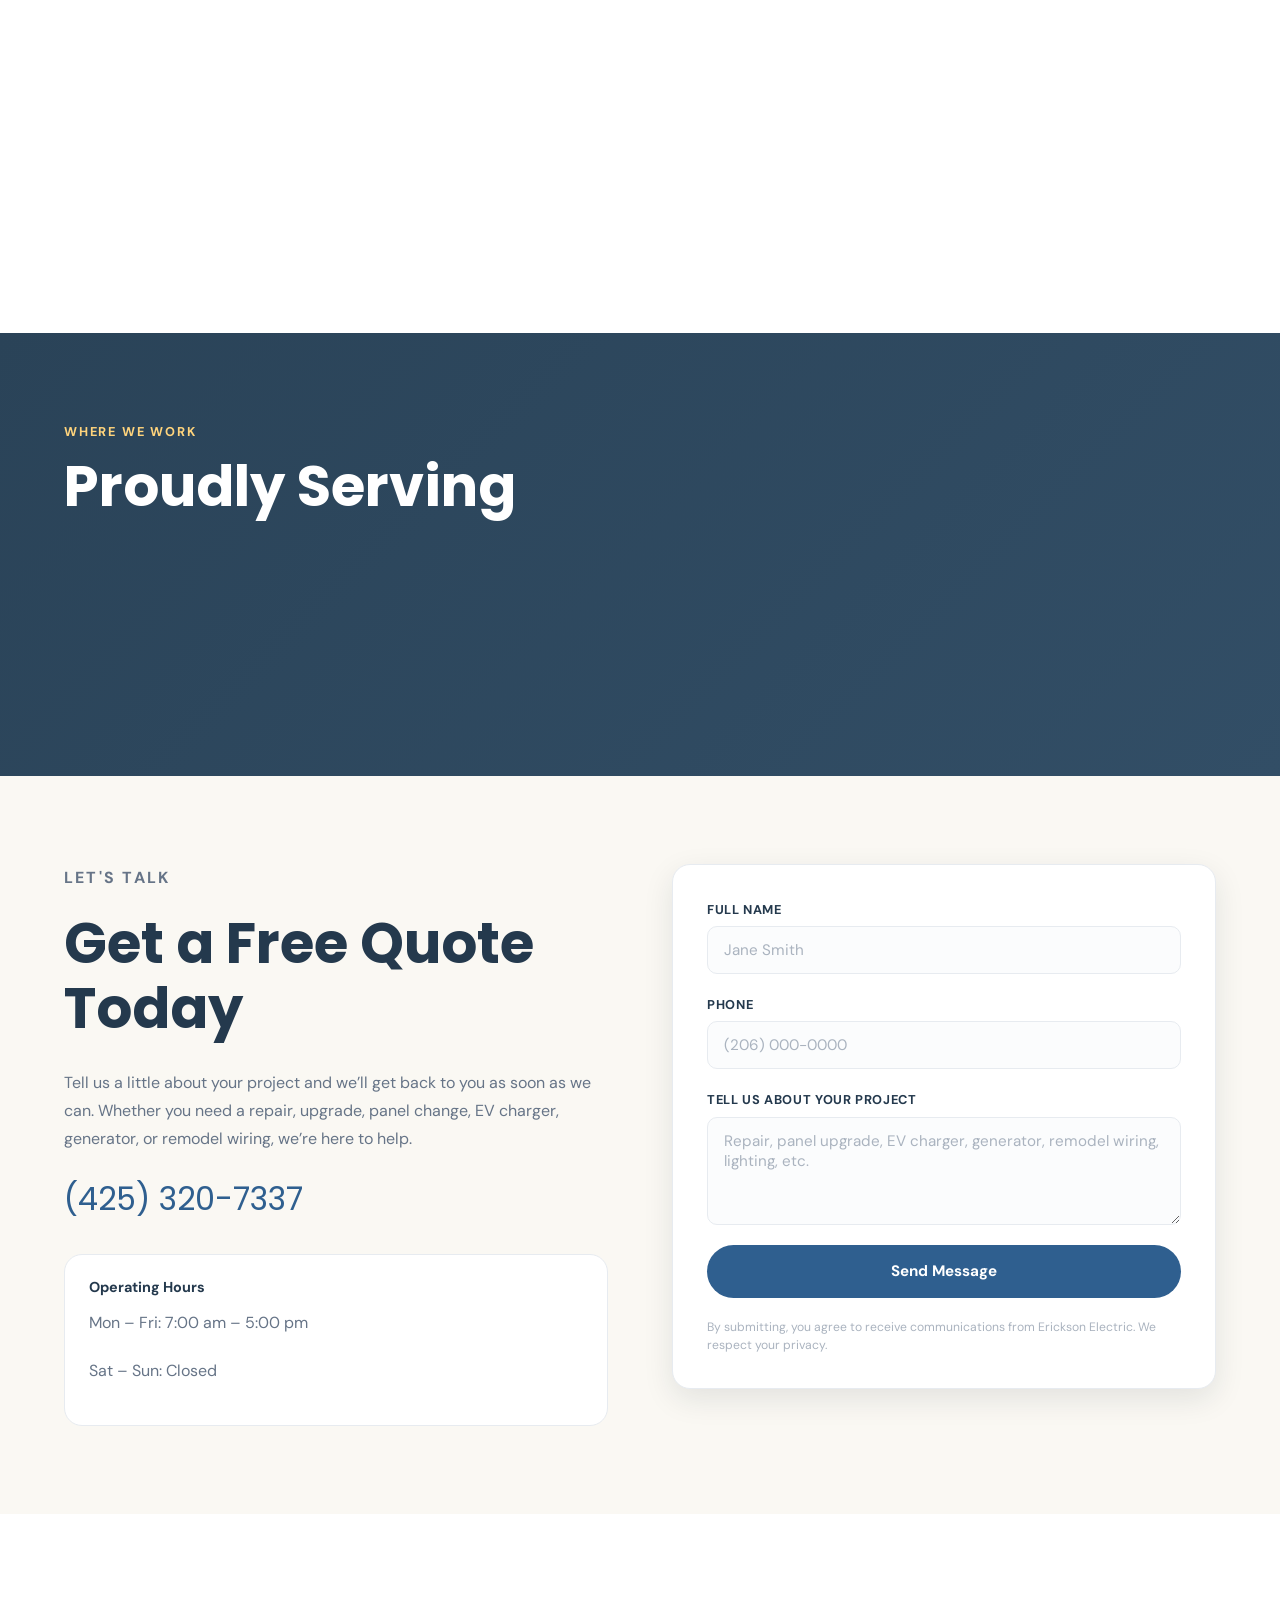
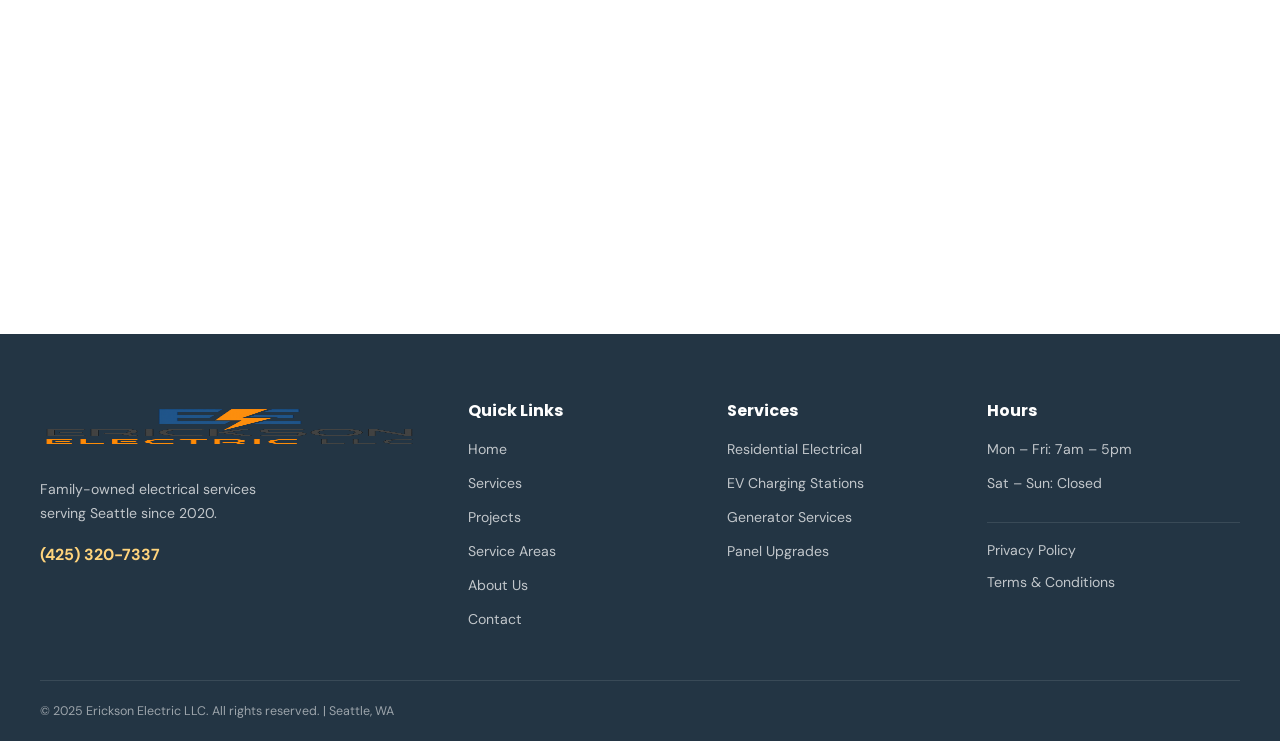
==== commit 56b89e69: "Update index.html" ====
--- a/index.html
+++ b/index.html
@@ -405,7 +405,7 @@
       <form
         class="contact-form"
         id="contactForm"
-        action="https://formsubmit.co/ajax/houstondrawson8@gmail.com"
+        action="https://formsubmit.co/ajax/ericksonelectricllc07@gmail.com"
         method="POST"
       >
         <input type="hidden" name="_subject" value="New Free Quote Request - Erickson Electric" />
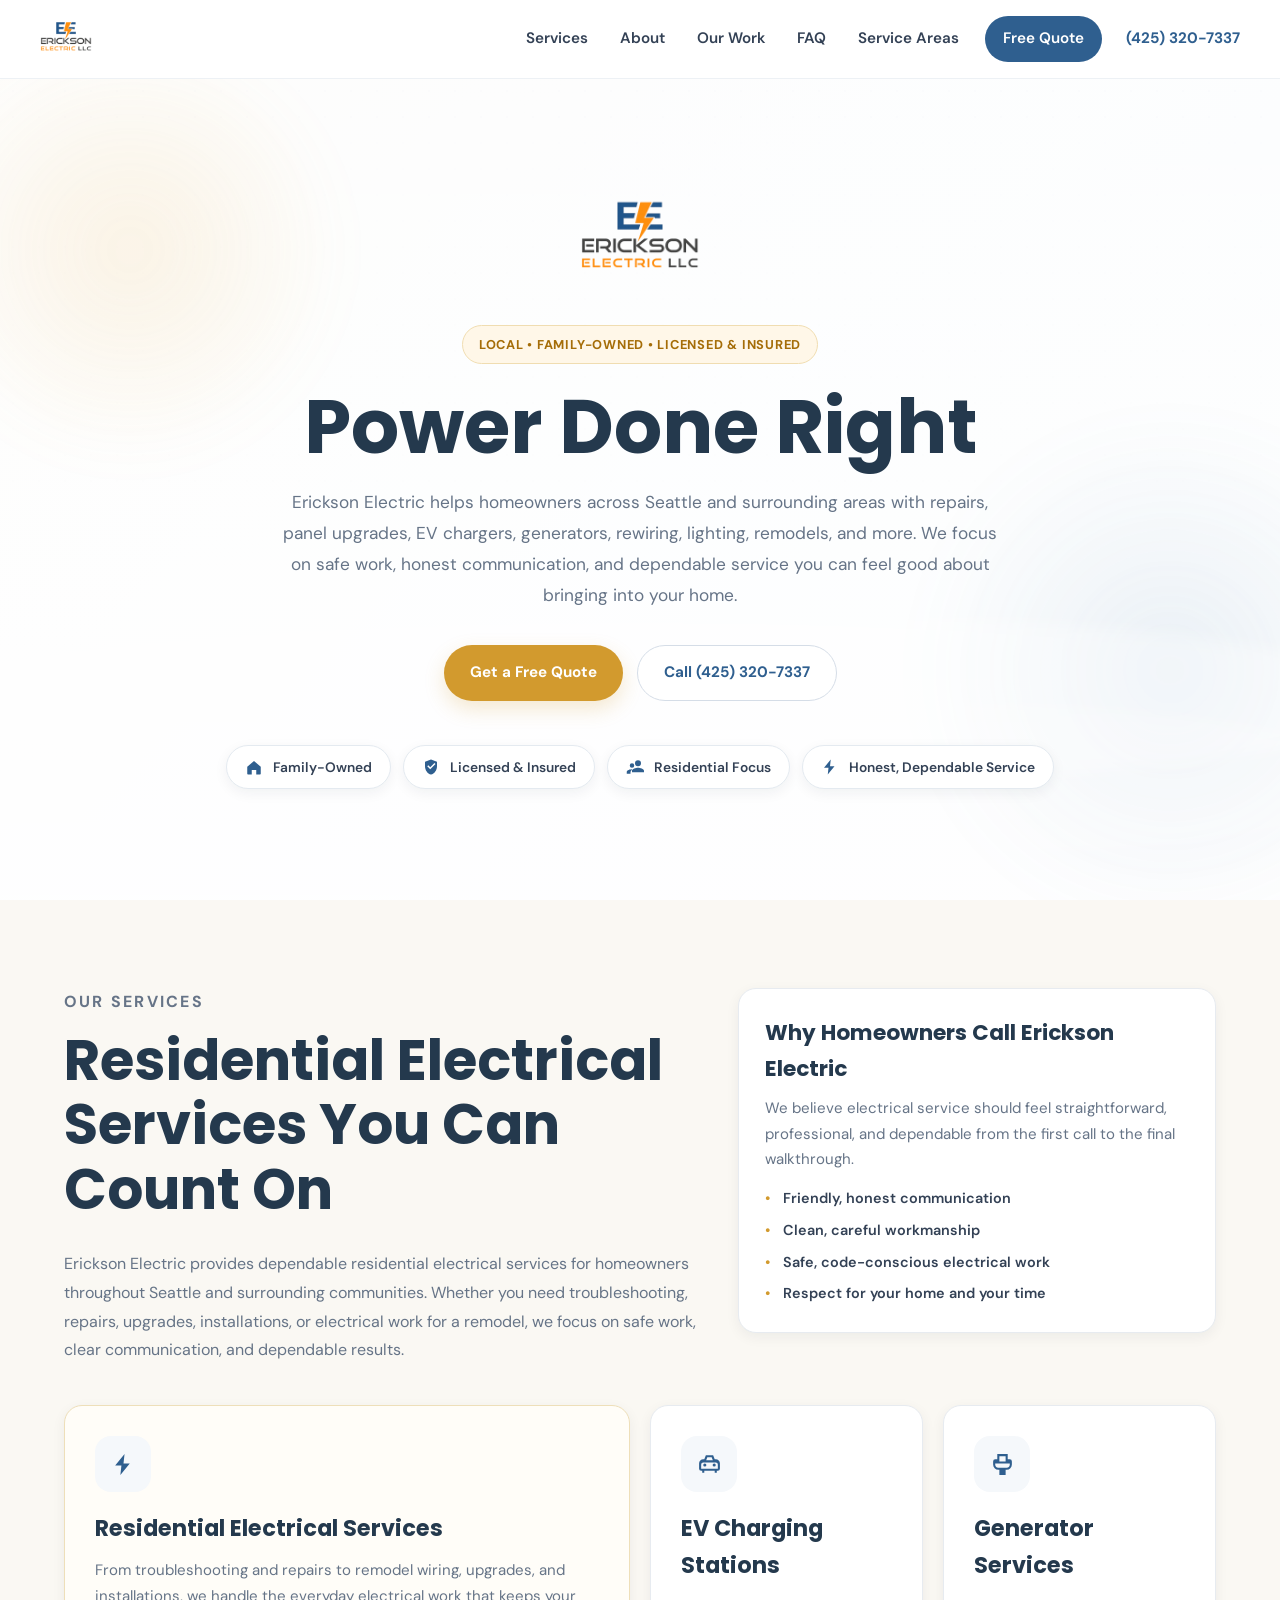
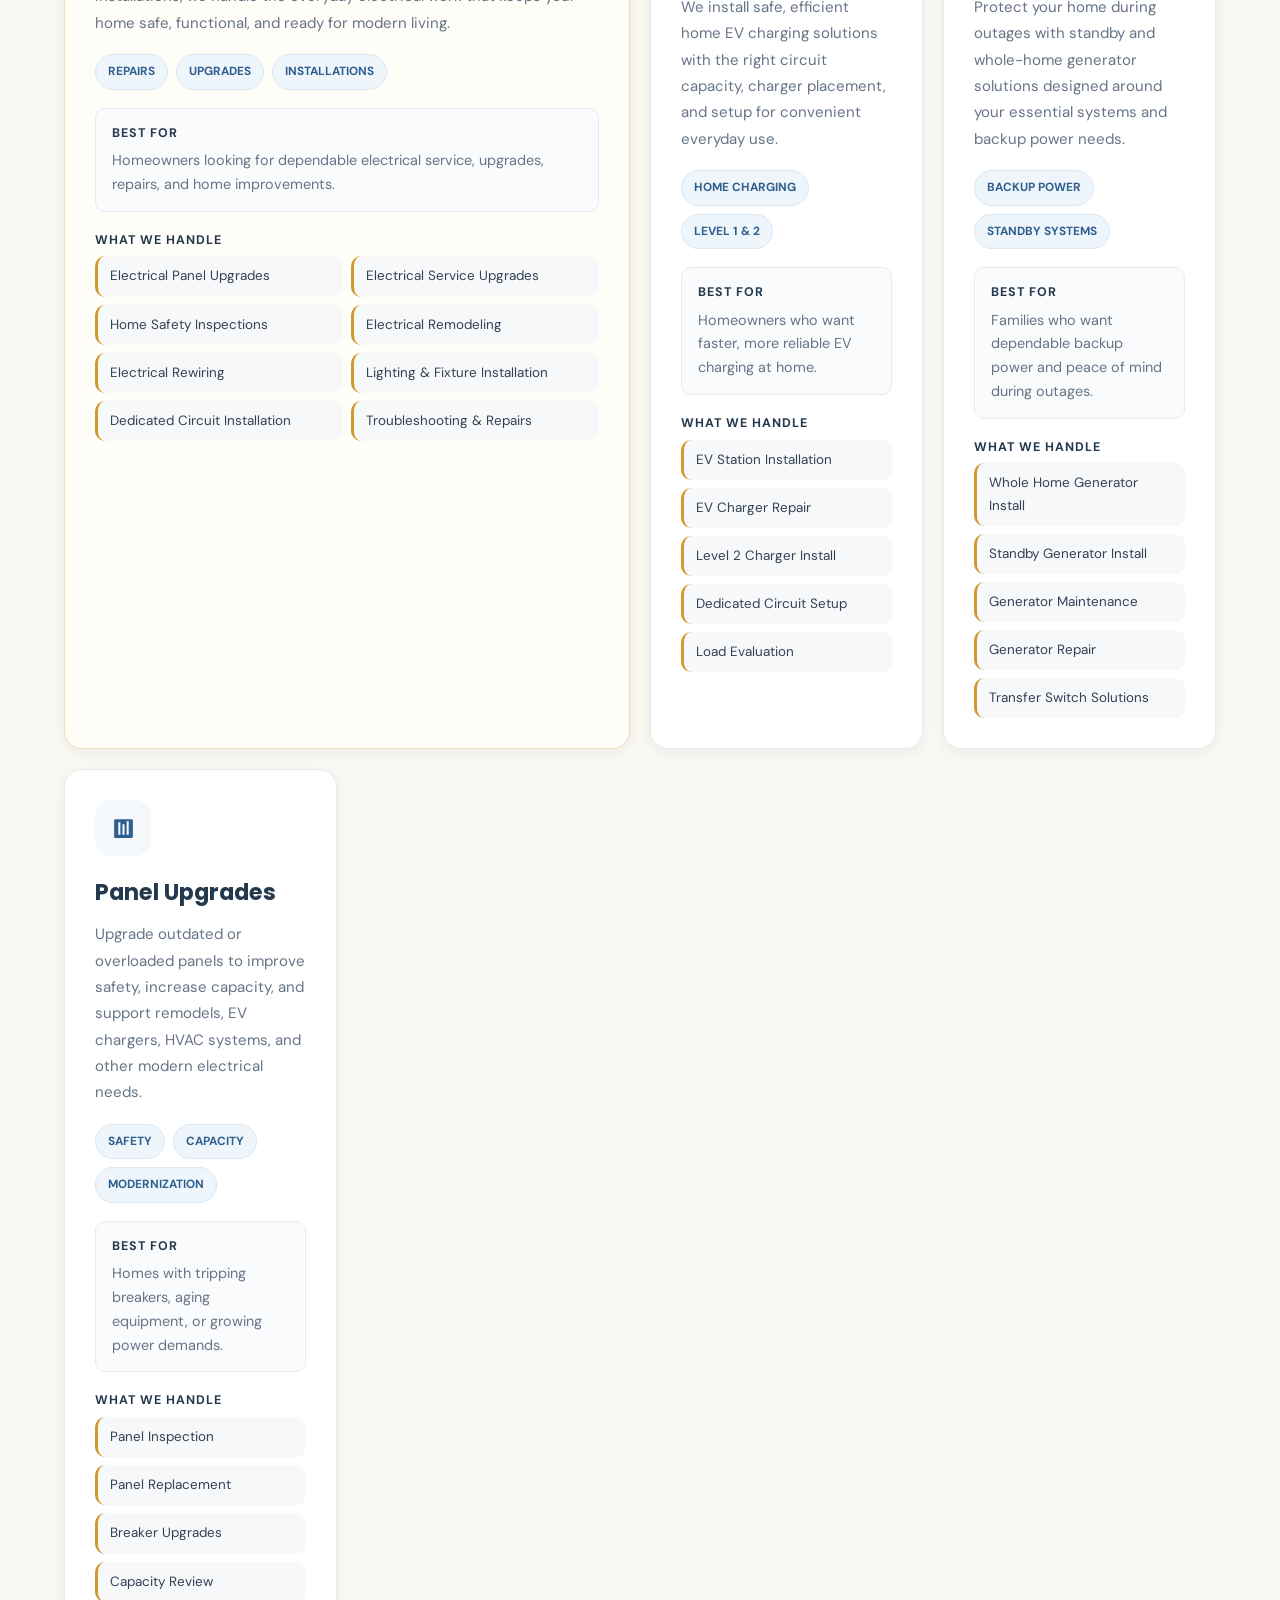
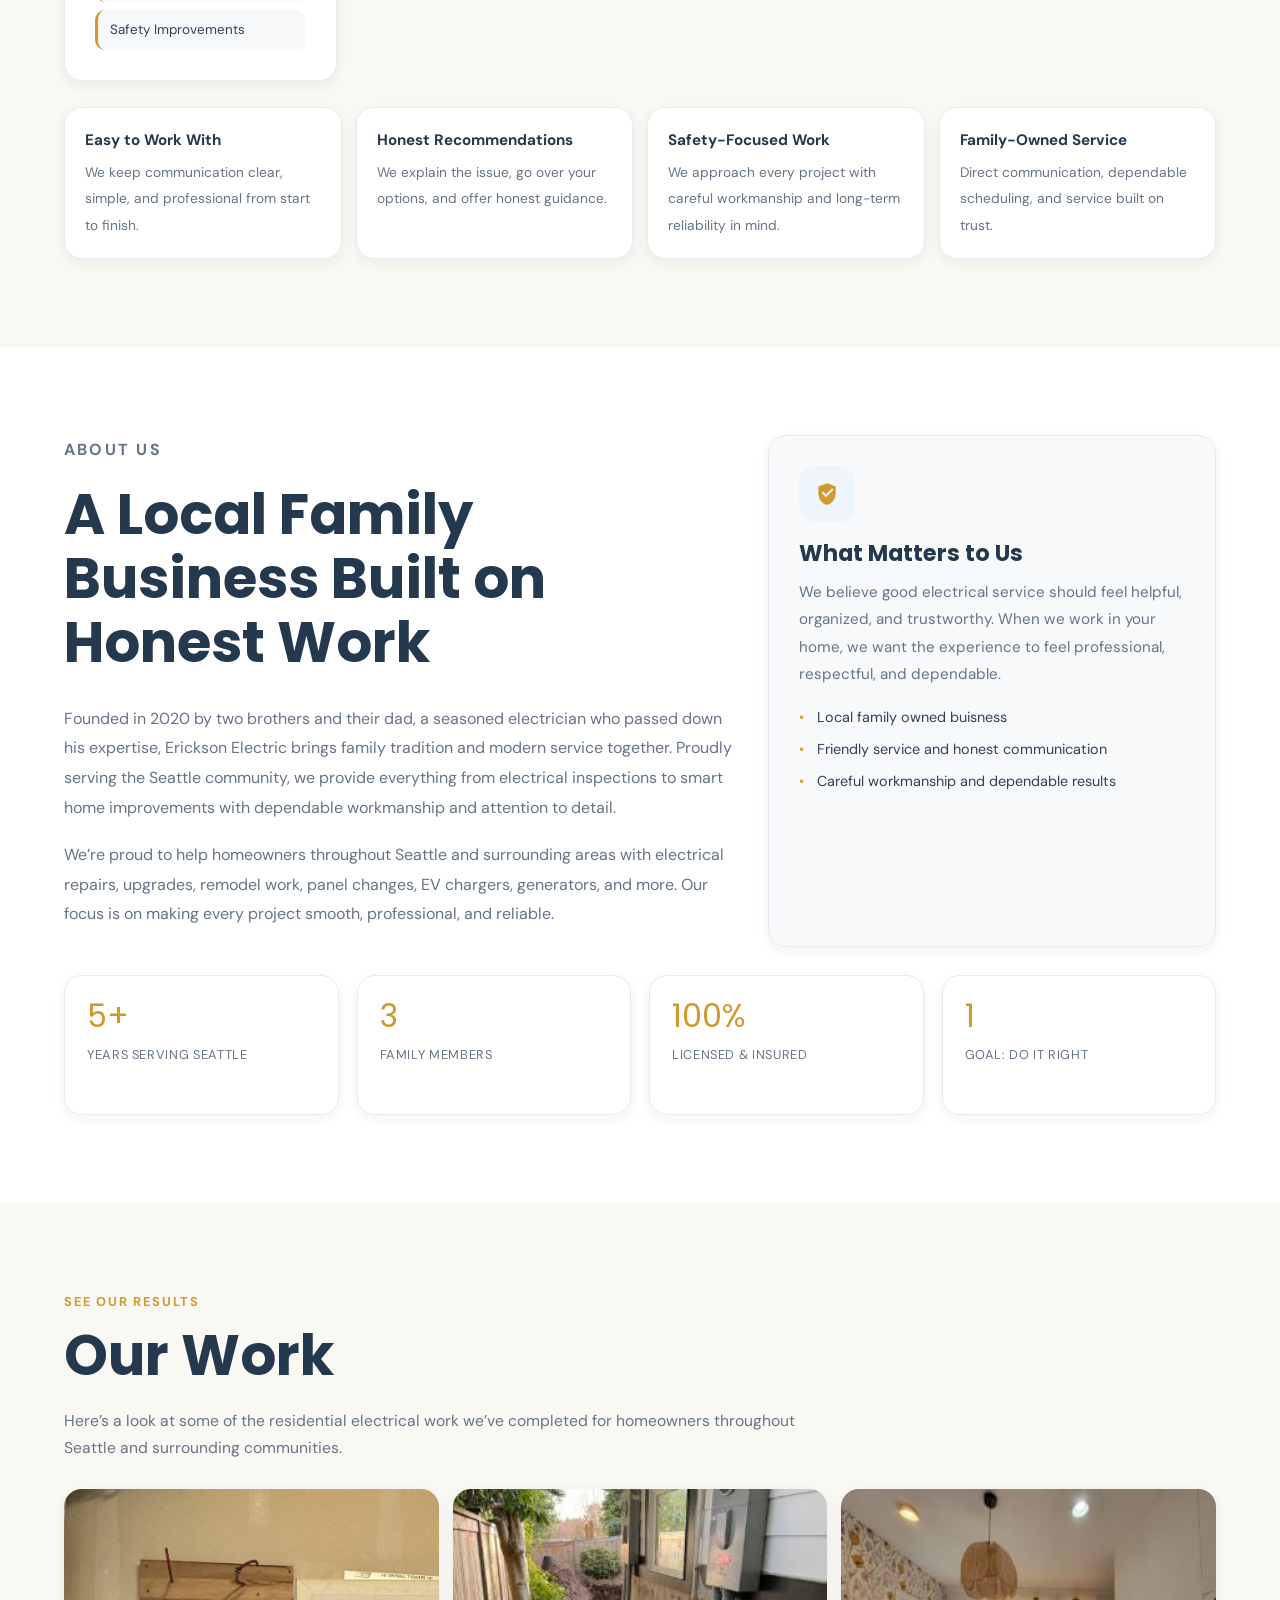
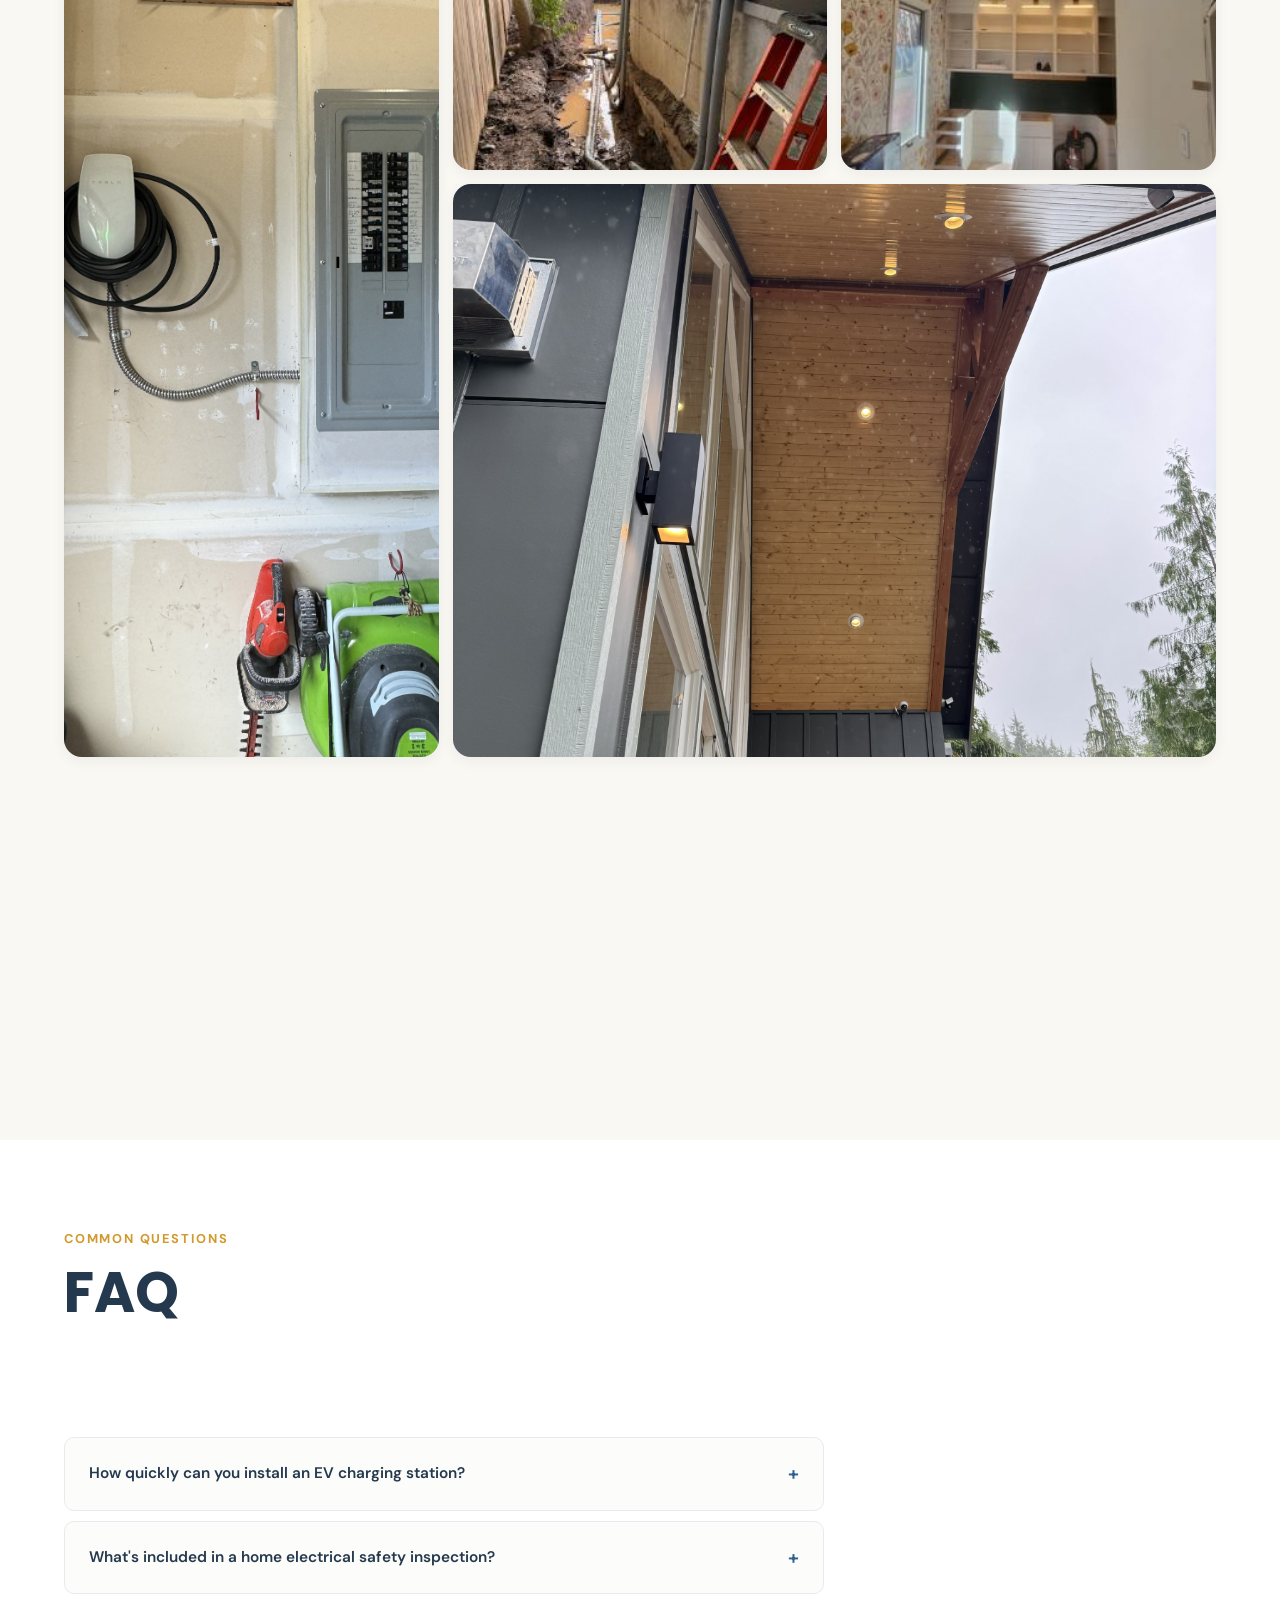
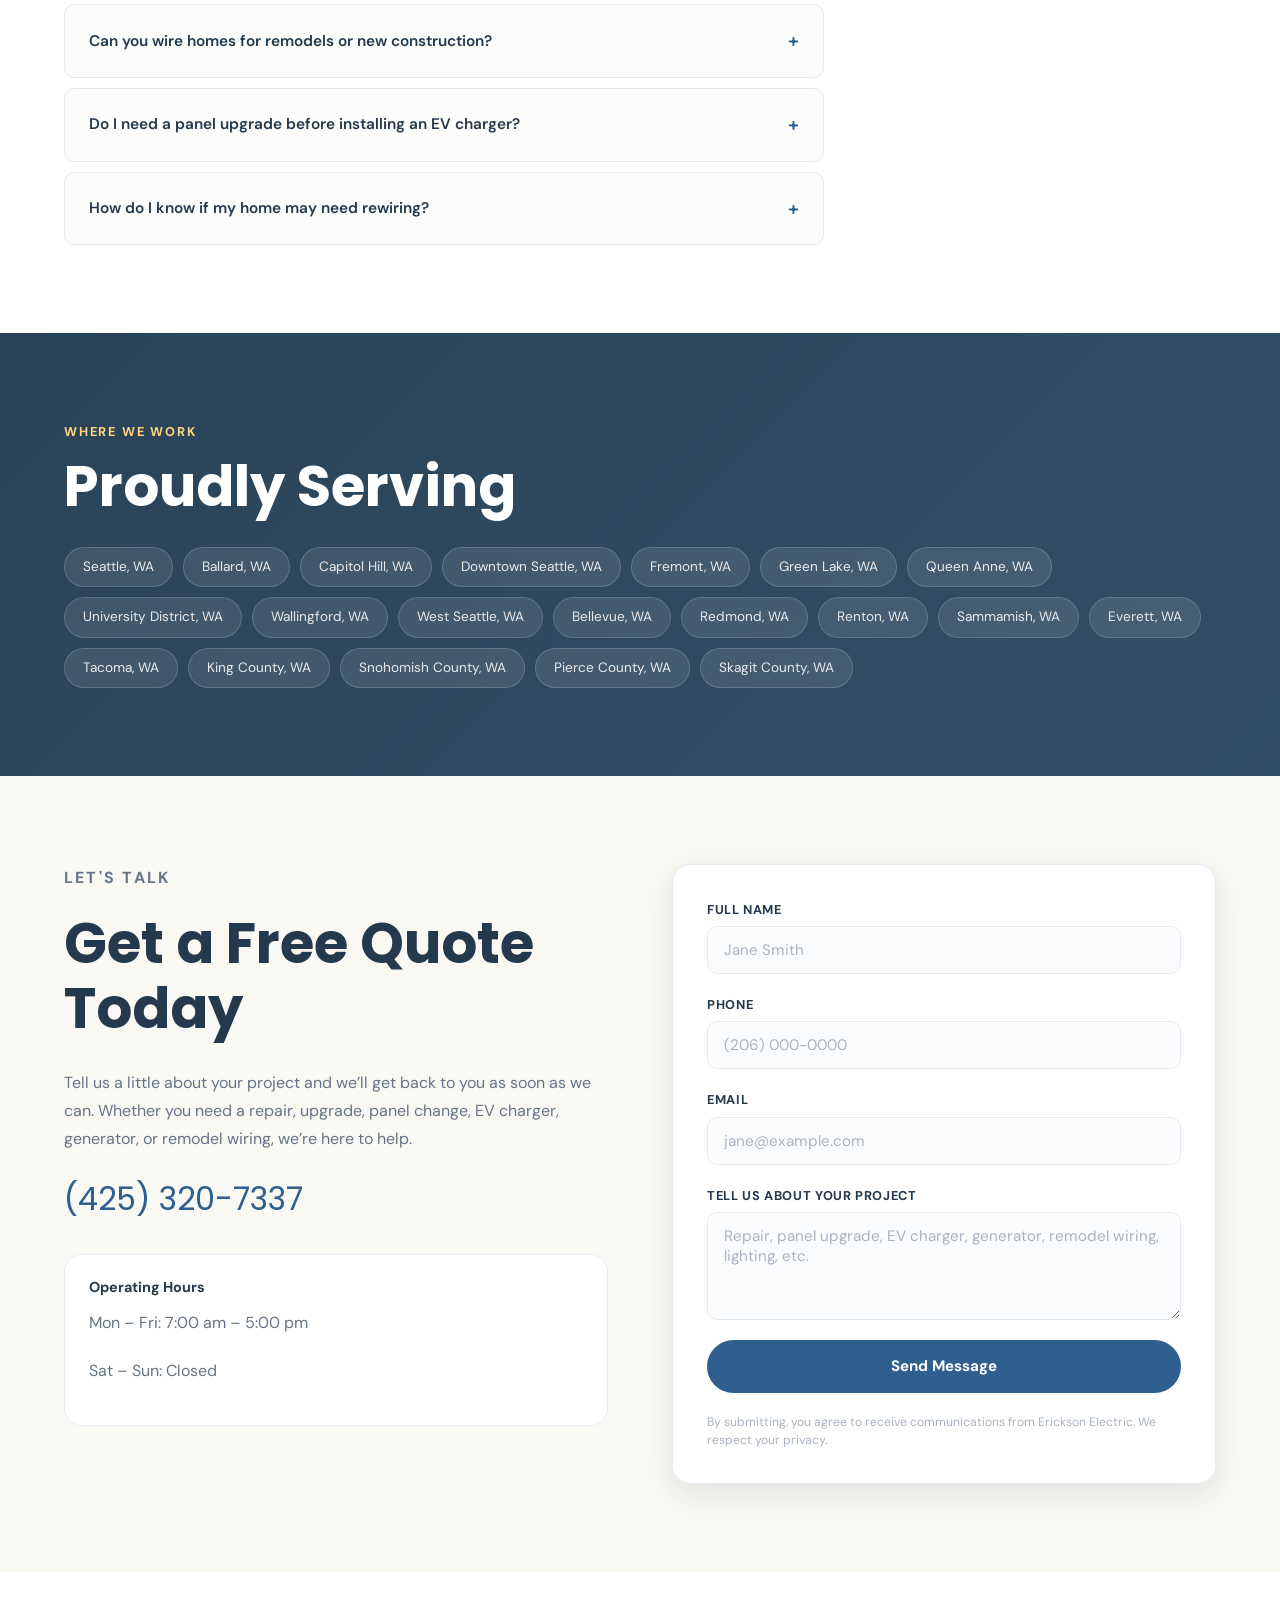
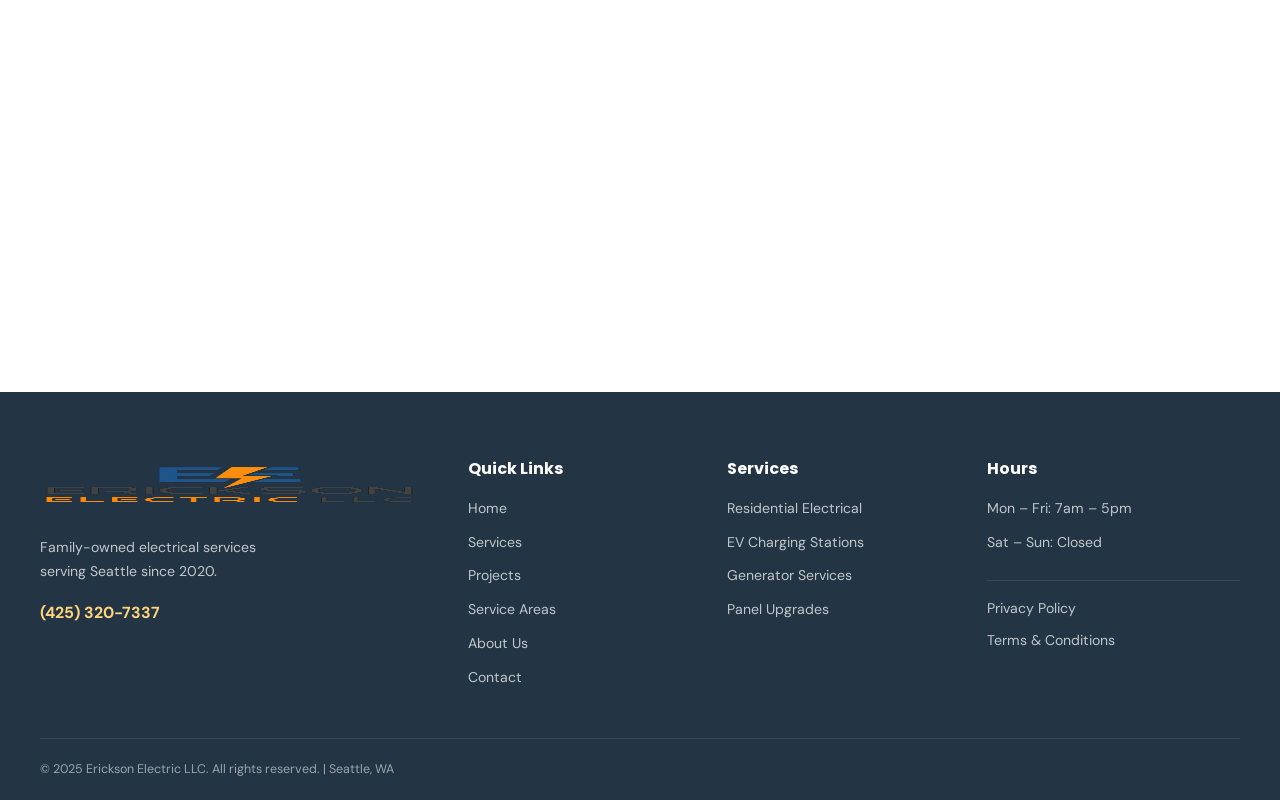
==== commit a1c74557: "Update index.html" ====
--- a/index.html
+++ b/index.html
@@ -119,6 +119,7 @@
           </ul>
         </aside>
       </div>
+
       <div class="services-grid">
         <article class="service-card service-card--featured">
           <div class="service-card-icon">
@@ -153,6 +154,7 @@
             <li>Troubleshooting &amp; Repairs</li>
           </ul>
         </article>
+
         <article class="service-card">
           <div class="service-card-icon">
             <svg viewBox="0 0 24 24" aria-hidden="true"><path d="M17 7h1a4 4 0 0 1 4 4v5a2 2 0 0 1-2 2h-1v2h-2v-2H7v2H5v-2H4a2 2 0 0 1-2-2v-5a4 4 0 0 1 4-4h1l1.5-4h7ZM9.93 5 8.8 8h6.4L14.07 5ZM6 10a2 2 0 0 0-2 2v4h16v-4a2 2 0 0 0-2-2Zm1.5 4A1.5 1.5 0 1 1 9 12.5 1.5 1.5 0 0 1 7.5 14Zm9 0a1.5 1.5 0 1 1 1.5-1.5 1.5 1.5 0 0 1-1.5 1.5Z"/></svg>
@@ -181,6 +183,7 @@
             <li>Load Evaluation</li>
           </ul>
         </article>
+
         <article class="service-card">
           <div class="service-card-icon">
             <svg viewBox="0 0 24 24" aria-hidden="true"><path d="M7 2h10v5h2a2 2 0 0 1 2 2v3a5 5 0 0 1-5 5h-1v5H9v-5H8a5 5 0 0 1-5-5V9a2 2 0 0 1 2-2h2Zm2 2v5h6V4Zm-4 7v1a3 3 0 0 0 3 3h8a3 3 0 0 0 3-3v-1Z"/></svg>
@@ -209,6 +212,7 @@
             <li>Transfer Switch Solutions</li>
           </ul>
         </article>
+
         <article class="service-card">
           <div class="service-card-icon">
             <svg viewBox="0 0 24 24" aria-hidden="true"><path d="M4 3h16a1 1 0 0 1 1 1v16a1 1 0 0 1-1 1H4a1 1 0 0 1-1-1V4a1 1 0 0 1 1-1Zm3 3v12h2V6Zm4 2v10h2V8Zm4-3v13h2V5Z"/></svg>
@@ -239,6 +243,7 @@
           </ul>
         </article>
       </div>
+
       <div class="services-benefits">
         <div class="services-benefit">
           <strong>Easy to Work With</strong>
@@ -267,8 +272,8 @@
           <p class="section-label">About Us</p>
           <h2 class="section-title">A Local Family Business Built on Honest Work</h2>
           <p>
-            Founded in 2020 by two brothers and their dad, a seasoned electrician who passed down his expertise, 
-            Erickson Electric brings family tradition and modern service together. Proudly serving the Seattle community, 
+            Founded in 2020 by two brothers and their dad, a seasoned electrician who passed down his expertise,
+            Erickson Electric brings family tradition and modern service together. Proudly serving the Seattle community,
             we provide everything from electrical inspections to smart home improvements with dependable workmanship and attention to detail.
           </p>
           <p>
@@ -415,10 +420,17 @@
           <label for="name">Full Name</label>
           <input type="text" id="name" name="name" required placeholder="Jane Smith" />
         </div>
+
         <div class="form-group">
           <label for="phone">Phone</label>
-          <input type="tel" id="phone" name="phone" placeholder="(206) 000-0000" />
-        </div>
+          <input type="tel" id="phone" name="phone" required placeholder="(206) 000-0000" />
+        </div>
+
+        <div class="form-group">
+          <label for="email">Email</label>
+          <input type="email" id="email" name="email" placeholder="jane@example.com" />
+        </div>
+
         <div class="form-group">
           <label for="message">Tell Us About Your Project</label>
           <textarea
@@ -429,7 +441,9 @@
             placeholder="Repair, panel upgrade, EV charger, generator, remodel wiring, lighting, etc."
           ></textarea>
         </div>
+
         <button type="submit" class="btn btn-blue btn-full">Send Message</button>
+
         <p class="form-disclaimer">
           By submitting, you agree to receive communications from Erickson Electric. We respect your privacy.
         </p>
@@ -523,9 +537,7 @@
 
     contactForm.addEventListener('submit', async function (e) {
       e.preventDefault();
-
       formSuccess.style.display = 'none';
-
       const formData = new FormData(contactForm);
 
       try {
@@ -567,3 +579,4 @@
   </script>
 </body>
 </html>
+   
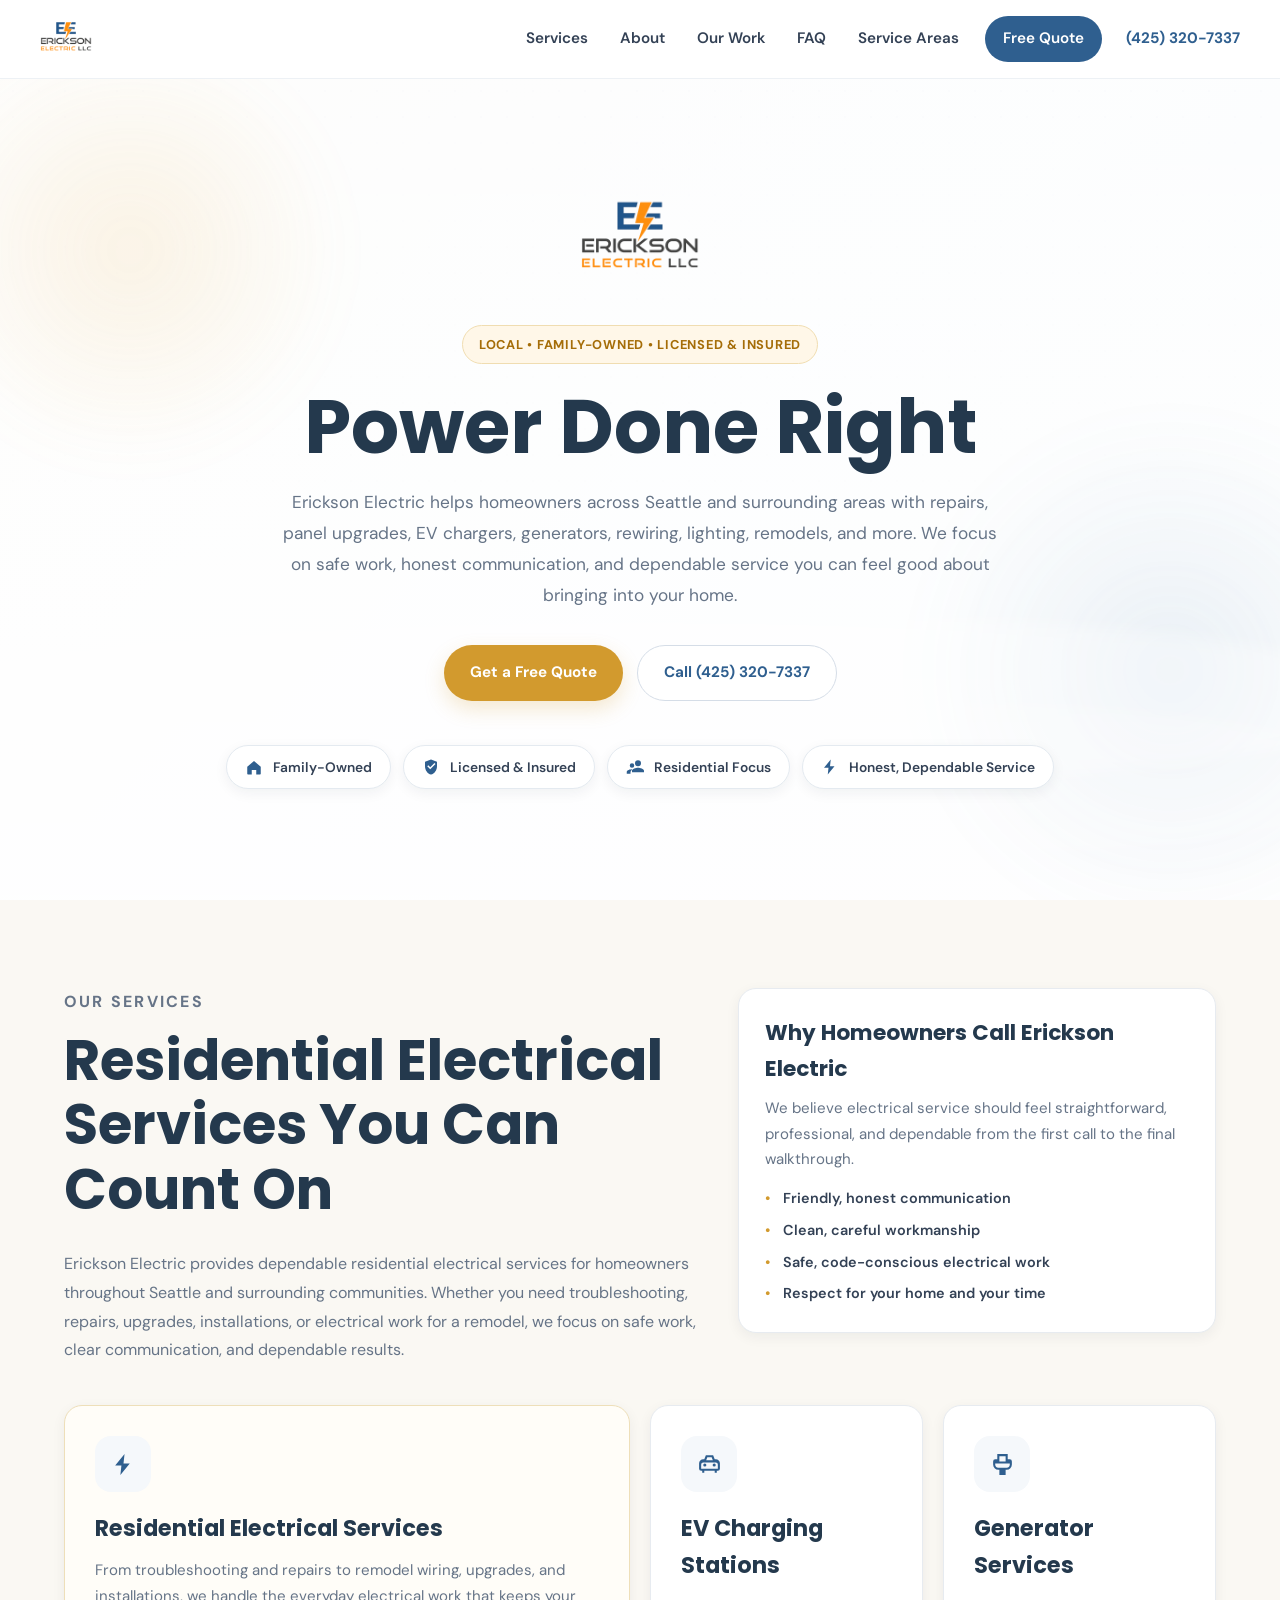
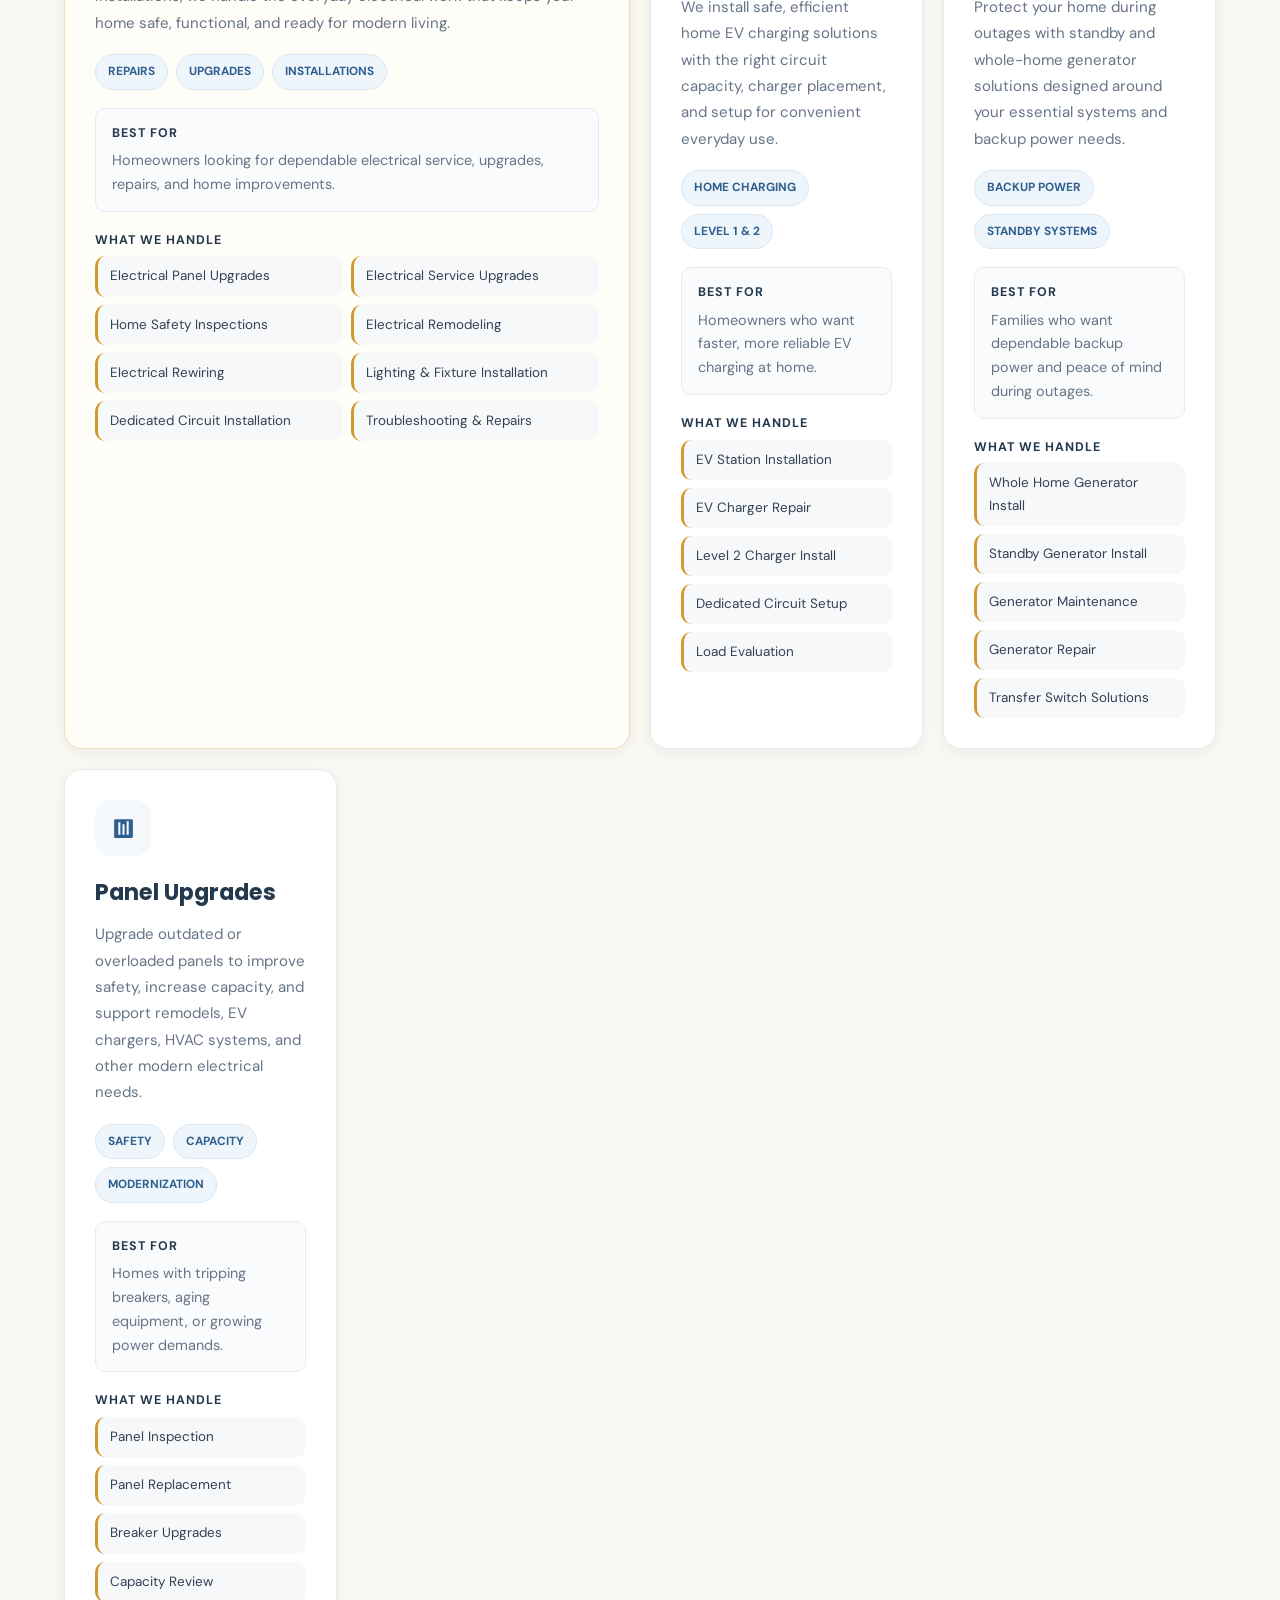
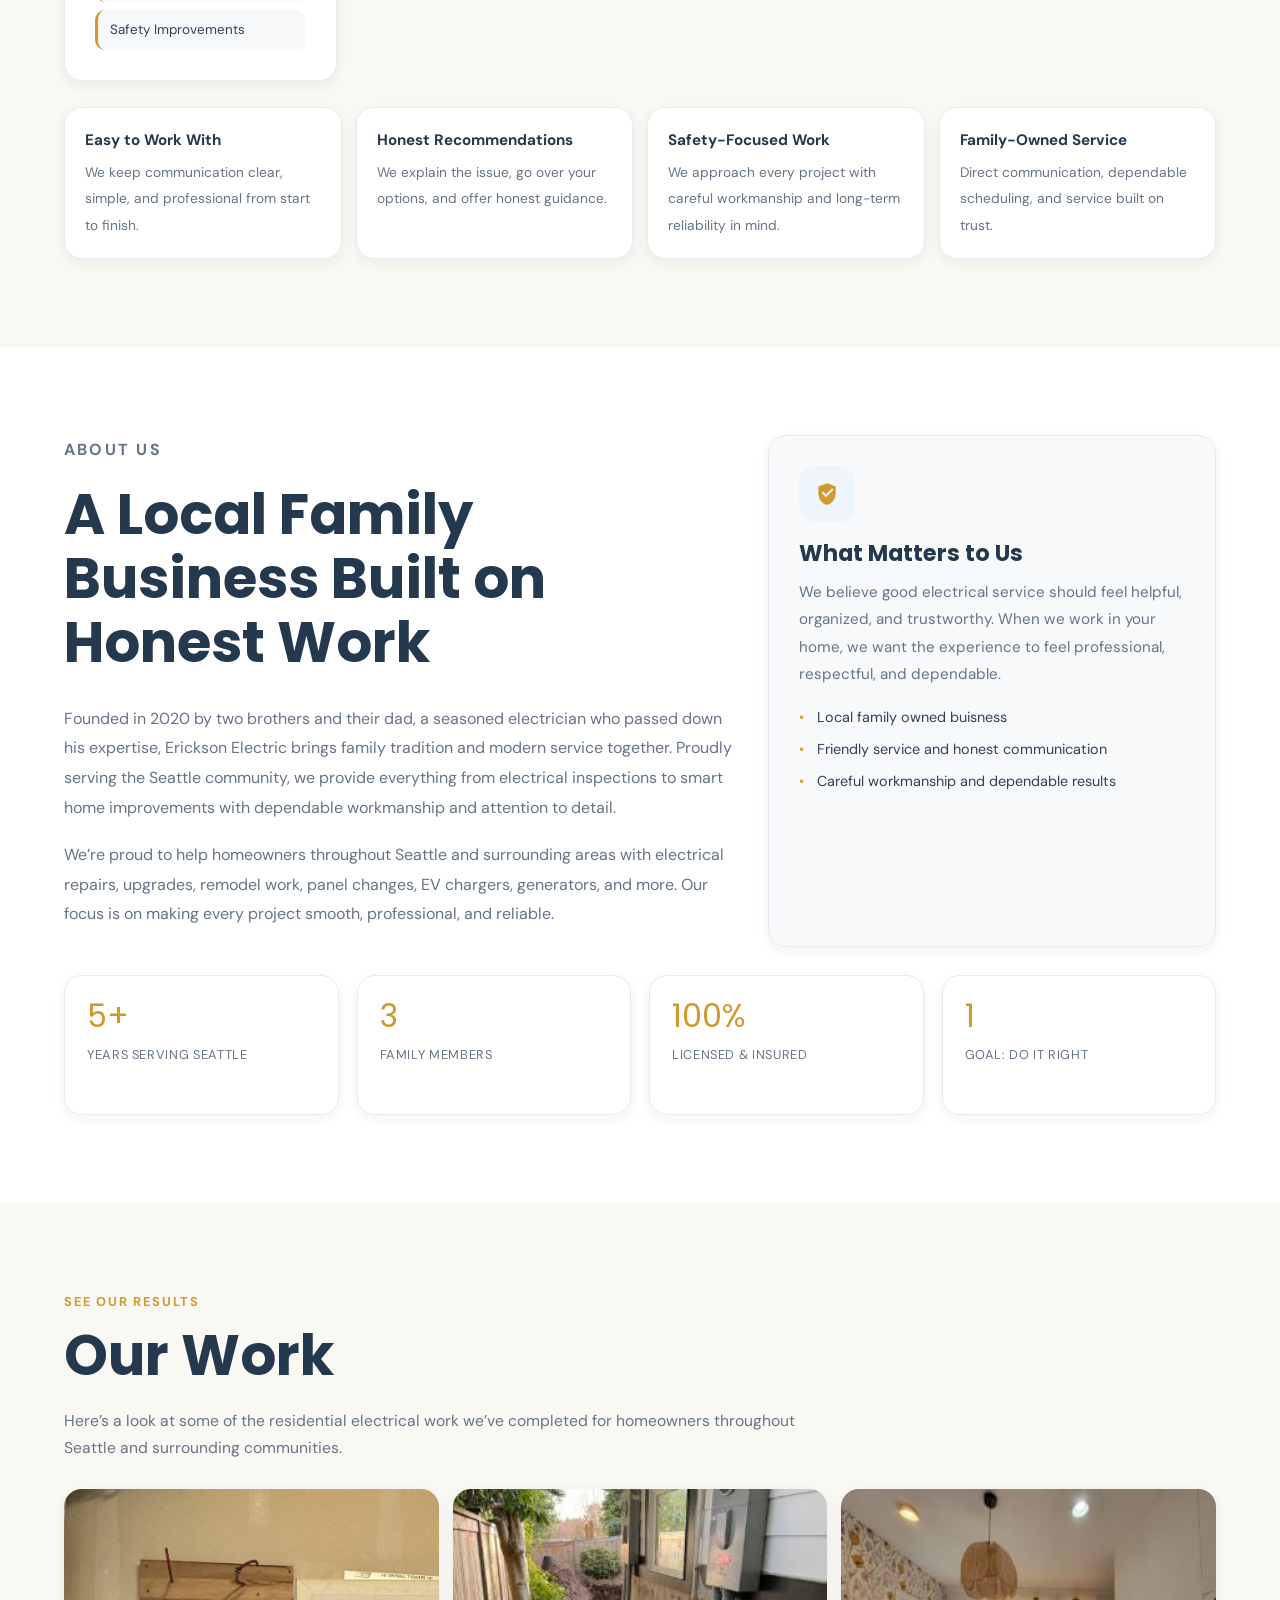
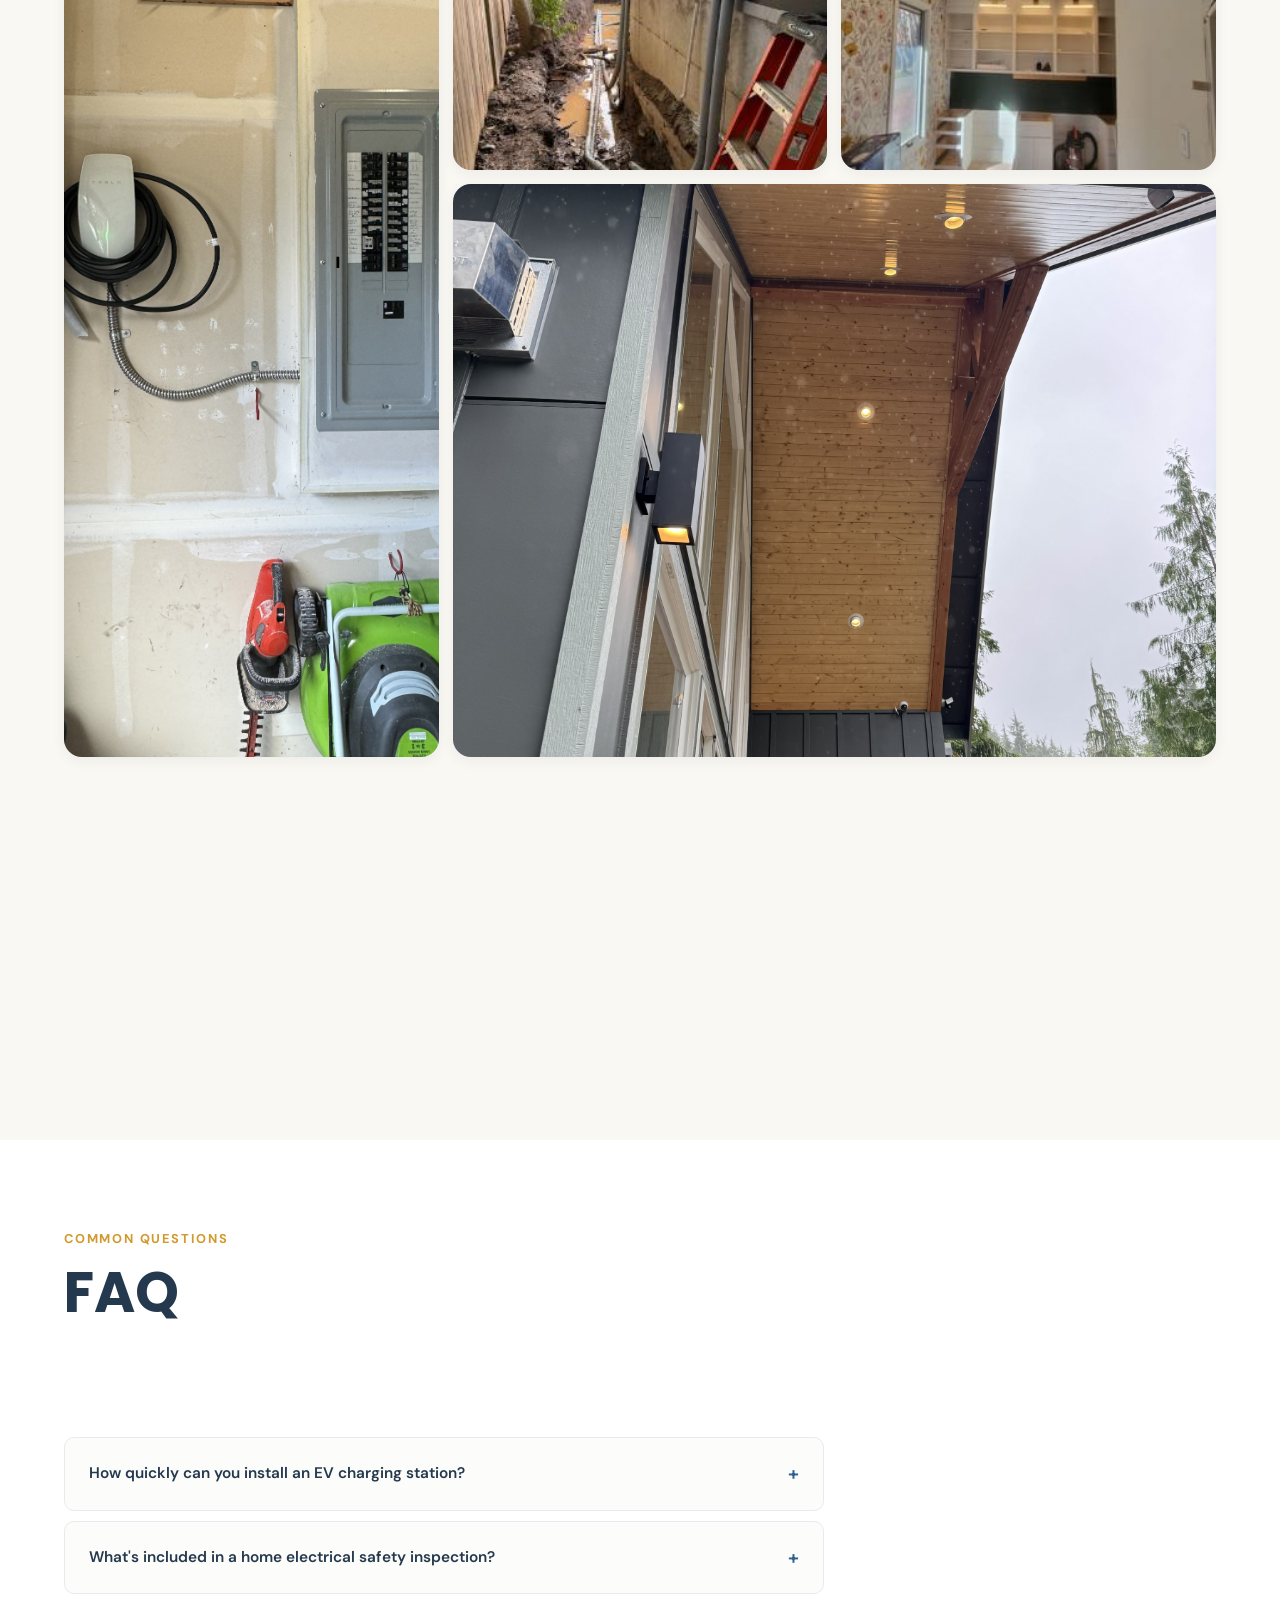
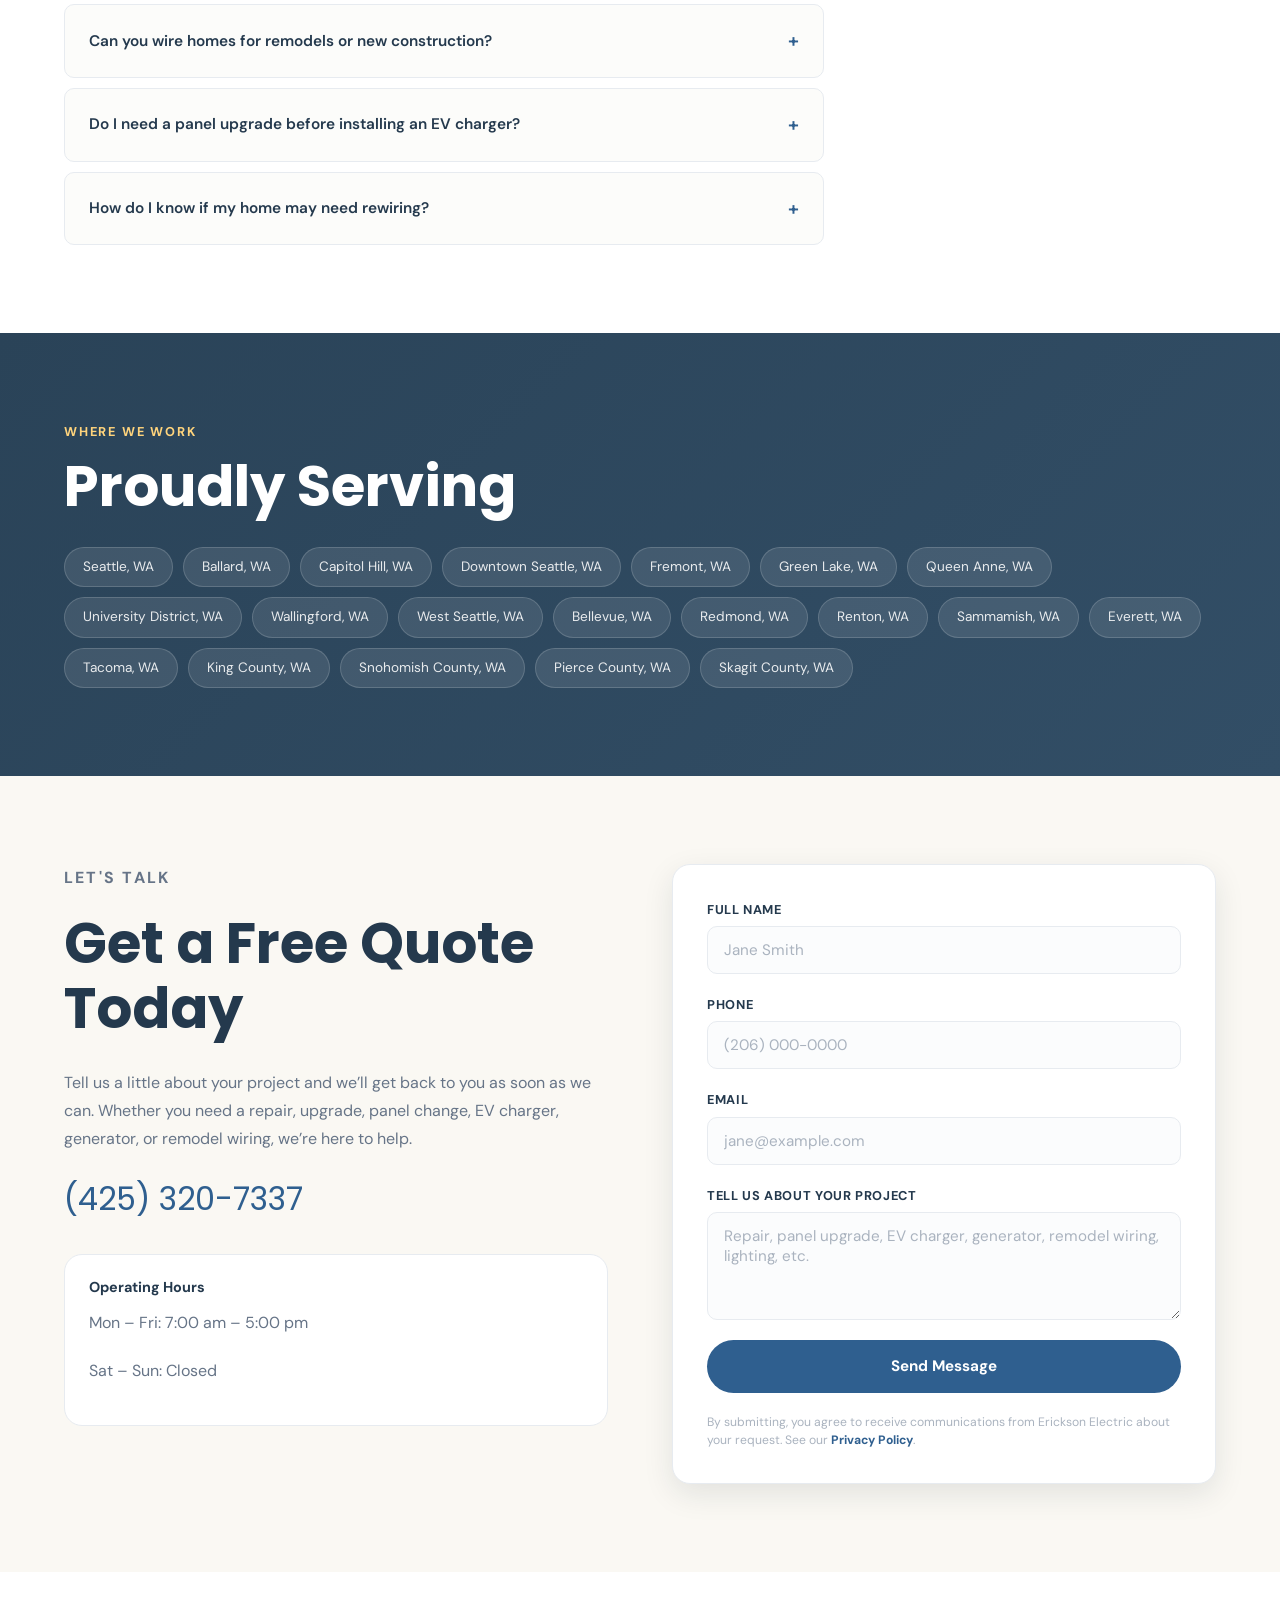
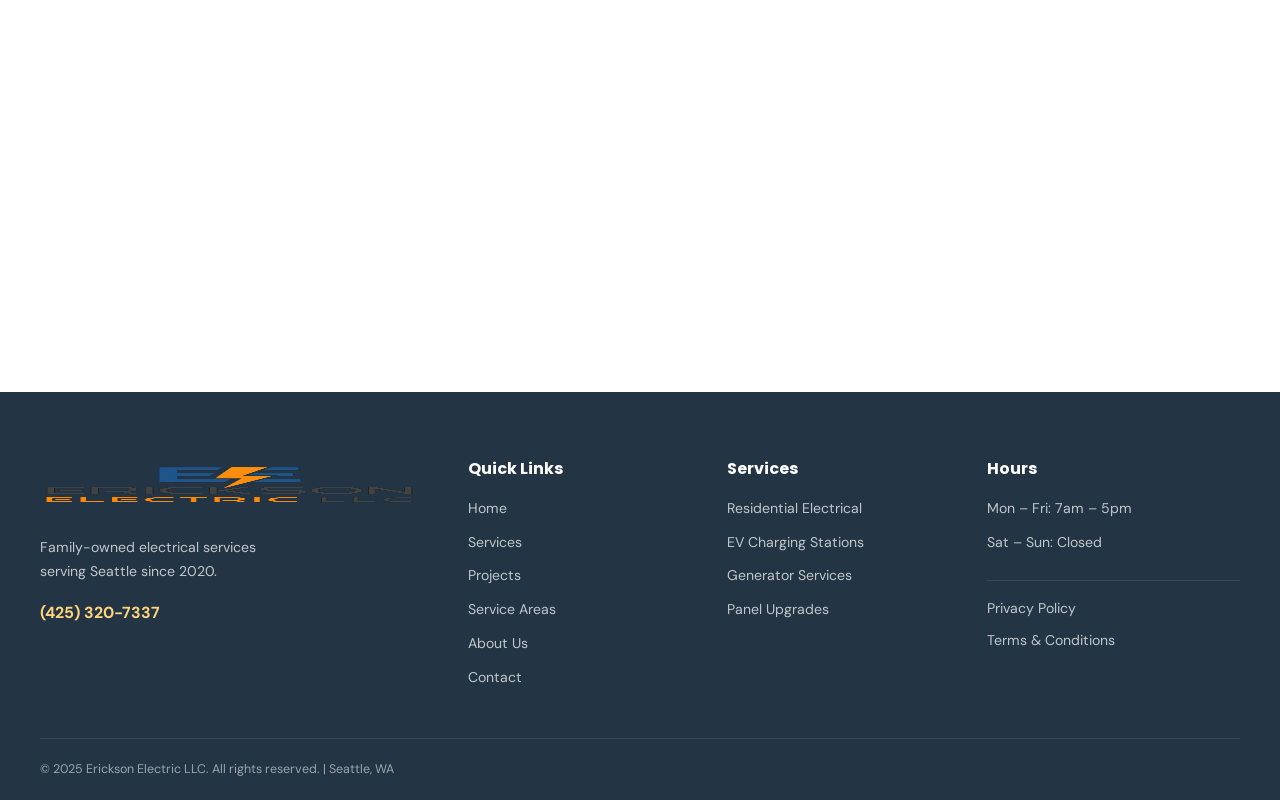
==== commit e3ea61f7: "Update index.html" ====
--- a/index.html
+++ b/index.html
@@ -47,6 +47,7 @@
     <div class="hero-pattern" aria-hidden="true"></div>
     <div class="hero-wave hero-wave-1" aria-hidden="true"></div>
     <div class="hero-wave hero-wave-2" aria-hidden="true"></div>
+
     <div class="hero-content">
       <div class="hero-logo">
         <img src="logo.png" alt="Erickson Electric" />
@@ -64,6 +65,7 @@
         <a href="tel:+4253207337" class="btn btn-secondary">Call (425) 320-7337</a>
       </div>
     </div>
+
     <div class="hero-badges">
       <div class="badge">
         <span class="badge-icon">
@@ -105,6 +107,7 @@
             clear communication, and dependable results.
           </p>
         </div>
+
         <aside class="services-note">
           <h3>Why Homeowners Call Erickson Electric</h3>
           <p>
@@ -282,6 +285,7 @@
             making every project smooth, professional, and reliable.
           </p>
         </div>
+
         <div class="about-highlight-card">
           <div class="about-highlight-inner">
             <div class="about-highlight-icon">
@@ -300,6 +304,7 @@
           </div>
         </div>
       </div>
+
       <div class="about-stats-wrap">
         <div class="stat"><span class="stat-num">5+</span><span class="stat-label">Years Serving Seattle</span></div>
         <div class="stat"><span class="stat-num">3</span><span class="stat-label">Family Members</span></div>
@@ -317,6 +322,7 @@
         Here’s a look at some of the residential electrical work we’ve completed for homeowners
         throughout Seattle and surrounding communities.
       </p>
+
       <div class="gallery-grid">
         <div class="gallery-item gallery-item--tall">
           <img src="work-1.jpg" alt="Erickson Electric project photo 1" loading="lazy" />
@@ -344,27 +350,33 @@
     <div class="container">
       <p class="section-label">Common Questions</p>
       <h2 class="section-title">FAQ</h2>
+
       <div class="faq-list">
         <details class="faq-item">
           <summary>Do you handle electrical panel upgrades in Seattle?</summary>
           <p>Yes, we upgrade electrical panels throughout Seattle and the surrounding areas. Contact us to schedule an inspection and quote.</p>
         </details>
+
         <details class="faq-item">
           <summary>How quickly can you install an EV charging station?</summary>
           <p>Timelines depend on the location, panel capacity, and charger type. Reach out and we’ll provide availability and a project estimate.</p>
         </details>
+
         <details class="faq-item">
           <summary>What's included in a home electrical safety inspection?</summary>
           <p>We inspect key components such as wiring, outlets, panels, grounding, and visible safety concerns to help identify issues before they become bigger problems.</p>
         </details>
+
         <details class="faq-item">
           <summary>Can you wire homes for remodels or new construction?</summary>
           <p>Yes. We provide electrical work for remodels, upgrades, and new construction projects, and can coordinate with builders or contractors as needed.</p>
         </details>
+
         <details class="faq-item">
           <summary>Do I need a panel upgrade before installing an EV charger?</summary>
           <p>Not always. We can evaluate your current electrical system and determine whether your panel has enough available capacity for the charger you want.</p>
         </details>
+
         <details class="faq-item">
           <summary>How do I know if my home may need rewiring?</summary>
           <p>Frequent breaker trips, flickering lights, outdated wiring, warm outlets, or inconsistent power can all be signs that your home may need electrical updates.</p>
@@ -377,6 +389,7 @@
     <div class="container">
       <p class="section-label">Where We Work</p>
       <h2 class="section-title">Proudly Serving</h2>
+
       <div class="areas-grid">
         <span>Seattle, WA</span><span>Ballard, WA</span><span>Capitol Hill, WA</span>
         <span>Downtown Seattle, WA</span><span>Fremont, WA</span><span>Green Lake, WA</span>
@@ -400,6 +413,7 @@
           we’re here to help.
         </p>
         <a href="tel:+4253207337" class="contact-phone">(425) 320-7337</a>
+
         <div class="contact-hours">
           <strong>Operating Hours</strong>
           <p>Mon – Fri: 7:00 am – 5:00 pm</p>
@@ -445,8 +459,10 @@
         <button type="submit" class="btn btn-blue btn-full">Send Message</button>
 
         <p class="form-disclaimer">
-          By submitting, you agree to receive communications from Erickson Electric. We respect your privacy.
+          By submitting, you agree to receive communications from Erickson Electric about your request.
+          See our <a href="privacy-policy/">Privacy Policy</a>.
         </p>
+
         <p class="form-success" id="formSuccess">Message sent! We'll be in touch shortly.</p>
       </form>
     </div>
@@ -475,6 +491,7 @@
         </p>
         <a href="tel:+4253207337" class="footer-phone">(425) 320-7337</a>
       </div>
+
       <div class="footer-col">
         <h4>Quick Links</h4>
         <a href="#">Home</a>
@@ -484,6 +501,7 @@
         <a href="#about">About Us</a>
         <a href="#contact">Contact</a>
       </div>
+
       <div class="footer-col">
         <h4>Services</h4>
         <a href="#services">Residential Electrical</a>
@@ -491,16 +509,18 @@
         <a href="#services">Generator Services</a>
         <a href="#services">Panel Upgrades</a>
       </div>
+
       <div class="footer-col">
         <h4>Hours</h4>
         <p>Mon – Fri: 7am – 5pm</p>
         <p>Sat – Sun: Closed</p>
         <div class="footer-links-legal">
-          <a href="#">Privacy Policy</a>
+          <a href="privacy-policy/">Privacy Policy</a>
           <a href="#">Terms &amp; Conditions</a>
         </div>
       </div>
     </div>
+
     <div class="footer-bottom">
       <p>&copy; 2025 Erickson Electric LLC. All rights reserved. | Seattle, WA</p>
     </div>
@@ -538,6 +558,7 @@
     contactForm.addEventListener('submit', async function (e) {
       e.preventDefault();
       formSuccess.style.display = 'none';
+
       const formData = new FormData(contactForm);
 
       try {
@@ -579,4 +600,3 @@
   </script>
 </body>
 </html>
-   
--- a/styles.css
+++ b/styles.css
@@ -427,6 +427,7 @@
     opacity: 0;
     transform: translateY(28px);
   }
+
   to {
     opacity: 1;
     transform: translateY(0);
@@ -437,6 +438,7 @@
   0%, 100% {
     transform: translate(0, 0);
   }
+
   50% {
     transform: translate(45px, 30px);
   }
@@ -446,6 +448,7 @@
   0%, 100% {
     transform: translate(0, 0);
   }
+
   50% {
     transform: translate(-35px, -28px);
   }
@@ -455,6 +458,7 @@
   0% {
     transform: translateY(0);
   }
+
   100% {
     transform: translateY(24px);
   }
@@ -464,6 +468,7 @@
   0%, 100% {
     transform: translateX(0) scaleX(1);
   }
+
   50% {
     transform: translateX(20px) scaleX(1.03);
   }
@@ -473,6 +478,7 @@
   0%, 100% {
     transform: translateX(0) scaleX(1);
   }
+
   50% {
     transform: translateX(-24px) scaleX(1.04);
   }
@@ -1058,6 +1064,15 @@
   font-size: 0.76rem;
   color: var(--mid-gray);
   line-height: 1.5;
+}
+
+.form-disclaimer a {
+  color: var(--blue);
+  font-weight: 700;
+}
+
+.form-disclaimer a:hover {
+  color: var(--gold);
 }
 
 .form-success {
